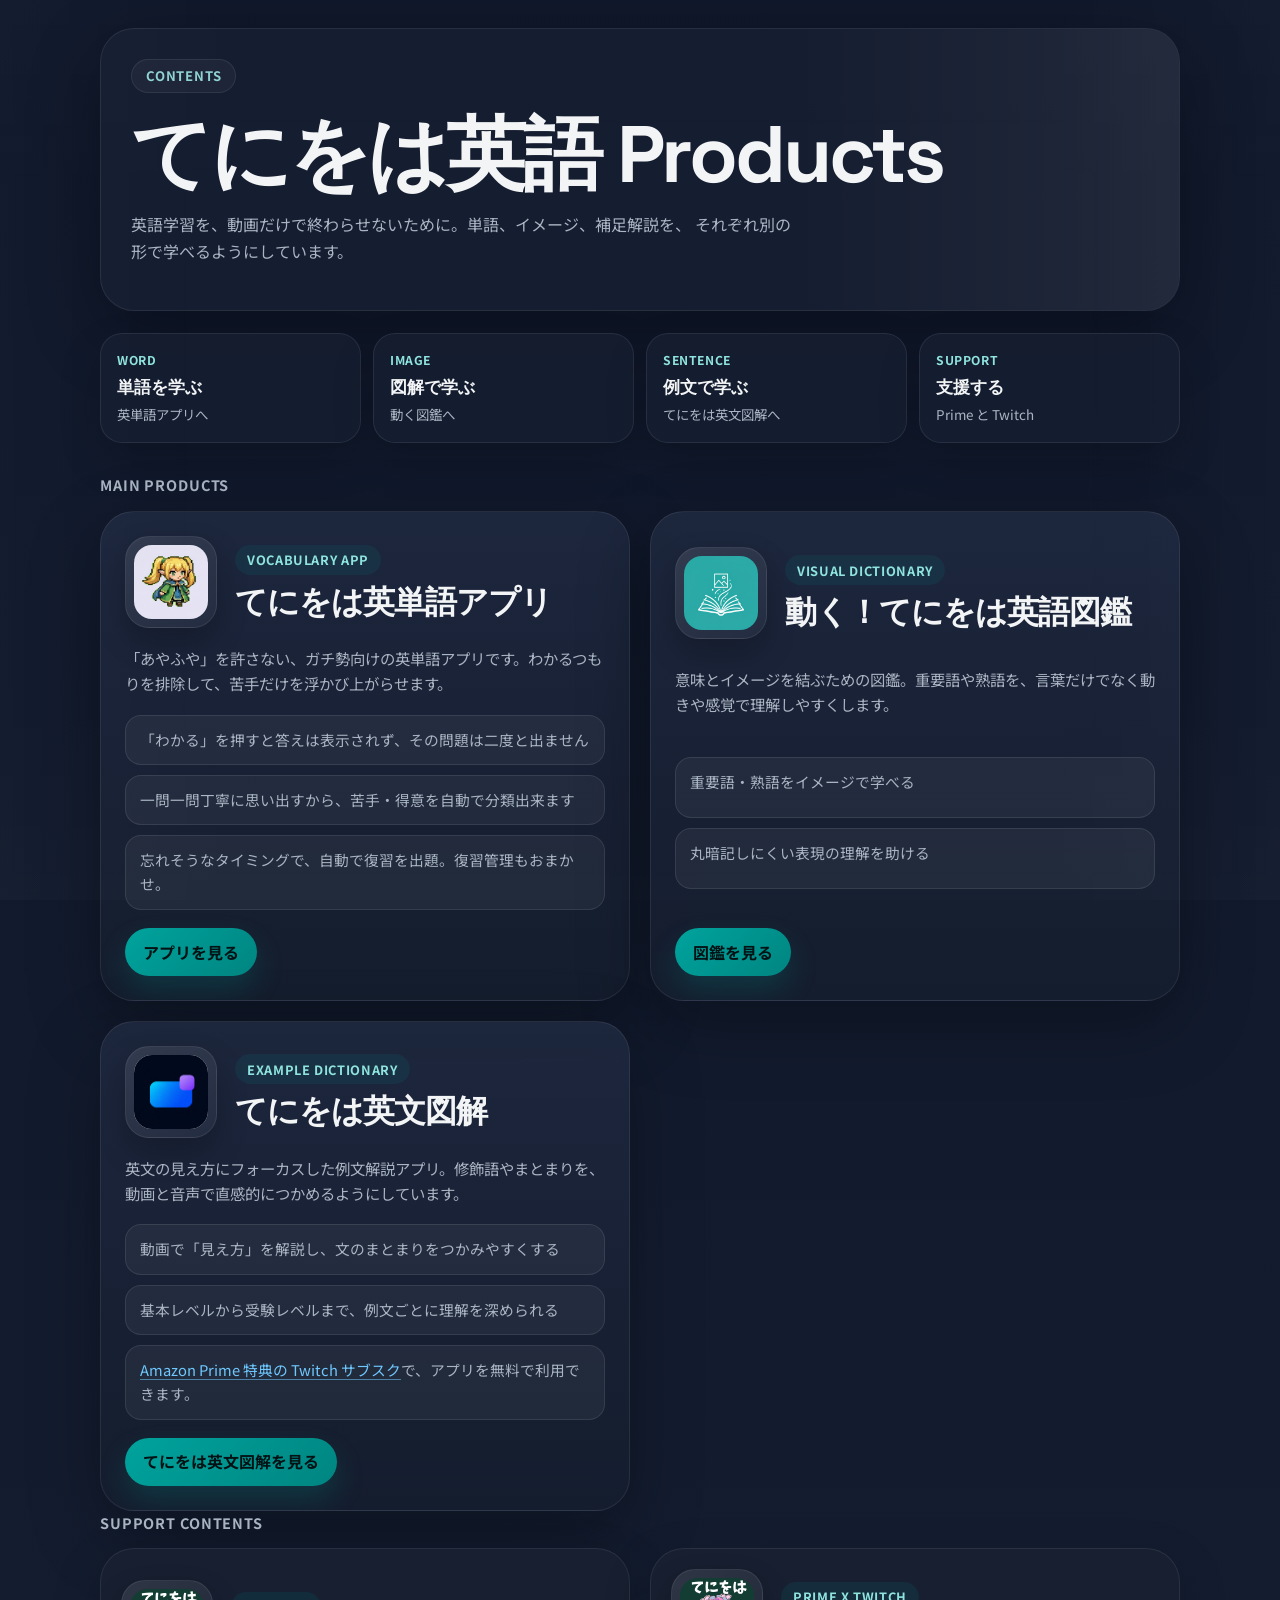
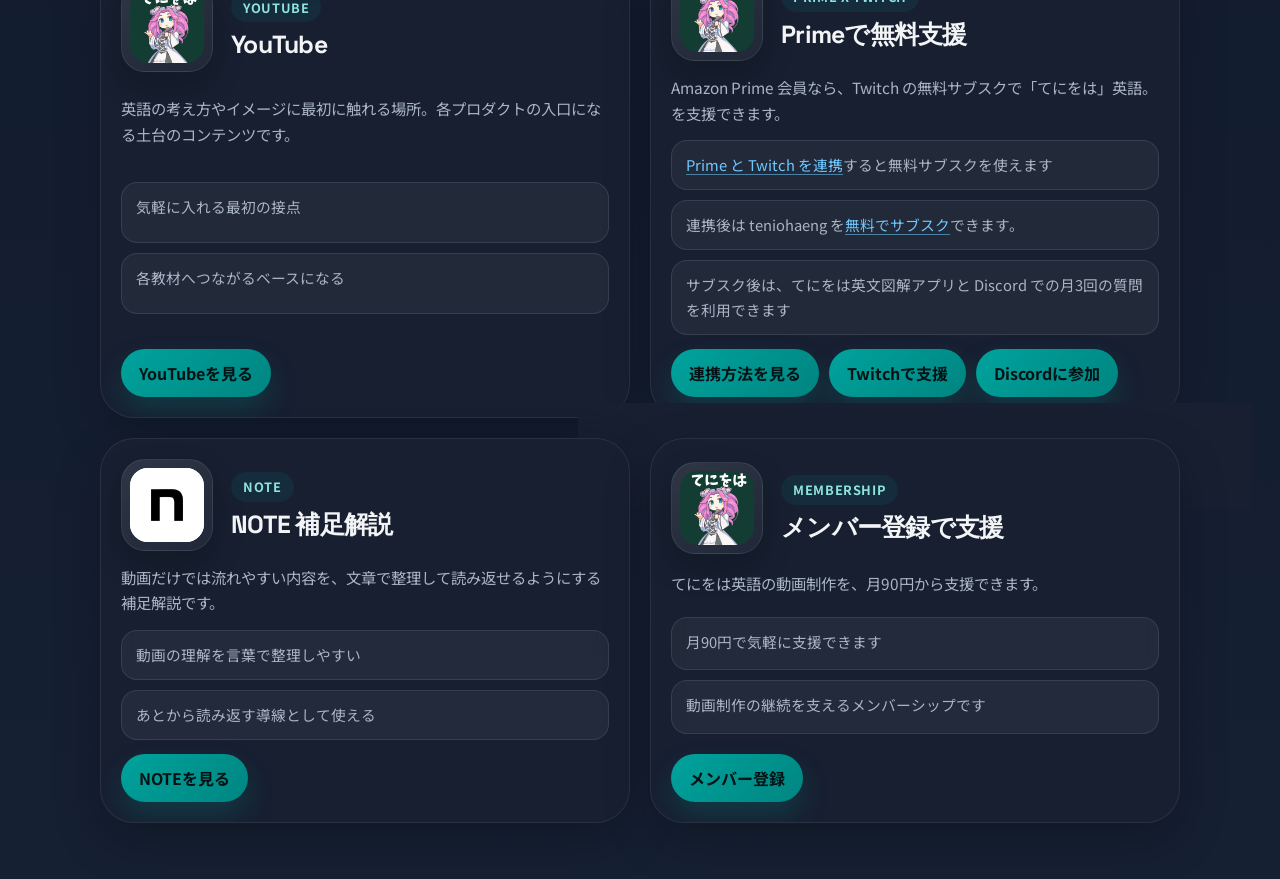
==== index.html @ 051f5630 "Improve mobile layout and shortcuts" ====
<!DOCTYPE html>
<html lang="ja">
<head>
  <meta charset="UTF-8">
  <meta name="viewport" content="width=device-width, initial-scale=1.0">
  <title>てにをは英語 | Contents</title>
  <link rel="icon" type="image/jpeg" href="./assets/site-icon.jpg">
  <meta
    name="description"
    content="てにをは英語で作っているプロダクトをまとめた、シンプルな目次ページ。"
  >
  <!-- Active GA4 measurement ID for this site: G-M9L0ESSBPQ -->
  <script async src="https://www.googletagmanager.com/gtag/js?id=G-M9L0ESSBPQ"></script>
  <script>
    window.dataLayer = window.dataLayer || [];
    function gtag(){dataLayer.push(arguments);}
    gtag("js", new Date());
    gtag("config", "G-M9L0ESSBPQ");
  </script>
  <link rel="preconnect" href="https://fonts.googleapis.com">
  <link rel="preconnect" href="https://fonts.gstatic.com" crossorigin>
  <link href="https://fonts.googleapis.com/css2?family=Noto+Sans+JP:wght@400;500;700&family=Space+Grotesk:wght@500;700&display=swap" rel="stylesheet">
  <style>
    :root {
      --brand: #008581;
      --brand-deep: #00b0aa;
      --brand-soft: rgba(0, 133, 129, 0.14);
      --ink: #f2f4f5;
      --muted: #aab5c3;
      --paper: rgba(23, 31, 49, 0.9);
      --line: rgba(255, 255, 255, 0.09);
      --bg-top: #0f172a;
      --bg-bottom: #162033;
      --shadow: 0 24px 72px rgba(0, 0, 0, 0.32);
      --radius-xl: 34px;
      --radius-lg: 24px;
      --radius-md: 18px;
      --max: 1080px;
    }

    html {
      scroll-behavior: smooth;
    }

    * {
      box-sizing: border-box;
    }

    body {
      margin: 0;
      font-family: "Noto Sans JP", sans-serif;
      color: var(--ink);
      background: linear-gradient(180deg, var(--bg-top) 0%, var(--bg-bottom) 100%);
      line-height: 1.65;
    }

    body::before {
      content: "";
      position: fixed;
      inset: 0;
      pointer-events: none;
      opacity: 0.1;
      background-image:
        linear-gradient(rgba(255, 255, 255, 0.05) 1px, transparent 1px),
        linear-gradient(90deg, rgba(255, 255, 255, 0.05) 1px, transparent 1px);
      background-size: 48px 48px;
      mask-image: linear-gradient(180deg, rgba(0, 0, 0, 0.7), transparent 78%);
    }

    body::after {
      content: "";
      position: fixed;
      inset: 0;
      pointer-events: none;
      background:
        linear-gradient(90deg, rgba(255, 255, 255, 0.03), transparent 18%, transparent 82%, rgba(255, 255, 255, 0.03)),
        linear-gradient(180deg, rgba(255, 255, 255, 0.015), transparent 22%, transparent 78%, rgba(255, 255, 255, 0.015));
      opacity: 0.55;
    }

    img {
      display: block;
      max-width: 100%;
    }

    a {
      color: inherit;
      text-decoration: none;
    }

    .shell {
      width: min(calc(100% - 32px), var(--max));
      margin: 0 auto;
    }

    .hero {
      padding: 28px 0 22px;
    }

    .hero-card,
    .product-card {
      position: relative;
      overflow: hidden;
      background: var(--paper);
      border: 1px solid rgba(255, 255, 255, 0.08);
      border-radius: var(--radius-xl);
      box-shadow: var(--shadow);
      backdrop-filter: blur(16px);
    }

    .hero-card {
      padding: 30px;
    }

    .hero-card::after {
      content: "";
      position: absolute;
      right: 0;
      top: 0;
      width: 36%;
      height: 100%;
      background: linear-gradient(90deg, transparent, rgba(255, 255, 255, 0.05));
      pointer-events: none;
    }

    .eyebrow {
      display: inline-flex;
      align-items: center;
      min-height: 34px;
      padding: 0 14px;
      border-radius: 999px;
      background: rgba(255, 255, 255, 0.04);
      border: 1px solid rgba(255, 255, 255, 0.08);
      color: #8fd4d1;
      font-size: 0.82rem;
      font-weight: 700;
      letter-spacing: 0.06em;
      text-transform: uppercase;
    }

    h1,
    h2,
    h3 {
      margin: 0;
      font-family: "Space Grotesk", sans-serif;
      font-weight: 700;
      line-height: 1.08;
    }

    h1 {
      margin-top: 18px;
      font-size: clamp(2.8rem, 7vw, 5rem);
      letter-spacing: -0.04em;
    }

    .hero-copy {
      max-width: 42rem;
      margin-top: 14px;
      color: var(--muted);
      font-size: 1rem;
    }

    .hero-note {
      margin-top: 20px;
      display: inline-flex;
      align-items: center;
      min-height: 42px;
      padding: 0 16px;
      border-radius: 999px;
      background: rgba(0, 133, 129, 0.12);
      color: #9ceae6;
      font-size: 0.94rem;
      font-weight: 700;
    }

    .products {
      padding: 4px 0 56px;
    }

    .quick-links {
      padding: 0 0 26px;
    }

    .quick-links-grid {
      display: grid;
      grid-template-columns: repeat(4, minmax(0, 1fr));
      gap: 12px;
    }

    .quick-link {
      display: grid;
      gap: 6px;
      min-height: 110px;
      padding: 16px;
      border-radius: 22px;
      background: rgba(23, 31, 49, 0.82);
      border: 1px solid rgba(255, 255, 255, 0.08);
      box-shadow: 0 18px 42px rgba(0, 0, 0, 0.2);
      transition: transform 180ms ease, border-color 180ms ease;
    }

    .quick-link:hover {
      transform: translateY(-3px);
      border-color: rgba(0, 176, 170, 0.26);
    }

    .quick-link-label {
      color: #8fe4df;
      font-size: 0.76rem;
      font-weight: 700;
      letter-spacing: 0.05em;
      text-transform: uppercase;
    }

    .quick-link-title {
      font-family: "Space Grotesk", sans-serif;
      font-size: 1.08rem;
      font-weight: 700;
      line-height: 1.15;
    }

    .quick-link-copy {
      color: var(--muted);
      font-size: 0.84rem;
      line-height: 1.45;
    }

    .section-label {
      margin: 0 0 14px;
      color: var(--muted);
      font-size: 0.9rem;
      font-weight: 700;
      letter-spacing: 0.06em;
      text-transform: uppercase;
    }

    .grid,
    .secondary-grid {
      display: grid;
      grid-template-columns: repeat(2, minmax(0, 1fr));
      gap: 20px;
    }

    .product-card {
      display: grid;
      gap: 18px;
      padding: 24px;
      min-width: 0;
      transition: transform 180ms ease, box-shadow 180ms ease, border-color 180ms ease;
    }

    .product-card.primary {
      min-height: 100%;
      background: linear-gradient(180deg, rgba(29, 39, 61, 0.98), rgba(21, 29, 46, 0.96));
    }

    .product-card.secondary {
      padding: 20px;
      gap: 14px;
      background: rgba(24, 32, 49, 0.88);
      box-shadow: 0 18px 48px rgba(0, 0, 0, 0.24);
    }

    .product-card:hover {
      transform: translateY(-4px);
      border-color: rgba(0, 176, 170, 0.26);
      box-shadow: 0 28px 84px rgba(0, 0, 0, 0.34);
    }

    .product-top {
      display: grid;
      grid-template-columns: 92px minmax(0, 1fr);
      gap: 18px;
      align-items: center;
      min-width: 0;
    }

    .icon-wrap {
      width: 92px;
      height: 92px;
      padding: 8px;
      border-radius: 24px;
      background: linear-gradient(145deg, rgba(255, 255, 255, 0.1), rgba(255, 255, 255, 0.04));
      border: 1px solid rgba(255, 255, 255, 0.08);
      box-shadow: 0 14px 30px rgba(0, 0, 0, 0.22);
    }

    .icon-wrap img {
      width: 100%;
      height: 100%;
      border-radius: 18px;
      object-fit: cover;
      background: #fff;
    }

    .product-type {
      display: inline-flex;
      align-items: center;
      min-height: 30px;
      padding: 0 12px;
      border-radius: 999px;
      background: rgba(0, 133, 129, 0.12);
      color: #8fe4df;
      font-size: 0.8rem;
      font-weight: 700;
      letter-spacing: 0.05em;
      text-transform: uppercase;
      max-width: 100%;
    }

    .product-title {
      margin-top: 10px;
      font-size: 2rem;
      letter-spacing: -0.03em;
    }

    .product-card.secondary .product-title {
      font-size: 1.55rem;
    }

    .product-copy {
      margin: 0;
      color: var(--muted);
      font-size: 0.96rem;
    }

    .product-points {
      display: grid;
      gap: 10px;
    }

    .product-points span {
      display: block;
      padding: 12px 14px;
      border-radius: 16px;
      background: rgba(255, 255, 255, 0.05);
      border: 1px solid var(--line);
      color: var(--muted);
      font-size: 0.92rem;
    }

    .product-points span a {
      color: #6fc8ff;
      text-decoration: underline;
      text-decoration-color: rgba(111, 200, 255, 0.55);
      text-underline-offset: 0.18em;
      transition: color 180ms ease, text-decoration-color 180ms ease;
    }

    .product-points span a:hover,
    .product-points span a:focus-visible {
      color: #9fdcff;
      text-decoration-color: rgba(159, 220, 255, 0.92);
      outline: none;
    }

    .product-actions {
      display: flex;
      flex-wrap: wrap;
      gap: 10px;
      margin-top: auto;
      min-width: 0;
    }

    .btn {
      display: inline-flex;
      align-items: center;
      justify-content: center;
      min-height: 48px;
      padding: 0 18px;
      border-radius: 999px;
      font-weight: 700;
      min-width: 0;
      white-space: normal;
      text-align: center;
      transition: transform 180ms ease;
    }

    .btn:hover {
      transform: translateY(-2px);
    }

    .btn-primary {
      background: linear-gradient(135deg, #00a39d, #008581);
      color: #031214;
      box-shadow: 0 14px 28px rgba(0, 133, 129, 0.24);
    }

    .btn-secondary {
      background: rgba(255, 255, 255, 0.06);
      border: 1px solid var(--line);
      color: var(--ink);
    }

    .fade-up {
      opacity: 0;
      transform: translateY(20px);
      animation: fade-up 800ms ease forwards;
    }

    .delay-1 { animation-delay: 120ms; }
    .delay-2 { animation-delay: 240ms; }

    @keyframes fade-up {
      to {
        opacity: 1;
        transform: translateY(0);
      }
    }

    @media (max-width: 820px) {
      .shell {
        width: min(calc(100% - 24px), var(--max));
      }

      .grid,
      .secondary-grid {
        grid-template-columns: 1fr;
      }

      .secondary-grid,
      .hero-card,
      .product-card {
        padding: 22px;
      }

      .product-actions {
        flex-direction: column;
      }

      .btn {
        width: 100%;
      }
    }

    @media (max-width: 520px) {
      .hero {
        padding: 20px 0 18px;
      }

      .hero-card {
        padding: 22px 18px;
      }

      .hero-card::after {
        width: 48%;
      }

      h1 {
        margin-top: 14px;
        font-size: clamp(2.2rem, 13vw, 3.2rem);
      }

      .hero-copy {
        font-size: 0.94rem;
      }

      .section-label {
        margin-bottom: 12px;
      }

      .quick-links {
        padding-bottom: 18px;
      }

      .quick-links-grid {
        grid-template-columns: repeat(2, minmax(0, 1fr));
        gap: 10px;
      }

      .quick-link {
        min-height: unset;
        padding: 14px;
        border-radius: 18px;
      }

      .quick-link-title {
        font-size: 1rem;
      }

      .quick-link-copy {
        font-size: 0.82rem;
      }

      .product-card,
      .product-card.secondary {
        padding: 18px;
      }

      .product-top {
        grid-template-columns: 72px minmax(0, 1fr);
        gap: 12px;
        align-items: center;
      }

      .icon-wrap {
        width: 72px;
        height: 72px;
        padding: 6px;
        border-radius: 20px;
      }

      .icon-wrap img {
        border-radius: 14px;
      }

      .product-title,
      .product-card.secondary .product-title {
        margin-top: 8px;
        font-size: 1.45rem;
      }

      .product-copy,
      .product-points span {
        font-size: 0.92rem;
      }

      .product-actions {
        gap: 8px;
      }

      .btn {
        min-height: 46px;
        padding: 0 16px;
        font-size: 0.95rem;
      }
    }

    @media (max-width: 380px) {
      .shell {
        width: min(calc(100% - 18px), var(--max));
      }

      .hero-card,
      .product-card,
      .product-card.secondary {
        padding: 16px;
        border-radius: 24px;
      }

      h1 {
        font-size: clamp(2rem, 12vw, 2.7rem);
      }

      .product-title,
      .product-card.secondary .product-title {
        font-size: 1.28rem;
      }

      .product-type {
        font-size: 0.72rem;
        letter-spacing: 0.04em;
      }

      .quick-link-title {
        font-size: 0.96rem;
      }

      .quick-link-copy {
        font-size: 0.78rem;
      }

      .product-copy,
      .product-points span {
        font-size: 0.88rem;
      }

      .btn {
        min-height: 44px;
        padding: 10px 14px;
        font-size: 0.9rem;
      }
    }

    @media (max-width: 340px) {
      .shell {
        width: min(calc(100% - 14px), var(--max));
      }

      .icon-wrap {
        width: 68px;
        height: 68px;
      }

      .product-title,
      .product-card.secondary .product-title {
        font-size: 1.18rem;
      }

      .btn {
        font-size: 0.86rem;
      }
    }
  </style>
</head>
<body>
  <main>
    <section class="hero">
      <div class="shell">
        <div class="hero-card fade-up">
          <span class="eyebrow">Contents</span>
          <h1>てにをは英語 Products</h1>
          <p class="hero-copy">
            英語学習を、動画だけで終わらせないために。単語、イメージ、補足解説を、
            それぞれ別の形で学べるようにしています。
          </p>
        </div>
      </div>
    </section>

    <section class="quick-links">
      <div class="shell">
        <div class="quick-links-grid fade-up delay-1">
          <a class="quick-link" href="#vocab-app" data-track="jump_to_vocab_app">
            <span class="quick-link-label">Word</span>
            <span class="quick-link-title">単語を学ぶ</span>
            <span class="quick-link-copy">英単語アプリへ</span>
          </a>
          <a class="quick-link" href="#visual-dictionary" data-track="jump_to_visual_dictionary">
            <span class="quick-link-label">Image</span>
            <span class="quick-link-title">図解で学ぶ</span>
            <span class="quick-link-copy">動く図鑑へ</span>
          </a>
          <a class="quick-link" href="#example-dictionary" data-track="jump_to_example_dictionary">
            <span class="quick-link-label">Sentence</span>
            <span class="quick-link-title">例文で学ぶ</span>
            <span class="quick-link-copy">てにをは英文図解へ</span>
          </a>
          <a class="quick-link" href="#prime-support" data-track="jump_to_prime_support_shortcut">
            <span class="quick-link-label">Support</span>
            <span class="quick-link-title">支援する</span>
            <span class="quick-link-copy">Prime と Twitch</span>
          </a>
        </div>
      </div>
    </section>

    <section class="products">
      <div class="shell">
        <p class="section-label fade-up">Main Products</p>
        <div class="grid">
          <article class="product-card primary fade-up delay-1" id="vocab-app">
            <div class="product-top">
              <div class="icon-wrap">
                <img src="./assets/tenioha-game-icon.jpg" alt="てにをは英単語アプリ icon">
              </div>
              <div>
                <span class="product-type">Vocabulary App</span>
                <h2 class="product-title">てにをは英単語アプリ</h2>
              </div>
            </div>
            <p class="product-copy">
              「あやふや」を許さない、ガチ勢向けの英単語アプリです。わかるつもりを排除して、苦手だけを浮かび上がらせます。
            </p>
            <div class="product-points">
              <span>「わかる」を押すと答えは表示されず、その問題は二度と出ません</span>
              <span>一問一問丁寧に思い出すから、苦手・得意を自動で分類出来ます</span>
              <span>忘れそうなタイミングで、自動で復習を出題。復習管理もおまかせ。</span>
            </div>
            <div class="product-actions">
              <a class="btn btn-primary" href="https://tomtommark2.github.io/tenioha-game/" target="_blank" rel="noreferrer" data-track="open_vocab_app">アプリを見る</a>
            </div>
          </article>

          <article class="product-card primary fade-up delay-2" id="visual-dictionary">
            <div class="product-top">
              <div class="icon-wrap">
                <img src="./assets/moving-zukan-icon.png" alt="動く！てにをは英語図鑑 icon">
              </div>
              <div>
                <span class="product-type">Visual Dictionary</span>
                <h2 class="product-title">動く！てにをは英語図鑑</h2>
              </div>
            </div>
            <p class="product-copy">
              意味とイメージを結ぶための図鑑。重要語や熟語を、言葉だけでなく動きや感覚で理解しやすくします。
            </p>
            <div class="product-points">
              <span>重要語・熟語をイメージで学べる</span>
              <span>丸暗記しにくい表現の理解を助ける</span>
            </div>
            <div class="product-actions">
              <a class="btn btn-primary" href="https://phrasalverbapp-d5fa7.web.app/" target="_blank" rel="noreferrer" data-track="open_visual_dictionary">図鑑を見る</a>
            </div>
          </article>

          <article class="product-card primary fade-up delay-1" id="example-dictionary">
            <div class="product-top">
              <div class="icon-wrap">
                <img src="./assets/grammar-zukan-icon.png" alt="てにをは英文図解 icon">
              </div>
              <div>
                <span class="product-type">Example Dictionary</span>
                <h2 class="product-title">てにをは英文図解</h2>
              </div>
            </div>
            <p class="product-copy">
              英文の見え方にフォーカスした例文解説アプリ。修飾語やまとまりを、動画と音声で直感的につかめるようにしています。
            </p>
            <div class="product-points">
              <span>動画で「見え方」を解説し、文のまとまりをつかみやすくする</span>
              <span>基本レベルから受験レベルまで、例文ごとに理解を深められる</span>
              <span><a href="#prime-support" data-track="jump_to_prime_support">Amazon Prime 特典の Twitch サブスク</a>で、アプリを無料で利用できます。</span>
            </div>
            <div class="product-actions">
              <a class="btn btn-primary" href="https://grammar-zukan.web.app" target="_blank" rel="noreferrer" data-track="open_grammar_zukan">てにをは英文図解を見る</a>
            </div>
          </article>
        </div>

        <p class="section-label fade-up">Support Contents</p>
        <div class="secondary-grid">

          <article class="product-card secondary fade-up delay-1">
            <div class="product-top">
              <div class="icon-wrap">
                <img src="./assets/youtube-icon.jpg" alt="YouTube icon">
              </div>
              <div>
                <span class="product-type">YouTube</span>
                <h2 class="product-title">YouTube</h2>
              </div>
            </div>
            <p class="product-copy">
              英語の考え方やイメージに最初に触れる場所。各プロダクトの入口になる土台のコンテンツです。
            </p>
            <div class="product-points">
              <span>気軽に入れる最初の接点</span>
              <span>各教材へつながるベースになる</span>
            </div>
            <div class="product-actions">
              <a class="btn btn-primary" href="https://www.youtube.com/@tenioha-eng" target="_blank" rel="noreferrer" data-track="open_youtube">YouTubeを見る</a>
            </div>
          </article>

          <article class="product-card secondary fade-up delay-2" id="prime-support">
            <div class="product-top">
              <div class="icon-wrap">
                <img src="./assets/site-icon.jpg" alt="Prime x Twitch support icon">
              </div>
              <div>
                <span class="product-type">Prime x Twitch</span>
                <h2 class="product-title">Primeで無料支援</h2>
              </div>
            </div>
            <p class="product-copy">
              Amazon Prime 会員なら、Twitch の無料サブスクで「てにをは」英語。 を支援できます。
            </p>
            <div class="product-points">
              <span><a href="https://help.twitch.tv/s/article/link-amazon-twitch-accounts?language=ja" target="_blank" rel="noreferrer" data-track="open_twitch_prime_help_text">Prime と Twitch を連携</a>すると無料サブスクを使えます</span>
              <span>連携後は teniohaeng を<a href="https://www.twitch.tv/subs/teniohaeng" target="_blank" rel="noreferrer" data-track="open_twitch_subscribe_text">無料でサブスク</a>できます。</span>
              <span>サブスク後は、てにをは英文図解アプリと Discord での月3回の質問を利用できます</span>
            </div>
            <div class="product-actions">
              <a class="btn btn-primary" href="https://help.twitch.tv/s/article/link-amazon-twitch-accounts?language=ja" target="_blank" rel="noreferrer" data-track="open_twitch_prime_help">連携方法を見る</a>
              <a class="btn btn-primary" href="https://www.twitch.tv/subs/teniohaeng" target="_blank" rel="noreferrer" data-track="open_twitch_subscribe">Twitchで支援</a>
              <a class="btn btn-primary" href="https://discord.gg/J4rfFtJuJ4" target="_blank" rel="noreferrer" data-track="open_discord_support">Discordに参加</a>
            </div>
          </article>

          <article class="product-card secondary fade-up delay-1">
            <div class="product-top">
              <div class="icon-wrap">
                <img src="./assets/note-favicon.ico" alt="NOTE icon">
              </div>
              <div>
                <span class="product-type">NOTE</span>
                <h2 class="product-title">NOTE 補足解説</h2>
              </div>
            </div>
            <p class="product-copy">
              動画だけでは流れやすい内容を、文章で整理して読み返せるようにする補足解説です。
            </p>
            <div class="product-points">
              <span>動画の理解を言葉で整理しやすい</span>
              <span>あとから読み返す導線として使える</span>
            </div>
            <div class="product-actions">
              <a class="btn btn-primary" href="https://note.com/tenioha_eng" target="_blank" rel="noreferrer" data-track="open_note">NOTEを見る</a>
            </div>
          </article>

          <article class="product-card secondary fade-up delay-2">
            <div class="product-top">
              <div class="icon-wrap">
                <img src="./assets/youtube-icon.jpg" alt="YouTube membership icon">
              </div>
              <div>
                <span class="product-type">Membership</span>
                <h2 class="product-title">メンバー登録で支援</h2>
              </div>
            </div>
            <p class="product-copy">
              てにをは英語の動画制作を、月90円から支援できます。
            </p>
            <div class="product-points">
              <span>月90円で気軽に支援できます</span>
              <span>動画制作の継続を支えるメンバーシップです</span>
            </div>
            <div class="product-actions">
              <a class="btn btn-primary" href="https://www.youtube.com/channel/UCVRTX0EvJFeHc74fW7EftPA/join" target="_blank" rel="noreferrer" data-track="open_membership">メンバー登録</a>
            </div>
          </article>
        </div>
      </div>
    </section>
  </main>
  <script>
    document.querySelectorAll("[data-track]").forEach((element) => {
      element.addEventListener("click", function () {
        if (typeof window.gtag !== "function") {
          return;
        }

        window.gtag("event", "select_content", {
          content_type: "product_link",
          item_id: element.getAttribute("data-track"),
          link_url: element.getAttribute("href") || ""
        });
      });
    });
  </script>
</body>
</html>
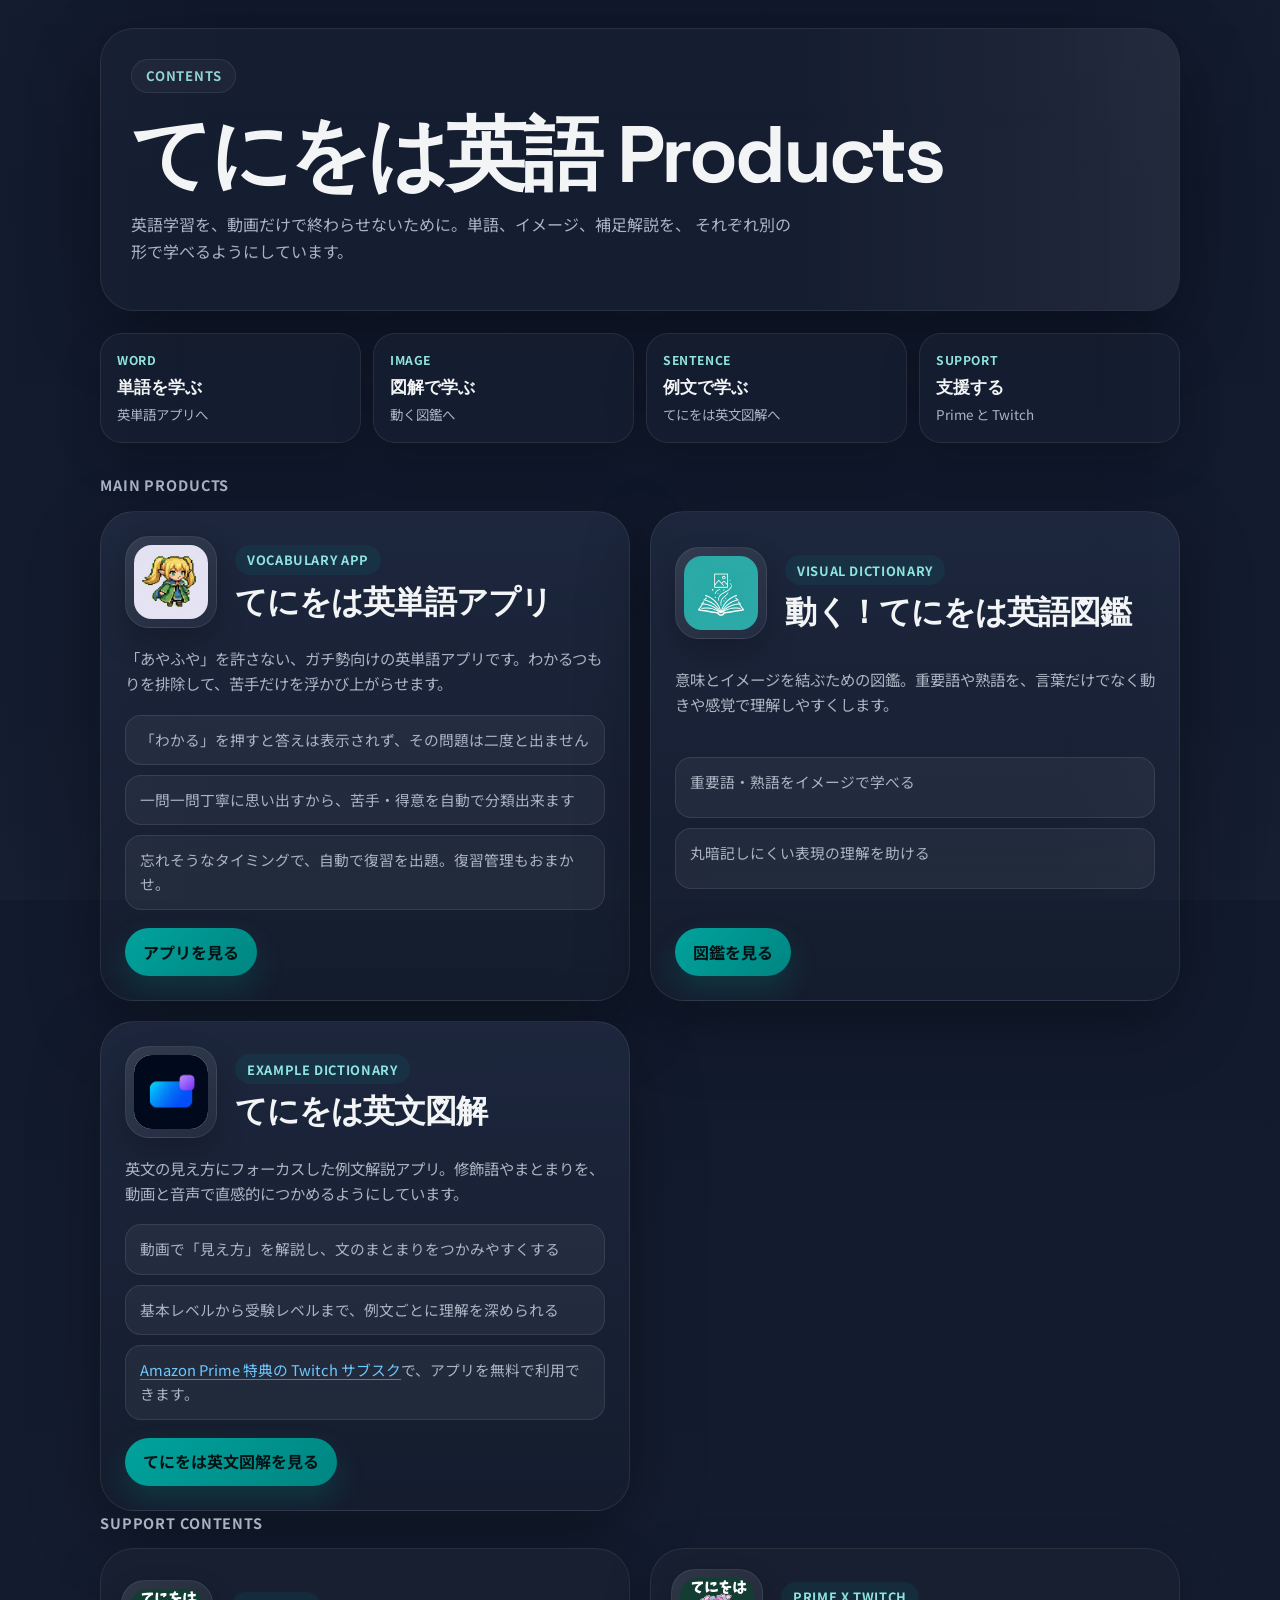
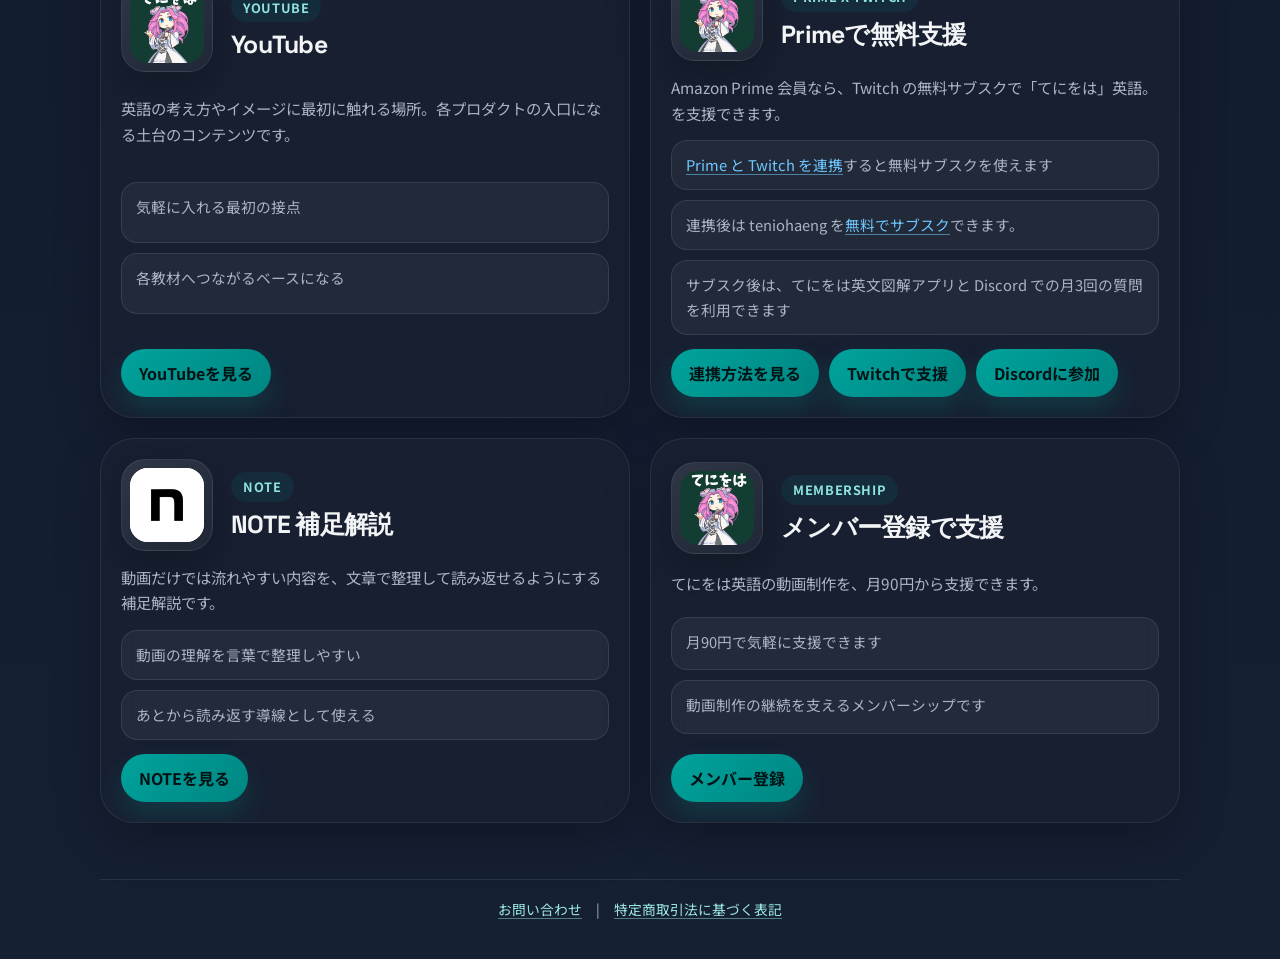
==== commit d5e8b5f1: "Add legal disclosure page" ====
--- a/index.html
+++ b/index.html
@@ -392,6 +392,35 @@
       color: var(--ink);
     }
 
+    .site-footer {
+      padding: 0 0 38px;
+      color: var(--muted);
+      font-size: 0.86rem;
+    }
+
+    .site-footer-inner {
+      display: flex;
+      flex-wrap: wrap;
+      justify-content: center;
+      gap: 10px 14px;
+      padding-top: 18px;
+      border-top: 1px solid var(--line);
+    }
+
+    .site-footer a {
+      color: #9ceae6;
+      text-decoration: underline;
+      text-decoration-color: rgba(156, 234, 230, 0.45);
+      text-underline-offset: 0.2em;
+    }
+
+    .site-footer a:hover,
+    .site-footer a:focus-visible {
+      color: var(--ink);
+      text-decoration-color: rgba(242, 244, 245, 0.82);
+      outline: none;
+    }
+
     .fade-up {
       opacity: 0;
       transform: translateY(20px);
@@ -805,6 +834,15 @@
       </div>
     </section>
   </main>
+  <footer class="site-footer" aria-label="法務・お問い合わせ">
+    <div class="shell">
+      <div class="site-footer-inner">
+        <a href="mailto:tenioha.eng@gmail.com">お問い合わせ</a>
+        <span>|</span>
+        <a href="./legal.html">特定商取引法に基づく表記</a>
+      </div>
+    </div>
+  </footer>
   <script>
     document.querySelectorAll("[data-track]").forEach((element) => {
       element.addEventListener("click", function () {
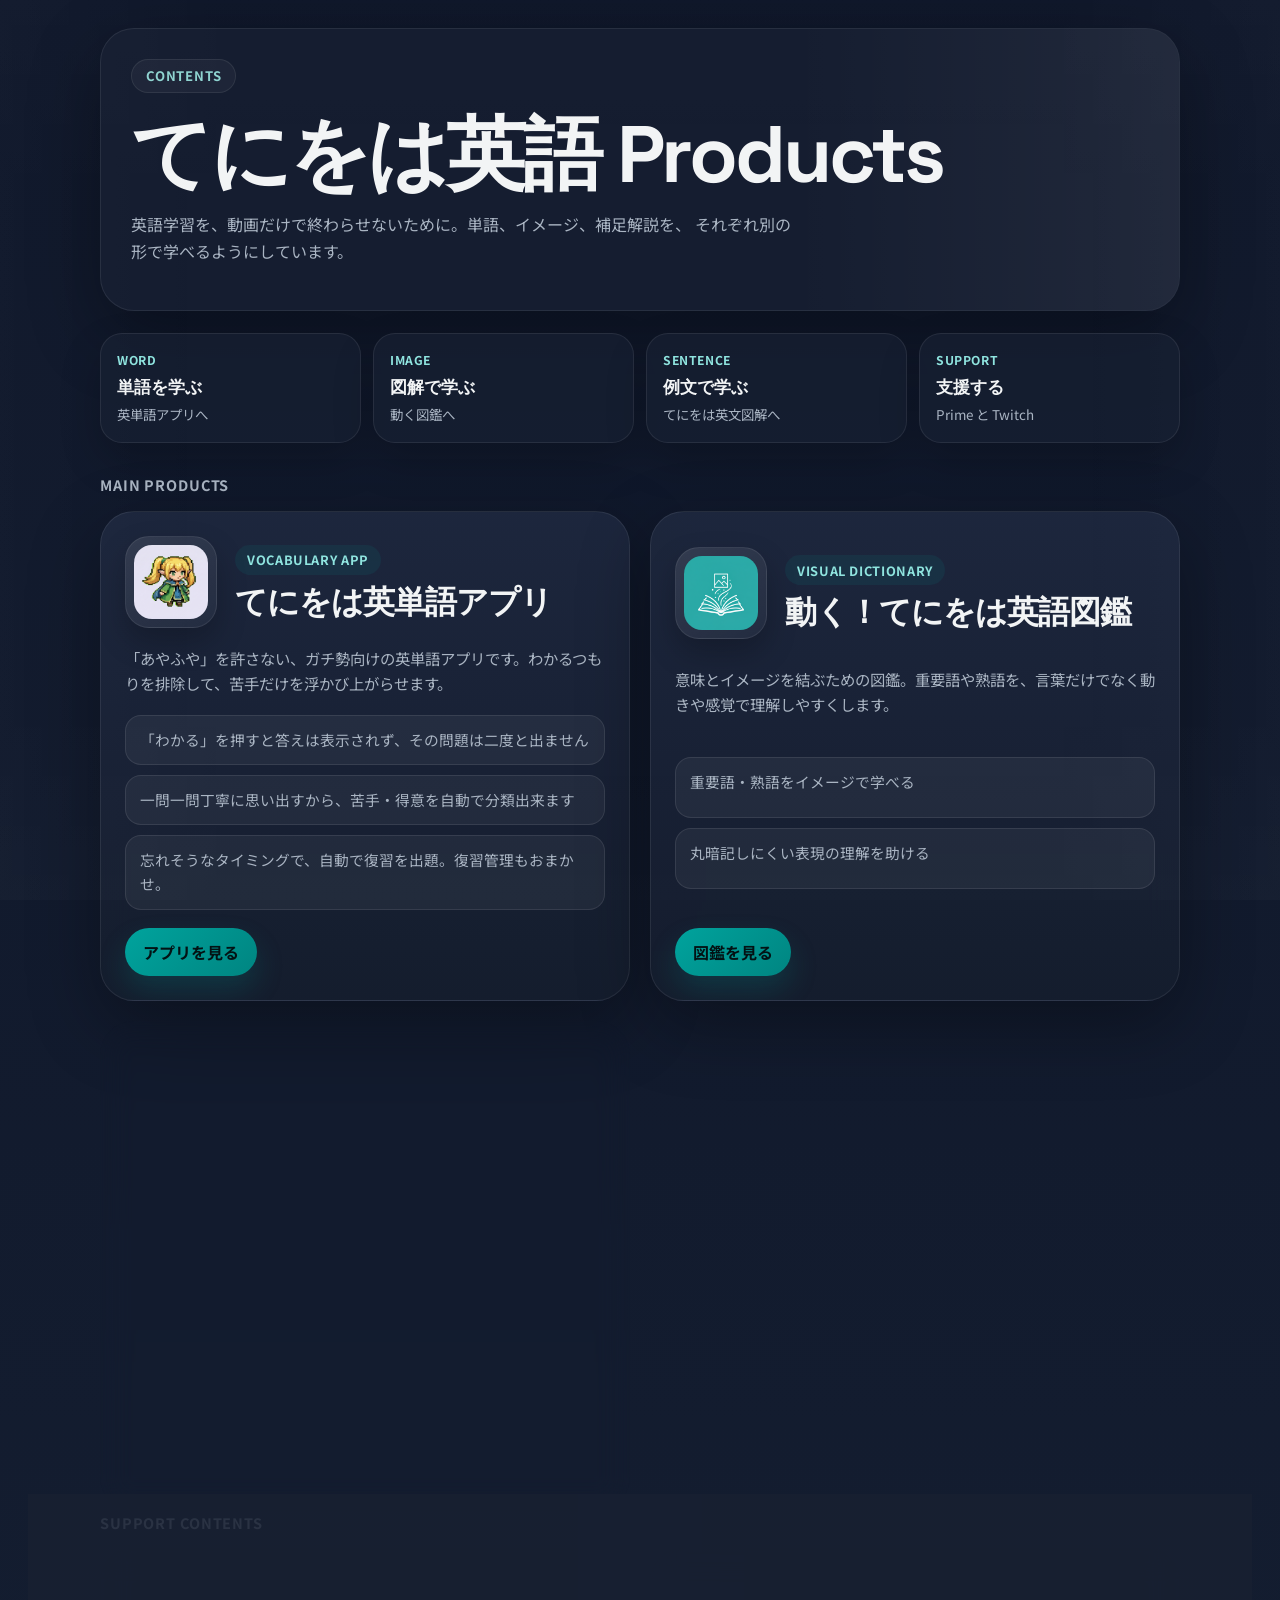
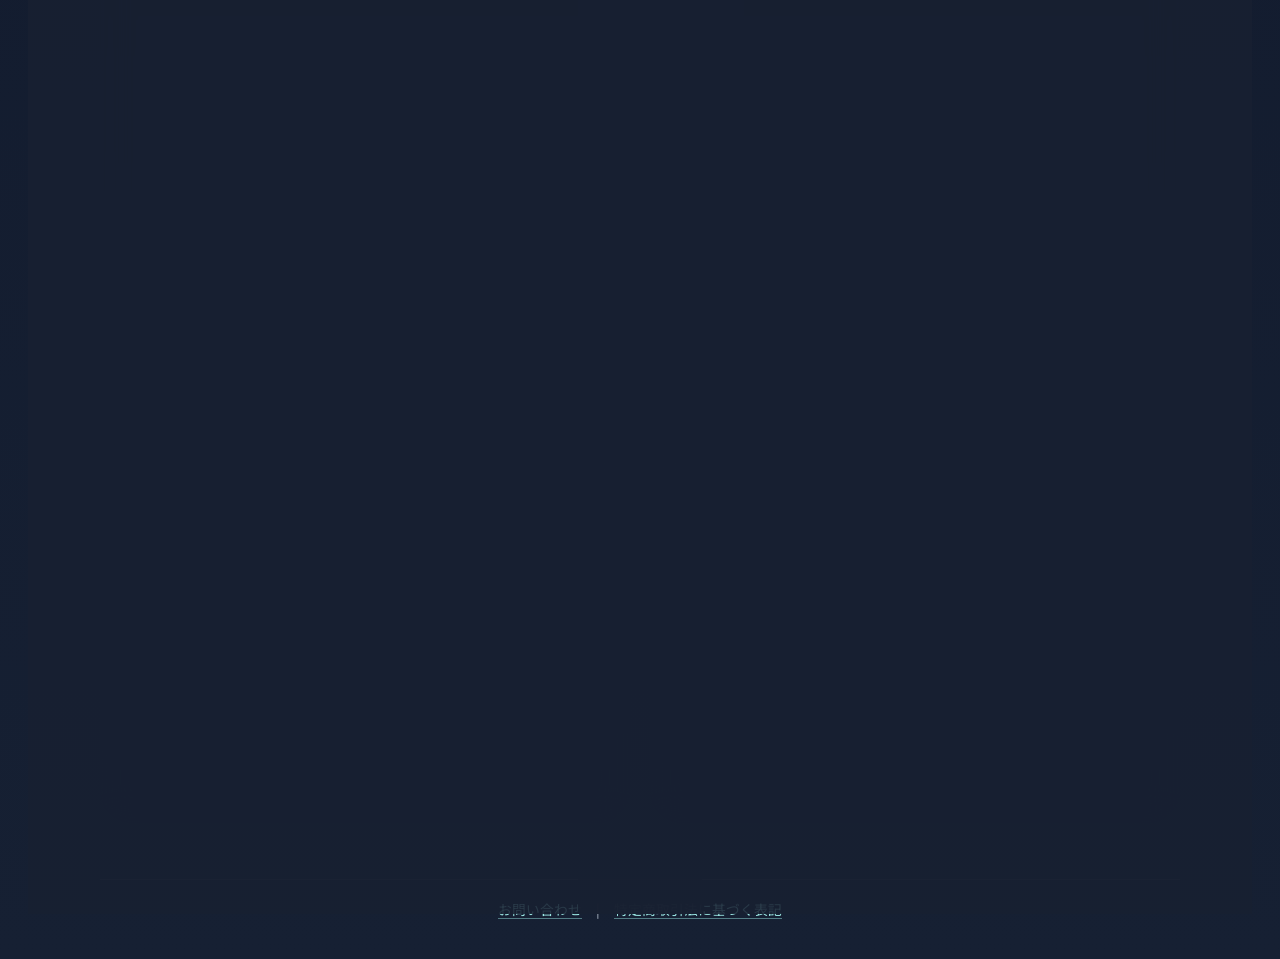
==== commit e7d678af: "Update legal support contact information" ====
--- a/index.html
+++ b/index.html
@@ -837,7 +837,7 @@
   <footer class="site-footer" aria-label="法務・お問い合わせ">
     <div class="shell">
       <div class="site-footer-inner">
-        <a href="mailto:tenioha.eng@gmail.com">お問い合わせ</a>
+        <a href="mailto:tomtom.mark2@gmail.com">お問い合わせ</a>
         <span>|</span>
         <a href="./legal.html">特定商取引法に基づく表記</a>
       </div>
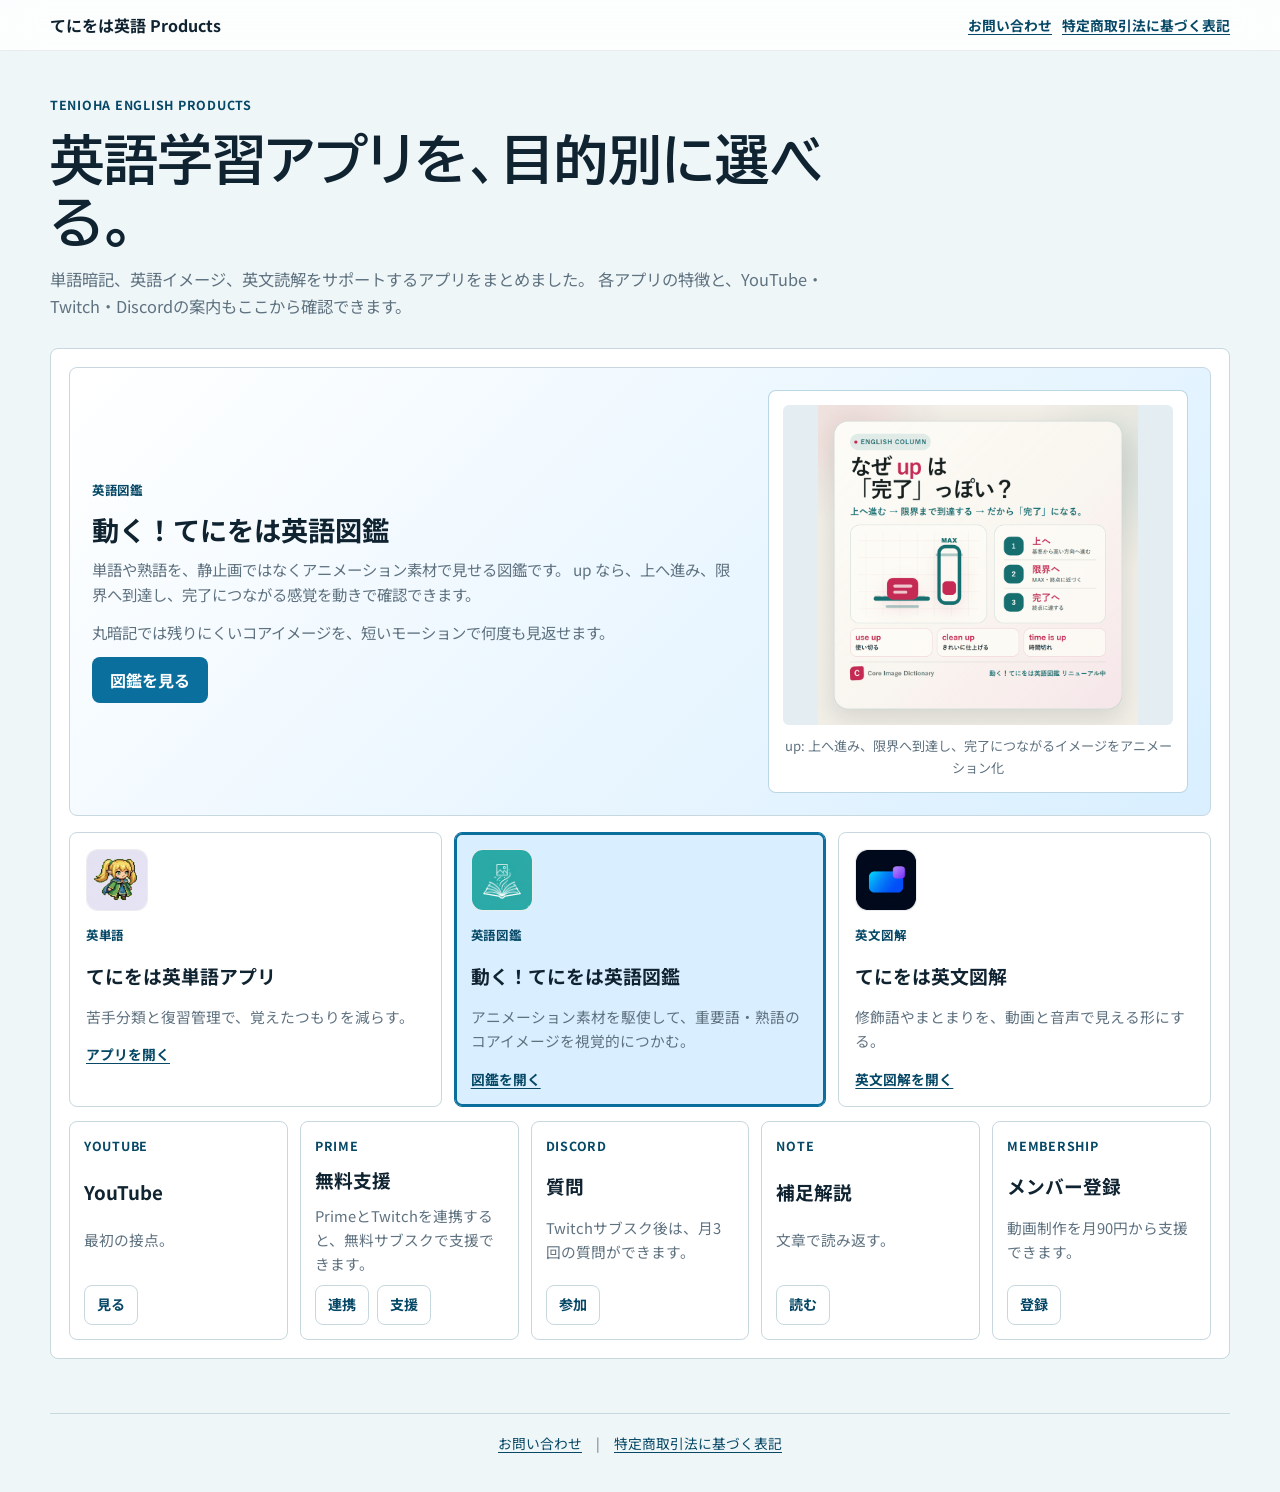
==== commit 96d9e0e9: "Redesign products page" ====
--- a/index.html
+++ b/index.html
@@ -3,11 +3,11 @@
 <head>
   <meta charset="UTF-8">
   <meta name="viewport" content="width=device-width, initial-scale=1.0">
-  <title>てにをは英語 | Contents</title>
+  <title>てにをは英語 | Products</title>
   <link rel="icon" type="image/jpeg" href="./assets/site-icon.jpg">
   <meta
     name="description"
-    content="てにをは英語で作っているプロダクトをまとめた、シンプルな目次ページ。"
+    content="てにをは英語で作っている英語学習アプリ、YouTube、Twitch支援、Discord、NOTEをまとめた基幹ページ。"
   >
   <!-- Active GA4 measurement ID for this site: G-M9L0ESSBPQ -->
   <script async src="https://www.googletagmanager.com/gtag/js?id=G-M9L0ESSBPQ"></script>
@@ -19,63 +19,35 @@
   </script>
   <link rel="preconnect" href="https://fonts.googleapis.com">
   <link rel="preconnect" href="https://fonts.gstatic.com" crossorigin>
-  <link href="https://fonts.googleapis.com/css2?family=Noto+Sans+JP:wght@400;500;700&family=Space+Grotesk:wght@500;700&display=swap" rel="stylesheet">
+  <link href="https://fonts.googleapis.com/css2?family=BIZ+UDPGothic:wght@400;700&family=Noto+Sans+JP:wght@400;500;700&display=swap" rel="stylesheet">
   <style>
     :root {
-      --brand: #008581;
-      --brand-deep: #00b0aa;
-      --brand-soft: rgba(0, 133, 129, 0.14);
-      --ink: #f2f4f5;
-      --muted: #aab5c3;
-      --paper: rgba(23, 31, 49, 0.9);
-      --line: rgba(255, 255, 255, 0.09);
-      --bg-top: #0f172a;
-      --bg-bottom: #162033;
-      --shadow: 0 24px 72px rgba(0, 0, 0, 0.32);
-      --radius-xl: 34px;
-      --radius-lg: 24px;
-      --radius-md: 18px;
-      --max: 1080px;
+      --bg: #eff6f8;
+      --panel: #ffffff;
+      --panel-soft: #e4eef2;
+      --line: #c8d8df;
+      --accent: #0b6f9d;
+      --accent-deep: #064866;
+      --accent-soft: #d9efff;
+      --ink: #102331;
+      --muted: #5f7280;
+      --max: 1180px;
+    }
+
+    * {
+      box-sizing: border-box;
     }
 
     html {
       scroll-behavior: smooth;
     }
 
-    * {
-      box-sizing: border-box;
-    }
-
     body {
       margin: 0;
+      color: var(--ink);
       font-family: "Noto Sans JP", sans-serif;
-      color: var(--ink);
-      background: linear-gradient(180deg, var(--bg-top) 0%, var(--bg-bottom) 100%);
       line-height: 1.65;
-    }
-
-    body::before {
-      content: "";
-      position: fixed;
-      inset: 0;
-      pointer-events: none;
-      opacity: 0.1;
-      background-image:
-        linear-gradient(rgba(255, 255, 255, 0.05) 1px, transparent 1px),
-        linear-gradient(90deg, rgba(255, 255, 255, 0.05) 1px, transparent 1px);
-      background-size: 48px 48px;
-      mask-image: linear-gradient(180deg, rgba(0, 0, 0, 0.7), transparent 78%);
-    }
-
-    body::after {
-      content: "";
-      position: fixed;
-      inset: 0;
-      pointer-events: none;
-      background:
-        linear-gradient(90deg, rgba(255, 255, 255, 0.03), transparent 18%, transparent 82%, rgba(255, 255, 255, 0.03)),
-        linear-gradient(180deg, rgba(255, 255, 255, 0.015), transparent 22%, transparent 78%, rgba(255, 255, 255, 0.015));
-      opacity: 0.55;
+      background: var(--bg);
     }
 
     img {
@@ -89,50 +61,59 @@
     }
 
     .shell {
-      width: min(calc(100% - 32px), var(--max));
+      width: min(calc(100% - 28px), var(--max));
       margin: 0 auto;
     }
 
+    .site-header {
+      border-bottom: 1px solid rgba(16, 35, 49, 0.08);
+      background: rgba(255, 255, 255, 0.82);
+      backdrop-filter: blur(18px);
+    }
+
+    .site-header-inner {
+      display: flex;
+      align-items: center;
+      justify-content: space-between;
+      gap: 14px;
+      padding: 12px 0;
+    }
+
+    .site-brand {
+      font-weight: 700;
+    }
+
+    .site-header-links {
+      display: flex;
+      flex-wrap: wrap;
+      gap: 10px;
+      color: var(--muted);
+      font-size: 0.86rem;
+      font-weight: 700;
+    }
+
+    .site-header-links a,
+    .site-footer a {
+      color: var(--accent-deep);
+      text-decoration: underline;
+      text-underline-offset: 0.2em;
+    }
+
+    .main {
+      padding: 44px 0 54px;
+    }
+
     .hero {
-      padding: 28px 0 22px;
-    }
-
-    .hero-card,
-    .product-card {
-      position: relative;
-      overflow: hidden;
-      background: var(--paper);
-      border: 1px solid rgba(255, 255, 255, 0.08);
-      border-radius: var(--radius-xl);
-      box-shadow: var(--shadow);
-      backdrop-filter: blur(16px);
-    }
-
-    .hero-card {
-      padding: 30px;
-    }
-
-    .hero-card::after {
-      content: "";
-      position: absolute;
-      right: 0;
-      top: 0;
-      width: 36%;
-      height: 100%;
-      background: linear-gradient(90deg, transparent, rgba(255, 255, 255, 0.05));
-      pointer-events: none;
-    }
-
-    .eyebrow {
-      display: inline-flex;
-      align-items: center;
-      min-height: 34px;
-      padding: 0 14px;
-      border-radius: 999px;
-      background: rgba(255, 255, 255, 0.04);
-      border: 1px solid rgba(255, 255, 255, 0.08);
-      color: #8fd4d1;
-      font-size: 0.82rem;
+      display: grid;
+      gap: 12px;
+      max-width: 780px;
+      margin-bottom: 28px;
+    }
+
+    .kicker,
+    .status {
+      color: var(--accent-deep);
+      font-size: 0.78rem;
       font-weight: 700;
       letter-spacing: 0.06em;
       text-transform: uppercase;
@@ -140,256 +121,215 @@
 
     h1,
     h2,
-    h3 {
+    h3,
+    p {
       margin: 0;
-      font-family: "Space Grotesk", sans-serif;
-      font-weight: 700;
-      line-height: 1.08;
     }
 
     h1 {
-      margin-top: 18px;
-      font-size: clamp(2.8rem, 7vw, 5rem);
-      letter-spacing: -0.04em;
-    }
-
-    .hero-copy {
-      max-width: 42rem;
-      margin-top: 14px;
+      font-family: "BIZ UDPGothic", "Noto Sans JP", sans-serif;
+      font-size: clamp(2.25rem, 5vw, 3.4rem);
+      line-height: 1.16;
+    }
+
+    .lead {
       color: var(--muted);
-      font-size: 1rem;
-    }
-
-    .hero-note {
-      margin-top: 20px;
-      display: inline-flex;
-      align-items: center;
-      min-height: 42px;
-      padding: 0 16px;
-      border-radius: 999px;
-      background: rgba(0, 133, 129, 0.12);
-      color: #9ceae6;
-      font-size: 0.94rem;
-      font-weight: 700;
-    }
-
-    .products {
-      padding: 4px 0 56px;
-    }
-
-    .quick-links {
-      padding: 0 0 26px;
-    }
-
-    .quick-links-grid {
-      display: grid;
-      grid-template-columns: repeat(4, minmax(0, 1fr));
+      font-size: 1.02rem;
+    }
+
+    .main-panel,
+    .card,
+    .support-card {
+      border: 1px solid var(--line);
+      border-radius: 8px;
+      background: var(--panel);
+    }
+
+    .main-panel {
+      padding: 18px;
+    }
+
+    .feature {
+      display: grid;
+      grid-template-columns: minmax(0, 1fr) 420px;
+      gap: 24px;
+      margin-bottom: 16px;
+      padding: 22px;
+      border: 1px solid var(--line);
+      border-radius: 8px;
+      background: linear-gradient(135deg, var(--panel), var(--accent-soft));
+    }
+
+    .feature-copy {
+      display: grid;
+      align-content: center;
       gap: 12px;
     }
 
-    .quick-link {
-      display: grid;
-      gap: 6px;
-      min-height: 110px;
-      padding: 16px;
-      border-radius: 22px;
-      background: rgba(23, 31, 49, 0.82);
-      border: 1px solid rgba(255, 255, 255, 0.08);
-      box-shadow: 0 18px 42px rgba(0, 0, 0, 0.2);
-      transition: transform 180ms ease, border-color 180ms ease;
-    }
-
-    .quick-link:hover {
-      transform: translateY(-3px);
-      border-color: rgba(0, 176, 170, 0.26);
-    }
-
-    .quick-link-label {
-      color: #8fe4df;
-      font-size: 0.76rem;
-      font-weight: 700;
-      letter-spacing: 0.05em;
-      text-transform: uppercase;
-    }
-
-    .quick-link-title {
-      font-family: "Space Grotesk", sans-serif;
-      font-size: 1.08rem;
-      font-weight: 700;
-      line-height: 1.15;
-    }
-
-    .quick-link-copy {
-      color: var(--muted);
-      font-size: 0.84rem;
-      line-height: 1.45;
-    }
-
-    .section-label {
-      margin: 0 0 14px;
-      color: var(--muted);
-      font-size: 0.9rem;
-      font-weight: 700;
-      letter-spacing: 0.06em;
-      text-transform: uppercase;
-    }
-
-    .grid,
-    .secondary-grid {
-      display: grid;
-      grid-template-columns: repeat(2, minmax(0, 1fr));
-      gap: 20px;
-    }
-
-    .product-card {
-      display: grid;
-      gap: 18px;
-      padding: 24px;
-      min-width: 0;
-      transition: transform 180ms ease, box-shadow 180ms ease, border-color 180ms ease;
-    }
-
-    .product-card.primary {
-      min-height: 100%;
-      background: linear-gradient(180deg, rgba(29, 39, 61, 0.98), rgba(21, 29, 46, 0.96));
-    }
-
-    .product-card.secondary {
-      padding: 20px;
-      gap: 14px;
-      background: rgba(24, 32, 49, 0.88);
-      box-shadow: 0 18px 48px rgba(0, 0, 0, 0.24);
-    }
-
-    .product-card:hover {
-      transform: translateY(-4px);
-      border-color: rgba(0, 176, 170, 0.26);
-      box-shadow: 0 28px 84px rgba(0, 0, 0, 0.34);
-    }
-
-    .product-top {
-      display: grid;
-      grid-template-columns: 92px minmax(0, 1fr);
-      gap: 18px;
-      align-items: center;
-      min-width: 0;
-    }
-
-    .icon-wrap {
-      width: 92px;
-      height: 92px;
-      padding: 8px;
-      border-radius: 24px;
-      background: linear-gradient(145deg, rgba(255, 255, 255, 0.1), rgba(255, 255, 255, 0.04));
-      border: 1px solid rgba(255, 255, 255, 0.08);
-      box-shadow: 0 14px 30px rgba(0, 0, 0, 0.22);
-    }
-
-    .icon-wrap img {
-      width: 100%;
-      height: 100%;
-      border-radius: 18px;
-      object-fit: cover;
-      background: #fff;
-    }
-
-    .product-type {
-      display: inline-flex;
-      align-items: center;
-      min-height: 30px;
-      padding: 0 12px;
-      border-radius: 999px;
-      background: rgba(0, 133, 129, 0.12);
-      color: #8fe4df;
-      font-size: 0.8rem;
-      font-weight: 700;
-      letter-spacing: 0.05em;
-      text-transform: uppercase;
-      max-width: 100%;
-    }
-
-    .product-title {
-      margin-top: 10px;
-      font-size: 2rem;
-      letter-spacing: -0.03em;
-    }
-
-    .product-card.secondary .product-title {
-      font-size: 1.55rem;
-    }
-
-    .product-copy {
-      margin: 0;
+    .feature-copy h2 {
+      font-size: 1.7rem;
+      line-height: 1.18;
+    }
+
+    .feature-copy p,
+    .feature-copy .feature-copy-text {
       color: var(--muted);
       font-size: 0.96rem;
     }
 
-    .product-points {
+    .feature-list {
+      display: grid;
+      gap: 7px;
+      margin: 0;
+      padding-left: 1.15em;
+      color: var(--muted);
+      font-size: 0.95rem;
+    }
+
+    .feature-list li::marker {
+      color: var(--accent);
+      font-weight: 900;
+    }
+
+    .motion-stage {
       display: grid;
       gap: 10px;
-    }
-
-    .product-points span {
-      display: block;
-      padding: 12px 14px;
-      border-radius: 16px;
-      background: rgba(255, 255, 255, 0.05);
-      border: 1px solid var(--line);
+      padding: 14px;
+      min-height: 270px;
+      align-content: center;
+      border: 1px solid color-mix(in srgb, var(--accent) 28%, transparent);
+      border-radius: 8px;
+      background: var(--panel);
+    }
+
+    .motion-stage img {
+      width: 100%;
+      max-height: 320px;
+      object-fit: contain;
+      border-radius: 6px;
+      background: var(--panel-soft);
+    }
+
+    .motion-caption {
       color: var(--muted);
-      font-size: 0.92rem;
-    }
-
-    .product-points span a {
-      color: #6fc8ff;
-      text-decoration: underline;
-      text-decoration-color: rgba(111, 200, 255, 0.55);
-      text-underline-offset: 0.18em;
-      transition: color 180ms ease, text-decoration-color 180ms ease;
-    }
-
-    .product-points span a:hover,
-    .product-points span a:focus-visible {
-      color: #9fdcff;
-      text-decoration-color: rgba(159, 220, 255, 0.92);
-      outline: none;
-    }
-
-    .product-actions {
-      display: flex;
-      flex-wrap: wrap;
-      gap: 10px;
-      margin-top: auto;
-      min-width: 0;
-    }
-
-    .btn {
+      font-size: 0.82rem;
+      text-align: center;
+    }
+
+    .button {
       display: inline-flex;
       align-items: center;
       justify-content: center;
-      min-height: 48px;
+      min-height: 46px;
+      width: fit-content;
       padding: 0 18px;
-      border-radius: 999px;
+      border-radius: 8px;
+      background: var(--accent);
+      color: #ffffff;
       font-weight: 700;
-      min-width: 0;
-      white-space: normal;
       text-align: center;
-      transition: transform 180ms ease;
-    }
-
-    .btn:hover {
+      transition: transform 180ms ease, background-color 180ms ease;
+    }
+
+    .button:hover,
+    .button:focus-visible {
       transform: translateY(-2px);
-    }
-
-    .btn-primary {
-      background: linear-gradient(135deg, #00a39d, #008581);
-      color: #031214;
-      box-shadow: 0 14px 28px rgba(0, 133, 129, 0.24);
-    }
-
-    .btn-secondary {
-      background: rgba(255, 255, 255, 0.06);
+      outline: none;
+    }
+
+    .button.light {
+      min-height: 40px;
+      padding: 0 12px;
+      background: var(--panel);
+      color: var(--accent-deep);
       border: 1px solid var(--line);
+      font-size: 0.88rem;
+    }
+
+    .product-grid {
+      display: grid;
+      grid-template-columns: repeat(3, minmax(0, 1fr));
+      gap: 12px;
+    }
+
+    .card {
+      display: grid;
+      gap: 14px;
+      min-height: 210px;
+      padding: 16px;
+      align-content: start;
       color: var(--ink);
+      cursor: pointer;
+      transition: border-color 180ms ease, box-shadow 180ms ease, transform 180ms ease, background-color 180ms ease;
+    }
+
+    .card:hover,
+    .card:focus-visible {
+      transform: translateY(-2px);
+      border-color: var(--accent);
+      box-shadow: 0 14px 36px rgba(16, 35, 49, 0.1);
+      outline: none;
+    }
+
+    .card.is-selected {
+      border-color: var(--accent);
+      background: var(--accent-soft);
+      box-shadow: inset 0 0 0 2px var(--accent);
+    }
+
+    .product-icon {
+      width: 62px;
+      height: 62px;
+      border-radius: 12px;
+      object-fit: cover;
+      background: #ffffff;
+      border: 1px solid rgba(16, 35, 49, 0.08);
+    }
+
+    .card h3 {
+      font-size: 1.18rem;
+    }
+
+    .card p,
+    .support-card p {
+      color: var(--muted);
+      font-size: 0.92rem;
+    }
+
+    .card-link {
+      width: fit-content;
+      margin-top: auto;
+      color: var(--accent-deep);
+      font-size: 0.86rem;
+      font-weight: 700;
+      text-decoration: underline;
+      text-underline-offset: 0.2em;
+    }
+
+    .card-link:hover,
+    .card-link:focus-visible {
+      color: var(--accent);
+      outline: none;
+    }
+
+    .support-grid {
+      display: grid;
+      grid-template-columns: repeat(auto-fit, minmax(180px, 1fr));
+      gap: 12px;
+      margin-top: 14px;
+    }
+
+    .support-card {
+      display: grid;
+      gap: 8px;
+      padding: 14px;
+    }
+
+    .support-actions {
+      display: flex;
+      flex-wrap: wrap;
+      gap: 8px;
+      margin-top: auto;
     }
 
     .site-footer {
@@ -407,433 +347,320 @@
       border-top: 1px solid var(--line);
     }
 
-    .site-footer a {
-      color: #9ceae6;
-      text-decoration: underline;
-      text-decoration-color: rgba(156, 234, 230, 0.45);
-      text-underline-offset: 0.2em;
-    }
-
-    .site-footer a:hover,
-    .site-footer a:focus-visible {
-      color: var(--ink);
-      text-decoration-color: rgba(242, 244, 245, 0.82);
-      outline: none;
-    }
-
-    .fade-up {
-      opacity: 0;
-      transform: translateY(20px);
-      animation: fade-up 800ms ease forwards;
-    }
-
-    .delay-1 { animation-delay: 120ms; }
-    .delay-2 { animation-delay: 240ms; }
-
-    @keyframes fade-up {
-      to {
-        opacity: 1;
-        transform: translateY(0);
-      }
-    }
-
-    @media (max-width: 820px) {
+    @media (max-width: 900px) {
+      .feature,
+      .product-grid {
+        grid-template-columns: 1fr;
+      }
+    }
+
+    @media (max-width: 560px) {
       .shell {
-        width: min(calc(100% - 24px), var(--max));
-      }
-
-      .grid,
-      .secondary-grid {
+        width: min(calc(100% - 22px), var(--max));
+      }
+
+      .site-header-inner {
+        align-items: flex-start;
+        flex-direction: column;
+      }
+
+      .main {
+        padding: 24px 0 36px;
+      }
+
+      .hero {
+        gap: 10px;
+        margin-bottom: 14px;
+      }
+
+      h1 {
+        font-size: clamp(2rem, 11vw, 2.7rem);
+      }
+
+      .lead {
+        font-size: 0.95rem;
+      }
+
+      .main-panel,
+      .feature,
+      .card,
+      .support-card {
+        padding: 14px;
+      }
+
+      .feature {
+        gap: 12px;
+        margin-bottom: 12px;
+      }
+
+      .feature-copy {
+        gap: 9px;
+      }
+
+      .feature-copy h2 {
+        font-size: 1.42rem;
+      }
+
+      .feature-copy p,
+      .feature-copy .feature-copy-text,
+      .feature-list {
+        font-size: 0.9rem;
+      }
+
+      .motion-stage {
+        gap: 8px;
+        min-height: unset;
+        padding: 10px;
+      }
+
+      .motion-stage img {
+        max-height: 230px;
+      }
+
+      .motion-caption {
+        font-size: 0.76rem;
+      }
+
+      .product-grid {
+        grid-template-columns: repeat(3, minmax(0, 1fr));
+        gap: 8px;
+      }
+
+      .card {
+        justify-items: center;
+        min-height: 112px;
+        gap: 6px;
+        padding: 10px;
+        text-align: center;
+      }
+
+      .card h3 {
+        font-size: 0;
+        line-height: 1.2;
+      }
+
+      .card h3::after {
+        content: attr(data-mobile-label);
+        font-size: 0.86rem;
+        font-weight: 700;
+      }
+
+      .card p {
+        display: none;
+      }
+
+      .card-link {
+        font-size: 0;
+      }
+
+      .card-link::after {
+        content: "開く";
+        font-size: 0.76rem;
+      }
+
+      .product-icon {
+        width: 42px;
+        height: 42px;
+        border-radius: 10px;
+      }
+
+      .status {
+        font-size: 0.68rem;
+      }
+
+      .product-grid .status {
+        display: none;
+      }
+
+      .button {
+        width: 100%;
+      }
+
+      .support-grid {
+        grid-template-columns: repeat(2, minmax(0, 1fr));
+        gap: 8px;
+      }
+
+      .support-card {
+        gap: 7px;
+        min-height: 150px;
+      }
+
+      .support-card h3 {
+        font-size: 1rem;
+      }
+
+      .support-card p {
+        font-size: 0.82rem;
+      }
+
+      .support-actions .button {
+        width: auto;
+        min-height: 36px;
+        padding: 0 10px;
+      }
+    }
+
+    @media (max-width: 360px) {
+      .shell {
+        width: min(calc(100% - 16px), var(--max));
+      }
+
+      .product-grid {
         grid-template-columns: 1fr;
       }
 
-      .secondary-grid,
-      .hero-card,
-      .product-card {
-        padding: 22px;
-      }
-
-      .product-actions {
-        flex-direction: column;
-      }
-
-      .btn {
-        width: 100%;
-      }
-    }
-
-    @media (max-width: 520px) {
-      .hero {
-        padding: 20px 0 18px;
-      }
-
-      .hero-card {
-        padding: 22px 18px;
-      }
-
-      .hero-card::after {
-        width: 48%;
-      }
-
-      h1 {
-        margin-top: 14px;
-        font-size: clamp(2.2rem, 13vw, 3.2rem);
-      }
-
-      .hero-copy {
-        font-size: 0.94rem;
-      }
-
-      .section-label {
-        margin-bottom: 12px;
-      }
-
-      .quick-links {
-        padding-bottom: 18px;
-      }
-
-      .quick-links-grid {
-        grid-template-columns: repeat(2, minmax(0, 1fr));
-        gap: 10px;
-      }
-
-      .quick-link {
+      .card {
         min-height: unset;
-        padding: 14px;
-        border-radius: 18px;
-      }
-
-      .quick-link-title {
+        justify-items: start;
+        text-align: left;
+      }
+
+      .card p {
+        display: block;
+        font-size: 0.84rem;
+      }
+
+      .product-grid .status {
+        display: inline;
+      }
+
+      .card h3 {
         font-size: 1rem;
       }
 
-      .quick-link-copy {
+      .card h3::after,
+      .card-link::after {
+        content: none;
+      }
+
+      .card-link {
         font-size: 0.82rem;
-      }
-
-      .product-card,
-      .product-card.secondary {
-        padding: 18px;
-      }
-
-      .product-top {
-        grid-template-columns: 72px minmax(0, 1fr);
-        gap: 12px;
-        align-items: center;
-      }
-
-      .icon-wrap {
-        width: 72px;
-        height: 72px;
-        padding: 6px;
-        border-radius: 20px;
-      }
-
-      .icon-wrap img {
-        border-radius: 14px;
-      }
-
-      .product-title,
-      .product-card.secondary .product-title {
-        margin-top: 8px;
-        font-size: 1.45rem;
-      }
-
-      .product-copy,
-      .product-points span {
-        font-size: 0.92rem;
-      }
-
-      .product-actions {
-        gap: 8px;
-      }
-
-      .btn {
-        min-height: 46px;
-        padding: 0 16px;
-        font-size: 0.95rem;
-      }
-    }
-
-    @media (max-width: 380px) {
-      .shell {
-        width: min(calc(100% - 18px), var(--max));
-      }
-
-      .hero-card,
-      .product-card,
-      .product-card.secondary {
-        padding: 16px;
-        border-radius: 24px;
-      }
-
-      h1 {
-        font-size: clamp(2rem, 12vw, 2.7rem);
-      }
-
-      .product-title,
-      .product-card.secondary .product-title {
-        font-size: 1.28rem;
-      }
-
-      .product-type {
-        font-size: 0.72rem;
-        letter-spacing: 0.04em;
-      }
-
-      .quick-link-title {
-        font-size: 0.96rem;
-      }
-
-      .quick-link-copy {
-        font-size: 0.78rem;
-      }
-
-      .product-copy,
-      .product-points span {
-        font-size: 0.88rem;
-      }
-
-      .btn {
-        min-height: 44px;
-        padding: 10px 14px;
-        font-size: 0.9rem;
-      }
-    }
-
-    @media (max-width: 340px) {
-      .shell {
-        width: min(calc(100% - 14px), var(--max));
-      }
-
-      .icon-wrap {
-        width: 68px;
-        height: 68px;
-      }
-
-      .product-title,
-      .product-card.secondary .product-title {
-        font-size: 1.18rem;
-      }
-
-      .btn {
-        font-size: 0.86rem;
       }
     }
   </style>
 </head>
 <body>
-  <main>
-    <section class="hero">
-      <div class="shell">
-        <div class="hero-card fade-up">
-          <span class="eyebrow">Contents</span>
-          <h1>てにをは英語 Products</h1>
-          <p class="hero-copy">
-            英語学習を、動画だけで終わらせないために。単語、イメージ、補足解説を、
-            それぞれ別の形で学べるようにしています。
-          </p>
+  <header class="site-header">
+    <div class="shell">
+      <div class="site-header-inner">
+        <div class="site-brand">てにをは英語 Products</div>
+        <nav class="site-header-links" aria-label="補助リンク">
+          <a href="mailto:tomtom.mark2@gmail.com">お問い合わせ</a>
+          <a href="./legal.html">特定商取引法に基づく表記</a>
+        </nav>
+      </div>
+    </div>
+  </header>
+
+  <main class="main">
+    <div class="shell">
+      <section class="hero" aria-labelledby="page-title">
+        <div class="kicker">TENIOHA ENGLISH PRODUCTS</div>
+        <h1 id="page-title">英語学習アプリを、目的別に選べる。</h1>
+        <p class="lead">
+          単語暗記、英語イメージ、英文読解をサポートするアプリをまとめました。
+          各アプリの特徴と、YouTube・Twitch・Discordの案内もここから確認できます。
+        </p>
+      </section>
+
+      <section class="main-panel" id="products" aria-label="プロダクト一覧">
+        <section class="feature" id="featured-product" aria-label="注目プロダクト">
+          <div class="feature-copy">
+            <span class="status" id="featured-status">英語図鑑</span>
+            <h2 id="featured-title">動く！てにをは英語図鑑</h2>
+            <div class="feature-copy-text" id="featured-copy">
+              単語や熟語を、静止画ではなくアニメーション素材で見せる図鑑です。
+              up なら、上へ進み、限界へ到達し、完了につながる感覚を動きで確認できます。
+            </div>
+            <p id="featured-note">丸暗記では残りにくいコアイメージを、短いモーションで何度も見返せます。</p>
+            <div>
+              <a class="button" id="featured-cta" href="https://phrasalverbapp-d5fa7.web.app/" target="_blank" rel="noreferrer" data-track="open_visual_dictionary_featured">図鑑を見る</a>
+            </div>
+          </div>
+          <div class="motion-stage" id="featured-stage">
+            <img src="./assets/pr/up-completion/up-completion-youtube-post.gif" alt="up が完了の意味につながるコアイメージを表すアニメーション素材">
+            <div class="motion-caption">up: 上へ進み、限界へ到達し、完了につながるイメージをアニメーション化</div>
+          </div>
+        </section>
+
+        <div class="product-grid">
+          <article class="card" data-product="vocab" role="button" tabindex="0" aria-pressed="false">
+            <img class="product-icon" src="./assets/tenioha-game-icon.jpg" alt="">
+            <span class="status">英単語</span>
+            <h3 data-mobile-label="英単語">てにをは英単語アプリ</h3>
+            <p>苦手分類と復習管理で、覚えたつもりを減らす。</p>
+            <a class="card-link" href="https://tomtommark2.github.io/tenioha-game/" target="_blank" rel="noreferrer" data-track="open_vocab_app_direct">アプリを開く</a>
+          </article>
+
+          <article class="card is-selected" data-product="visual" role="button" tabindex="0" aria-pressed="true">
+            <img class="product-icon" src="./assets/moving-zukan-icon.png" alt="">
+            <span class="status">英語図鑑</span>
+            <h3 data-mobile-label="英語図鑑">動く！てにをは英語図鑑</h3>
+            <p>アニメーション素材を駆使して、重要語・熟語のコアイメージを視覚的につかむ。</p>
+            <a class="card-link" href="https://phrasalverbapp-d5fa7.web.app/" target="_blank" rel="noreferrer" data-track="open_visual_dictionary_direct">図鑑を開く</a>
+          </article>
+
+          <article class="card" data-product="sentence" role="button" tabindex="0" aria-pressed="false">
+            <img class="product-icon" src="./assets/grammar-zukan-icon.png" alt="">
+            <span class="status">英文図解</span>
+            <h3 data-mobile-label="英文図解">てにをは英文図解</h3>
+            <p>修飾語やまとまりを、動画と音声で見える形にする。</p>
+            <a class="card-link" href="https://grammar-zukan.web.app" target="_blank" rel="noreferrer" data-track="open_grammar_zukan_direct">英文図解を開く</a>
+          </article>
         </div>
-      </div>
-    </section>
-
-    <section class="quick-links">
-      <div class="shell">
-        <div class="quick-links-grid fade-up delay-1">
-          <a class="quick-link" href="#vocab-app" data-track="jump_to_vocab_app">
-            <span class="quick-link-label">Word</span>
-            <span class="quick-link-title">単語を学ぶ</span>
-            <span class="quick-link-copy">英単語アプリへ</span>
-          </a>
-          <a class="quick-link" href="#visual-dictionary" data-track="jump_to_visual_dictionary">
-            <span class="quick-link-label">Image</span>
-            <span class="quick-link-title">図解で学ぶ</span>
-            <span class="quick-link-copy">動く図鑑へ</span>
-          </a>
-          <a class="quick-link" href="#example-dictionary" data-track="jump_to_example_dictionary">
-            <span class="quick-link-label">Sentence</span>
-            <span class="quick-link-title">例文で学ぶ</span>
-            <span class="quick-link-copy">てにをは英文図解へ</span>
-          </a>
-          <a class="quick-link" href="#prime-support" data-track="jump_to_prime_support_shortcut">
-            <span class="quick-link-label">Support</span>
-            <span class="quick-link-title">支援する</span>
-            <span class="quick-link-copy">Prime と Twitch</span>
-          </a>
-        </div>
-      </div>
-    </section>
-
-    <section class="products">
-      <div class="shell">
-        <p class="section-label fade-up">Main Products</p>
-        <div class="grid">
-          <article class="product-card primary fade-up delay-1" id="vocab-app">
-            <div class="product-top">
-              <div class="icon-wrap">
-                <img src="./assets/tenioha-game-icon.jpg" alt="てにをは英単語アプリ icon">
-              </div>
-              <div>
-                <span class="product-type">Vocabulary App</span>
-                <h2 class="product-title">てにをは英単語アプリ</h2>
-              </div>
-            </div>
-            <p class="product-copy">
-              「あやふや」を許さない、ガチ勢向けの英単語アプリです。わかるつもりを排除して、苦手だけを浮かび上がらせます。
-            </p>
-            <div class="product-points">
-              <span>「わかる」を押すと答えは表示されず、その問題は二度と出ません</span>
-              <span>一問一問丁寧に思い出すから、苦手・得意を自動で分類出来ます</span>
-              <span>忘れそうなタイミングで、自動で復習を出題。復習管理もおまかせ。</span>
-            </div>
-            <div class="product-actions">
-              <a class="btn btn-primary" href="https://tomtommark2.github.io/tenioha-game/" target="_blank" rel="noreferrer" data-track="open_vocab_app">アプリを見る</a>
+
+        <div class="support-grid" id="support" aria-label="支援と補足コンテンツ">
+          <article class="support-card">
+            <span class="status">YouTube</span>
+            <h3>YouTube</h3>
+            <p>最初の接点。</p>
+            <div class="support-actions">
+              <a class="button light" href="https://www.youtube.com/@tenioha-eng" target="_blank" rel="noreferrer" data-track="open_youtube">見る</a>
             </div>
           </article>
 
-          <article class="product-card primary fade-up delay-2" id="visual-dictionary">
-            <div class="product-top">
-              <div class="icon-wrap">
-                <img src="./assets/moving-zukan-icon.png" alt="動く！てにをは英語図鑑 icon">
-              </div>
-              <div>
-                <span class="product-type">Visual Dictionary</span>
-                <h2 class="product-title">動く！てにをは英語図鑑</h2>
-              </div>
-            </div>
-            <p class="product-copy">
-              意味とイメージを結ぶための図鑑。重要語や熟語を、言葉だけでなく動きや感覚で理解しやすくします。
-            </p>
-            <div class="product-points">
-              <span>重要語・熟語をイメージで学べる</span>
-              <span>丸暗記しにくい表現の理解を助ける</span>
-            </div>
-            <div class="product-actions">
-              <a class="btn btn-primary" href="https://phrasalverbapp-d5fa7.web.app/" target="_blank" rel="noreferrer" data-track="open_visual_dictionary">図鑑を見る</a>
+          <article class="support-card">
+            <span class="status">Prime</span>
+            <h3>無料支援</h3>
+            <p>PrimeとTwitchを連携すると、無料サブスクで支援できます。</p>
+            <div class="support-actions">
+              <a class="button light" href="https://help.twitch.tv/s/article/link-amazon-twitch-accounts?language=ja" target="_blank" rel="noreferrer" data-track="open_twitch_prime_help">連携</a>
+              <a class="button light" href="https://www.twitch.tv/subs/teniohaeng" target="_blank" rel="noreferrer" data-track="open_twitch_subscribe">支援</a>
             </div>
           </article>
 
-          <article class="product-card primary fade-up delay-1" id="example-dictionary">
-            <div class="product-top">
-              <div class="icon-wrap">
-                <img src="./assets/grammar-zukan-icon.png" alt="てにをは英文図解 icon">
-              </div>
-              <div>
-                <span class="product-type">Example Dictionary</span>
-                <h2 class="product-title">てにをは英文図解</h2>
-              </div>
+          <article class="support-card">
+            <span class="status">Discord</span>
+            <h3>質問</h3>
+            <p>Twitchサブスク後は、月3回の質問ができます。</p>
+            <div class="support-actions">
+              <a class="button light" href="https://discord.gg/J4rfFtJuJ4" target="_blank" rel="noreferrer" data-track="open_discord_support">参加</a>
             </div>
-            <p class="product-copy">
-              英文の見え方にフォーカスした例文解説アプリ。修飾語やまとまりを、動画と音声で直感的につかめるようにしています。
-            </p>
-            <div class="product-points">
-              <span>動画で「見え方」を解説し、文のまとまりをつかみやすくする</span>
-              <span>基本レベルから受験レベルまで、例文ごとに理解を深められる</span>
-              <span><a href="#prime-support" data-track="jump_to_prime_support">Amazon Prime 特典の Twitch サブスク</a>で、アプリを無料で利用できます。</span>
+          </article>
+
+          <article class="support-card">
+            <span class="status">Note</span>
+            <h3>補足解説</h3>
+            <p>文章で読み返す。</p>
+            <div class="support-actions">
+              <a class="button light" href="https://note.com/tenioha_eng" target="_blank" rel="noreferrer" data-track="open_note">読む</a>
             </div>
-            <div class="product-actions">
-              <a class="btn btn-primary" href="https://grammar-zukan.web.app" target="_blank" rel="noreferrer" data-track="open_grammar_zukan">てにをは英文図解を見る</a>
+          </article>
+
+          <article class="support-card">
+            <span class="status">Membership</span>
+            <h3>メンバー登録</h3>
+            <p>動画制作を月90円から支援できます。</p>
+            <div class="support-actions">
+              <a class="button light" href="https://www.youtube.com/channel/UCVRTX0EvJFeHc74fW7EftPA/join" target="_blank" rel="noreferrer" data-track="open_membership">登録</a>
             </div>
           </article>
         </div>
-
-        <p class="section-label fade-up">Support Contents</p>
-        <div class="secondary-grid">
-
-          <article class="product-card secondary fade-up delay-1">
-            <div class="product-top">
-              <div class="icon-wrap">
-                <img src="./assets/youtube-icon.jpg" alt="YouTube icon">
-              </div>
-              <div>
-                <span class="product-type">YouTube</span>
-                <h2 class="product-title">YouTube</h2>
-              </div>
-            </div>
-            <p class="product-copy">
-              英語の考え方やイメージに最初に触れる場所。各プロダクトの入口になる土台のコンテンツです。
-            </p>
-            <div class="product-points">
-              <span>気軽に入れる最初の接点</span>
-              <span>各教材へつながるベースになる</span>
-            </div>
-            <div class="product-actions">
-              <a class="btn btn-primary" href="https://www.youtube.com/@tenioha-eng" target="_blank" rel="noreferrer" data-track="open_youtube">YouTubeを見る</a>
-            </div>
-          </article>
-
-          <article class="product-card secondary fade-up delay-2" id="prime-support">
-            <div class="product-top">
-              <div class="icon-wrap">
-                <img src="./assets/site-icon.jpg" alt="Prime x Twitch support icon">
-              </div>
-              <div>
-                <span class="product-type">Prime x Twitch</span>
-                <h2 class="product-title">Primeで無料支援</h2>
-              </div>
-            </div>
-            <p class="product-copy">
-              Amazon Prime 会員なら、Twitch の無料サブスクで「てにをは」英語。 を支援できます。
-            </p>
-            <div class="product-points">
-              <span><a href="https://help.twitch.tv/s/article/link-amazon-twitch-accounts?language=ja" target="_blank" rel="noreferrer" data-track="open_twitch_prime_help_text">Prime と Twitch を連携</a>すると無料サブスクを使えます</span>
-              <span>連携後は teniohaeng を<a href="https://www.twitch.tv/subs/teniohaeng" target="_blank" rel="noreferrer" data-track="open_twitch_subscribe_text">無料でサブスク</a>できます。</span>
-              <span>サブスク後は、てにをは英文図解アプリと Discord での月3回の質問を利用できます</span>
-            </div>
-            <div class="product-actions">
-              <a class="btn btn-primary" href="https://help.twitch.tv/s/article/link-amazon-twitch-accounts?language=ja" target="_blank" rel="noreferrer" data-track="open_twitch_prime_help">連携方法を見る</a>
-              <a class="btn btn-primary" href="https://www.twitch.tv/subs/teniohaeng" target="_blank" rel="noreferrer" data-track="open_twitch_subscribe">Twitchで支援</a>
-              <a class="btn btn-primary" href="https://discord.gg/J4rfFtJuJ4" target="_blank" rel="noreferrer" data-track="open_discord_support">Discordに参加</a>
-            </div>
-          </article>
-
-          <article class="product-card secondary fade-up delay-1">
-            <div class="product-top">
-              <div class="icon-wrap">
-                <img src="./assets/note-favicon.ico" alt="NOTE icon">
-              </div>
-              <div>
-                <span class="product-type">NOTE</span>
-                <h2 class="product-title">NOTE 補足解説</h2>
-              </div>
-            </div>
-            <p class="product-copy">
-              動画だけでは流れやすい内容を、文章で整理して読み返せるようにする補足解説です。
-            </p>
-            <div class="product-points">
-              <span>動画の理解を言葉で整理しやすい</span>
-              <span>あとから読み返す導線として使える</span>
-            </div>
-            <div class="product-actions">
-              <a class="btn btn-primary" href="https://note.com/tenioha_eng" target="_blank" rel="noreferrer" data-track="open_note">NOTEを見る</a>
-            </div>
-          </article>
-
-          <article class="product-card secondary fade-up delay-2">
-            <div class="product-top">
-              <div class="icon-wrap">
-                <img src="./assets/youtube-icon.jpg" alt="YouTube membership icon">
-              </div>
-              <div>
-                <span class="product-type">Membership</span>
-                <h2 class="product-title">メンバー登録で支援</h2>
-              </div>
-            </div>
-            <p class="product-copy">
-              てにをは英語の動画制作を、月90円から支援できます。
-            </p>
-            <div class="product-points">
-              <span>月90円で気軽に支援できます</span>
-              <span>動画制作の継続を支えるメンバーシップです</span>
-            </div>
-            <div class="product-actions">
-              <a class="btn btn-primary" href="https://www.youtube.com/channel/UCVRTX0EvJFeHc74fW7EftPA/join" target="_blank" rel="noreferrer" data-track="open_membership">メンバー登録</a>
-            </div>
-          </article>
-        </div>
-      </div>
-    </section>
+      </section>
+    </div>
   </main>
+
   <footer class="site-footer" aria-label="法務・お問い合わせ">
     <div class="shell">
       <div class="site-footer-inner">
@@ -843,7 +670,116 @@
       </div>
     </div>
   </footer>
+
   <script>
+    const featuredProducts = {
+      vocab: {
+        status: "英単語",
+        title: "てにをは英単語アプリ",
+        copyItems: [
+          "8000語以上収録。中学生～英検準1級まで対応可能な豊富な語彙（CEFR-J準拠）",
+          "自動で苦手な単語を分類",
+          "苦手単語を忘れたころに自動で出題",
+          "ランキングモードで楽しく競える"
+        ],
+        note: "豊富な機能で英単語暗記をサポート。忘れない・覚えやすい仕組みが盛りだくさんな英単語アプリです。",
+        cta: "アプリを見る",
+        href: "https://tomtommark2.github.io/tenioha-game/",
+        track: "open_vocab_app_featured",
+        stage: `
+          <img src="./assets/pr/vocabulary-app/app-intro-review-queue.gif" alt="てにをは英単語アプリの復習キュー画面を紹介するアニメーション素材">
+          <div class="motion-caption">復習キュー、英単語カード、意味カード、例文音声をまとめて見せる操作紹介</div>
+        `
+      },
+      visual: {
+        status: "英語図鑑",
+        title: "動く！てにをは英語図鑑",
+        copy: "単語や熟語を、静止画ではなくアニメーション素材で見せる図鑑です。up なら、上へ進み、限界へ到達し、完了につながる感覚を動きで確認できます。",
+        note: "丸暗記では残りにくいコアイメージを、短いモーションで何度も見返せます。",
+        cta: "図鑑を見る",
+        href: "https://phrasalverbapp-d5fa7.web.app/",
+        track: "open_visual_dictionary_featured",
+        stage: `
+          <img src="./assets/pr/up-completion/up-completion-youtube-post.gif" alt="up が完了の意味につながるコアイメージを表すアニメーション素材">
+          <div class="motion-caption">up: 上へ進み、限界へ到達し、完了につながるイメージをアニメーション化</div>
+        `
+      },
+      sentence: {
+        status: "英文図解",
+        title: "てにをは英文図解",
+        copyItems: [
+          "重要例文の構造をイメージでわかりやすく",
+          "英文読解に必要なルールを厳選。小難しい文法はつかわない",
+          "高品質ボイスで例文の音読をサポート",
+          "実践的例文で受験レベルもサポート"
+        ],
+        note: "英文のまとまりや修飾を、ただ読むだけでなく、画面上の導線と動画で確認できる学習プロダクトです。",
+        cta: "英文図解を見る",
+        href: "https://grammar-zukan.web.app",
+        track: "open_grammar_zukan_featured",
+        stage: `
+          <img src="./assets/pr/sentence-diagram/grammar-zukan-intro-no-notice-10s.gif" alt="てにをは英文図解のホーム画面と学習導線を紹介するアニメーション素材">
+          <div class="motion-caption">実践例文、用語リンク、復習まとめ、使い方へ進めるホーム導線</div>
+        `
+      }
+    };
+
+    const statusEl = document.querySelector("#featured-status");
+    const titleEl = document.querySelector("#featured-title");
+    const copyEl = document.querySelector("#featured-copy");
+    const noteEl = document.querySelector("#featured-note");
+    const ctaEl = document.querySelector("#featured-cta");
+    const stageEl = document.querySelector("#featured-stage");
+
+    function selectProduct(key) {
+      const product = featuredProducts[key];
+      if (!product) return;
+
+      document.querySelectorAll(".card[data-product]").forEach((card) => {
+        const selected = card.dataset.product === key;
+        card.classList.toggle("is-selected", selected);
+        card.setAttribute("aria-pressed", String(selected));
+      });
+
+      statusEl.textContent = product.status;
+      titleEl.textContent = product.title;
+      copyEl.replaceChildren();
+      if (product.copyItems) {
+        const list = document.createElement("ul");
+        list.className = "feature-list";
+        product.copyItems.forEach((item) => {
+          const listItem = document.createElement("li");
+          listItem.textContent = item;
+          list.append(listItem);
+        });
+        copyEl.append(list);
+      } else {
+        copyEl.textContent = product.copy;
+      }
+      noteEl.textContent = product.note;
+      ctaEl.textContent = product.cta;
+      ctaEl.href = product.href;
+      ctaEl.dataset.track = product.track;
+      stageEl.innerHTML = product.stage;
+    }
+
+    document.querySelectorAll(".card[data-product]").forEach((card) => {
+      card.addEventListener("click", (event) => {
+        if (event.target.closest("a")) {
+          return;
+        }
+        selectProduct(card.dataset.product);
+      });
+
+      card.addEventListener("keydown", (event) => {
+        if (event.key !== "Enter" && event.key !== " ") {
+          return;
+        }
+        event.preventDefault();
+        selectProduct(card.dataset.product);
+      });
+    });
+
     document.querySelectorAll("[data-track]").forEach((element) => {
       element.addEventListener("click", function () {
         if (typeof window.gtag !== "function") {
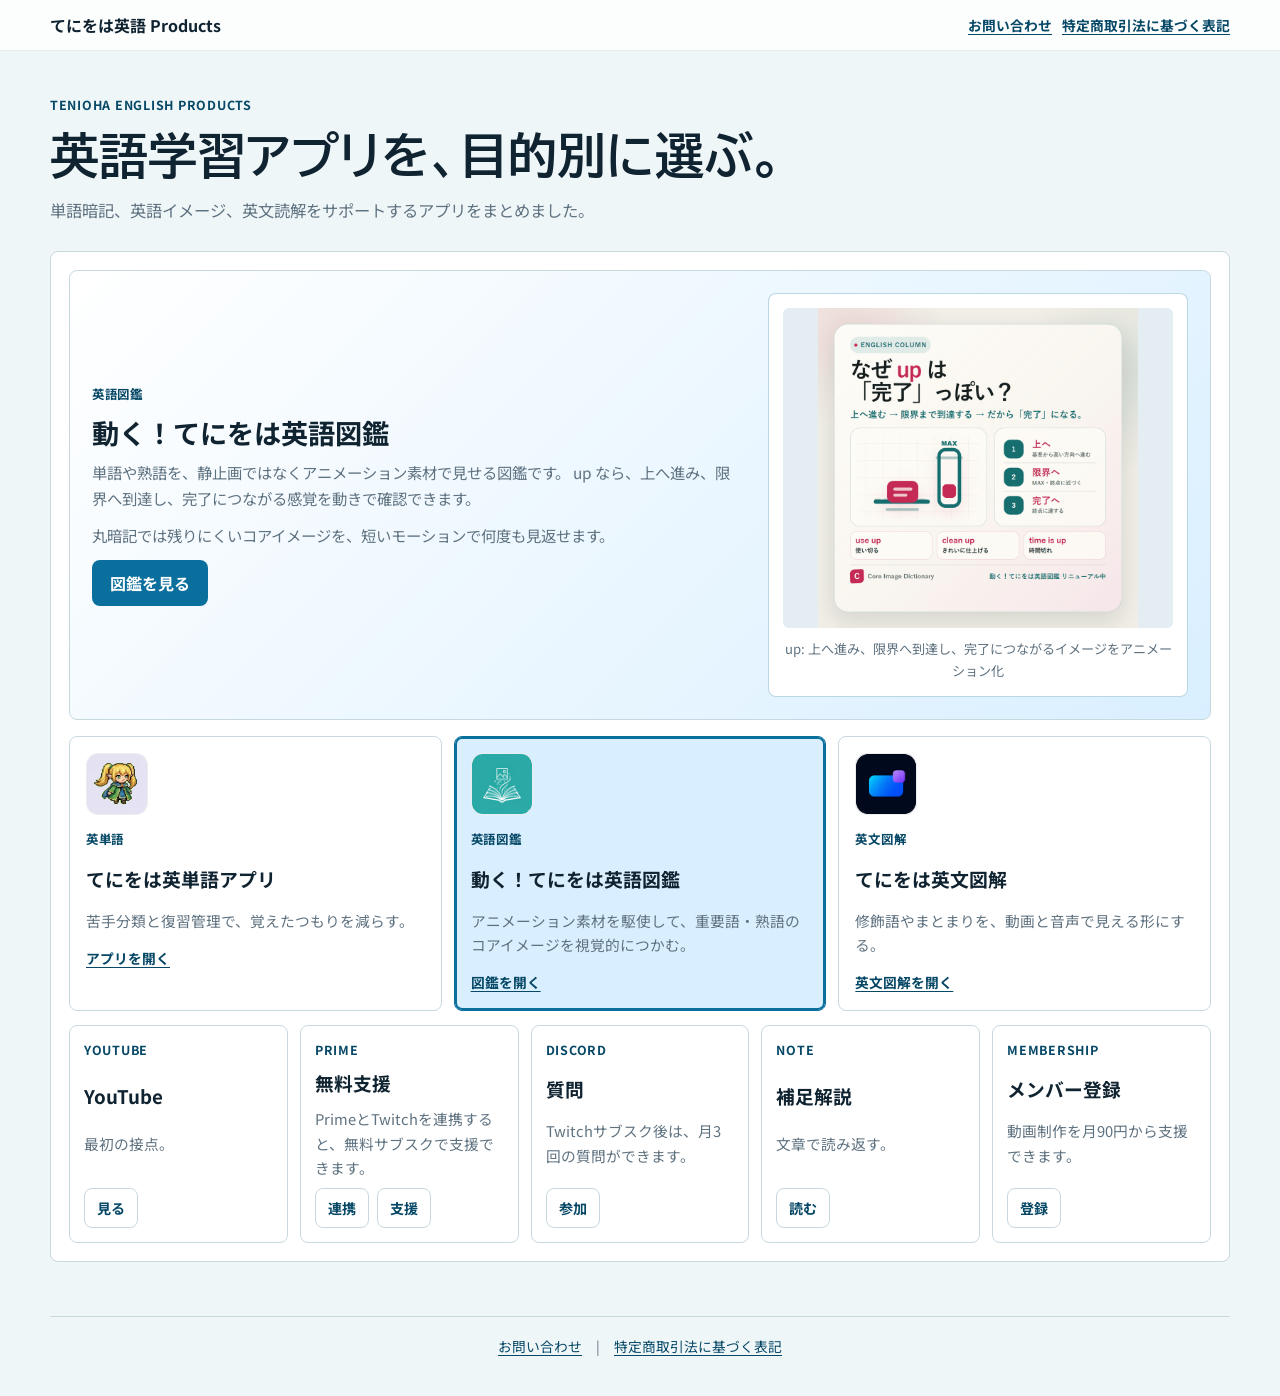
==== commit cf2f5902: "Refine hero copy" ====
--- a/index.html
+++ b/index.html
@@ -106,7 +106,7 @@
     .hero {
       display: grid;
       gap: 12px;
-      max-width: 780px;
+      max-width: 960px;
       margin-bottom: 28px;
     }
 
@@ -128,8 +128,9 @@
 
     h1 {
       font-family: "BIZ UDPGothic", "Noto Sans JP", sans-serif;
-      font-size: clamp(2.25rem, 5vw, 3.4rem);
+      font-size: clamp(2rem, 4.1vw, 3.05rem);
       line-height: 1.16;
+      white-space: nowrap;
     }
 
     .lead {
@@ -374,7 +375,8 @@
       }
 
       h1 {
-        font-size: clamp(2rem, 11vw, 2.7rem);
+        font-size: clamp(1rem, 4.35vw, 1.25rem);
+        letter-spacing: -0.02em;
       }
 
       .lead {
@@ -557,11 +559,8 @@
     <div class="shell">
       <section class="hero" aria-labelledby="page-title">
         <div class="kicker">TENIOHA ENGLISH PRODUCTS</div>
-        <h1 id="page-title">英語学習アプリを、目的別に選べる。</h1>
-        <p class="lead">
-          単語暗記、英語イメージ、英文読解をサポートするアプリをまとめました。
-          各アプリの特徴と、YouTube・Twitch・Discordの案内もここから確認できます。
-        </p>
+        <h1 id="page-title">英語学習アプリを、目的別に選ぶ。</h1>
+        <p class="lead">単語暗記、英語イメージ、英文読解をサポートするアプリをまとめました。</p>
       </section>
 
       <section class="main-panel" id="products" aria-label="プロダクト一覧">
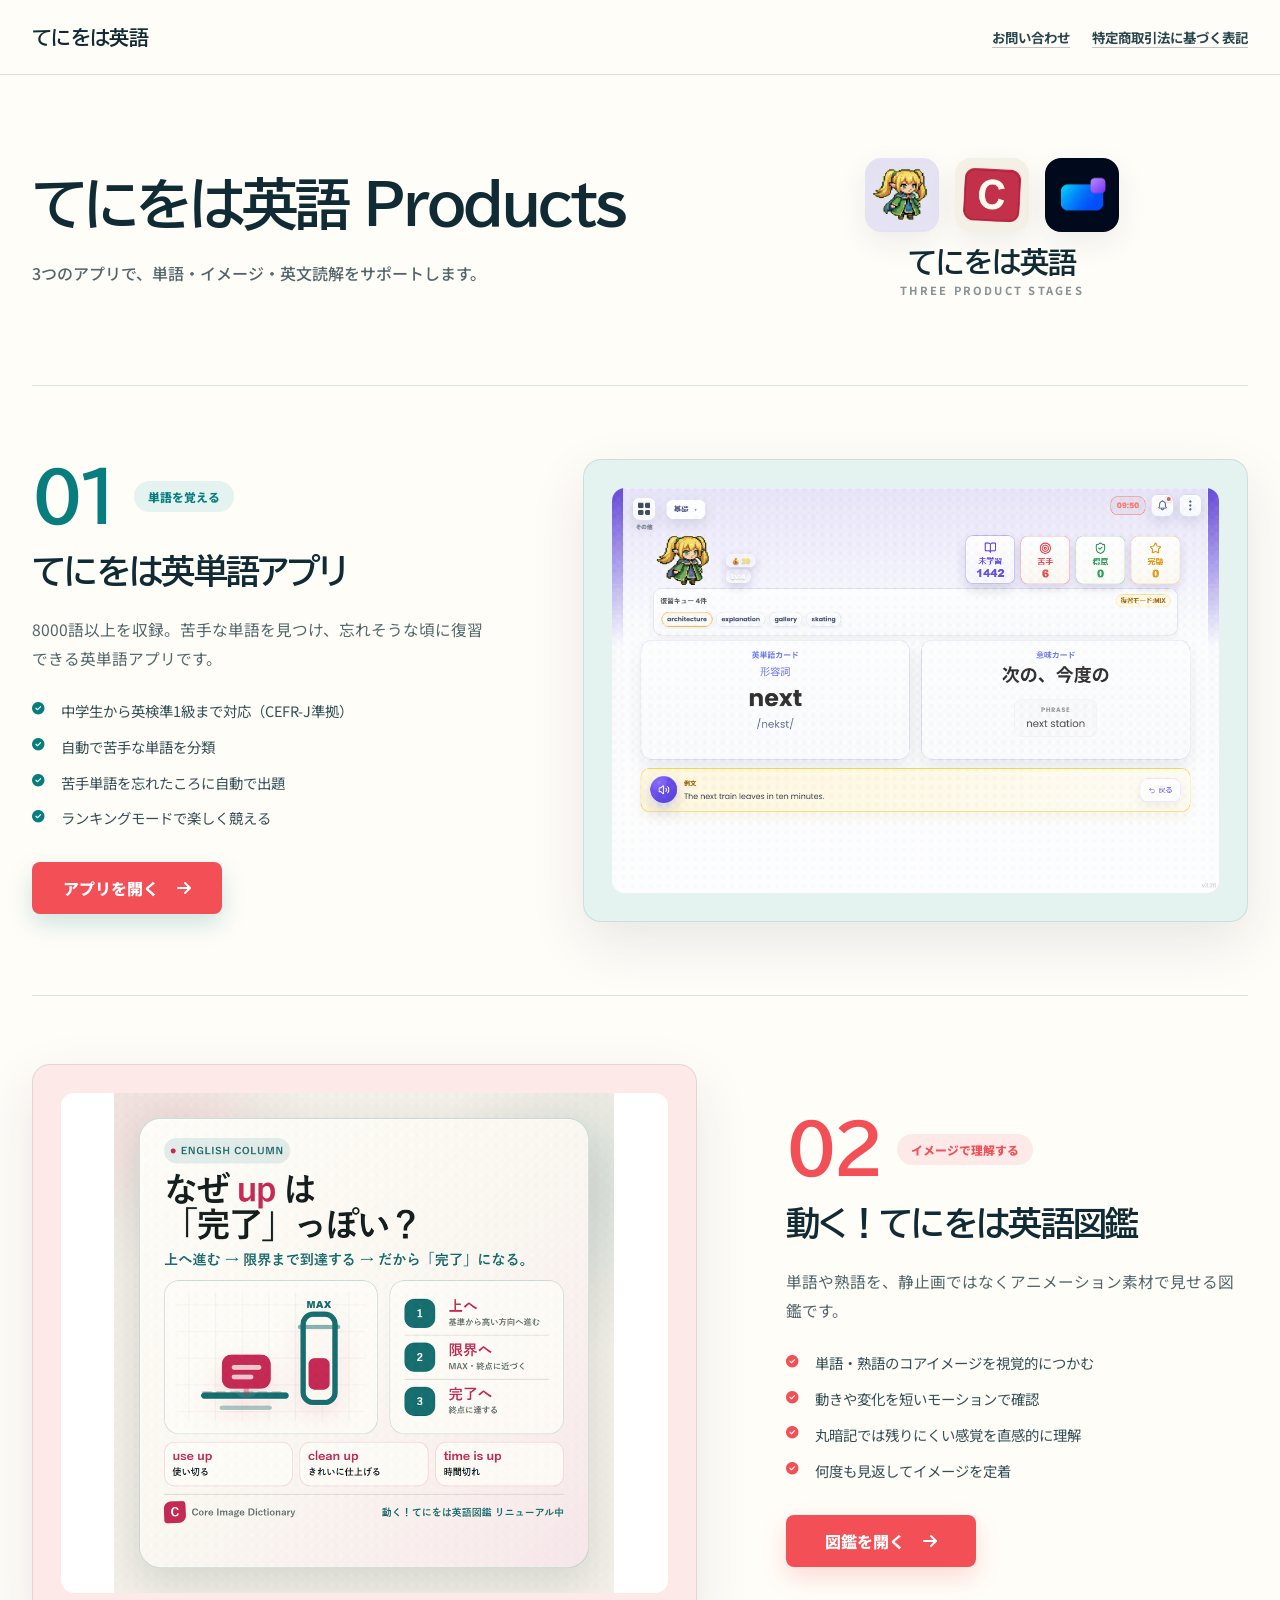
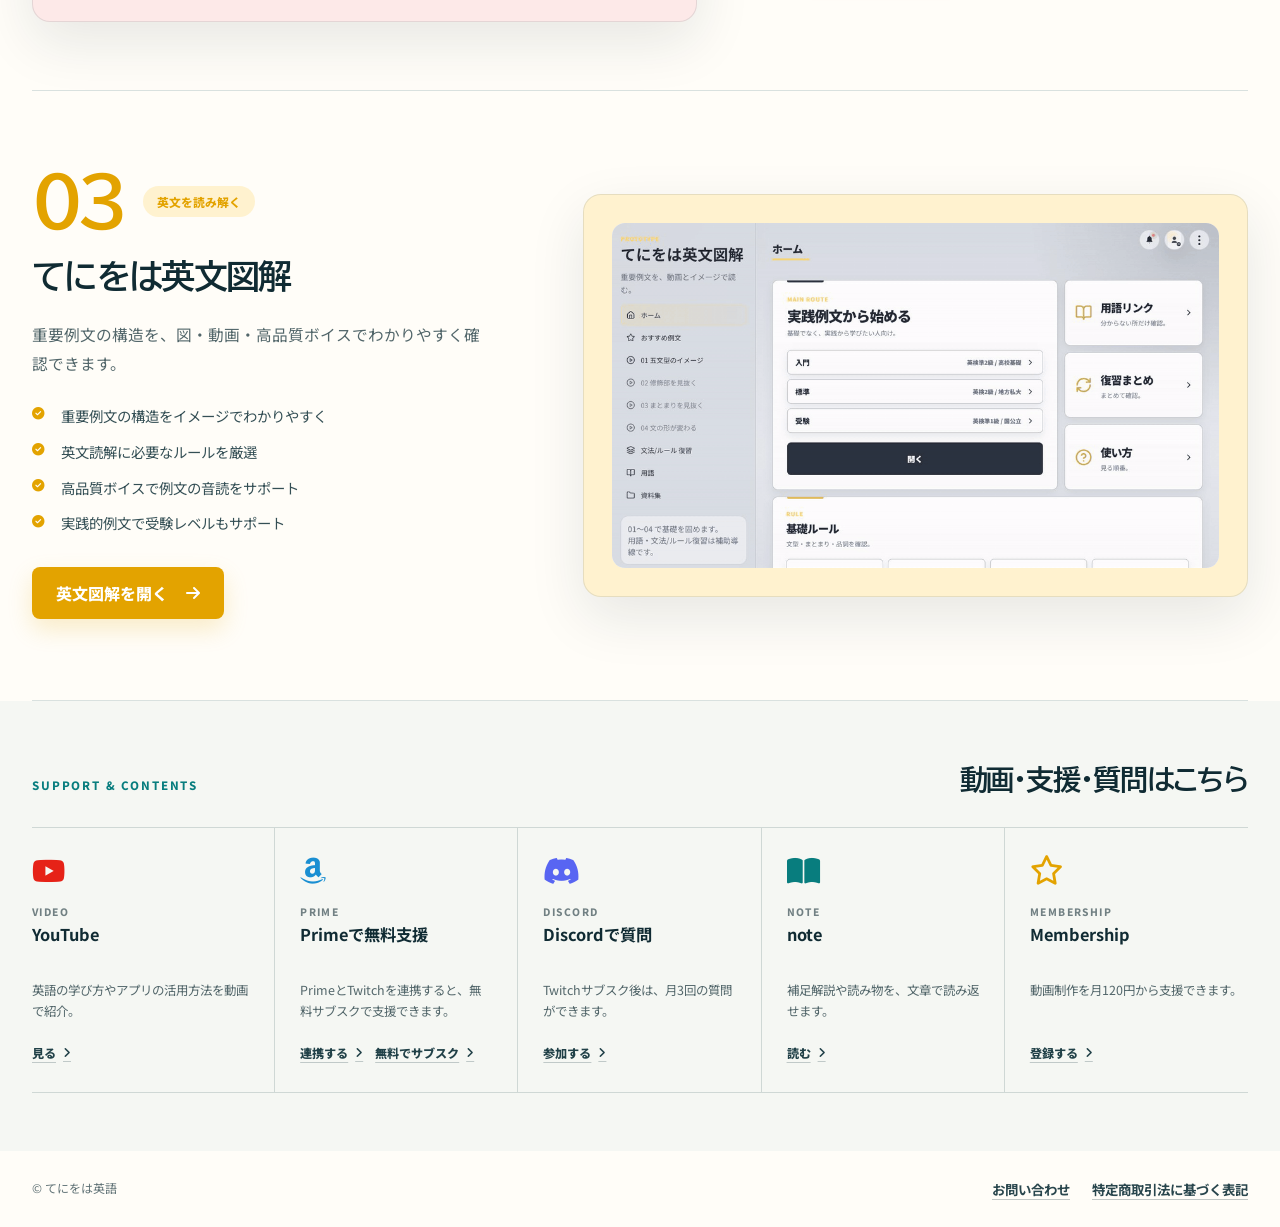
==== commit 06f27588: "Redesign products hub" ====
--- a/index.html
+++ b/index.html
@@ -1,797 +1,373 @@
-<!DOCTYPE html>
+<!doctype html>
 <html lang="ja">
-<head>
-  <meta charset="UTF-8">
-  <meta name="viewport" content="width=device-width, initial-scale=1.0">
-  <title>てにをは英語 | Products</title>
-  <link rel="icon" type="image/jpeg" href="./assets/site-icon.jpg">
-  <meta
-    name="description"
-    content="てにをは英語で作っている英語学習アプリ、YouTube、Twitch支援、Discord、NOTEをまとめた基幹ページ。"
-  >
-  <!-- Active GA4 measurement ID for this site: G-M9L0ESSBPQ -->
-  <script async src="https://www.googletagmanager.com/gtag/js?id=G-M9L0ESSBPQ"></script>
-  <script>
-    window.dataLayer = window.dataLayer || [];
-    function gtag(){dataLayer.push(arguments);}
-    gtag("js", new Date());
-    gtag("config", "G-M9L0ESSBPQ");
-  </script>
-  <link rel="preconnect" href="https://fonts.googleapis.com">
-  <link rel="preconnect" href="https://fonts.gstatic.com" crossorigin>
-  <link href="https://fonts.googleapis.com/css2?family=BIZ+UDPGothic:wght@400;700&family=Noto+Sans+JP:wght@400;500;700&display=swap" rel="stylesheet">
-  <style>
-    :root {
-      --bg: #eff6f8;
-      --panel: #ffffff;
-      --panel-soft: #e4eef2;
-      --line: #c8d8df;
-      --accent: #0b6f9d;
-      --accent-deep: #064866;
-      --accent-soft: #d9efff;
-      --ink: #102331;
-      --muted: #5f7280;
-      --max: 1180px;
-    }
-
-    * {
-      box-sizing: border-box;
-    }
-
-    html {
-      scroll-behavior: smooth;
-    }
-
-    body {
-      margin: 0;
-      color: var(--ink);
-      font-family: "Noto Sans JP", sans-serif;
-      line-height: 1.65;
-      background: var(--bg);
-    }
-
-    img {
-      display: block;
-      max-width: 100%;
-    }
-
-    a {
-      color: inherit;
-      text-decoration: none;
-    }
-
-    .shell {
-      width: min(calc(100% - 28px), var(--max));
-      margin: 0 auto;
-    }
-
-    .site-header {
-      border-bottom: 1px solid rgba(16, 35, 49, 0.08);
-      background: rgba(255, 255, 255, 0.82);
-      backdrop-filter: blur(18px);
-    }
-
-    .site-header-inner {
-      display: flex;
-      align-items: center;
-      justify-content: space-between;
-      gap: 14px;
-      padding: 12px 0;
-    }
-
-    .site-brand {
-      font-weight: 700;
-    }
-
-    .site-header-links {
-      display: flex;
-      flex-wrap: wrap;
-      gap: 10px;
-      color: var(--muted);
-      font-size: 0.86rem;
-      font-weight: 700;
-    }
-
-    .site-header-links a,
-    .site-footer a {
-      color: var(--accent-deep);
-      text-decoration: underline;
-      text-underline-offset: 0.2em;
-    }
-
-    .main {
-      padding: 44px 0 54px;
-    }
-
-    .hero {
-      display: grid;
-      gap: 12px;
-      max-width: 960px;
-      margin-bottom: 28px;
-    }
-
-    .kicker,
-    .status {
-      color: var(--accent-deep);
-      font-size: 0.78rem;
-      font-weight: 700;
-      letter-spacing: 0.06em;
-      text-transform: uppercase;
-    }
-
-    h1,
-    h2,
-    h3,
-    p {
-      margin: 0;
-    }
-
-    h1 {
-      font-family: "BIZ UDPGothic", "Noto Sans JP", sans-serif;
-      font-size: clamp(2rem, 4.1vw, 3.05rem);
-      line-height: 1.16;
-      white-space: nowrap;
-    }
-
-    .lead {
-      color: var(--muted);
-      font-size: 1.02rem;
-    }
-
-    .main-panel,
-    .card,
-    .support-card {
-      border: 1px solid var(--line);
-      border-radius: 8px;
-      background: var(--panel);
-    }
-
-    .main-panel {
-      padding: 18px;
-    }
-
-    .feature {
-      display: grid;
-      grid-template-columns: minmax(0, 1fr) 420px;
-      gap: 24px;
-      margin-bottom: 16px;
-      padding: 22px;
-      border: 1px solid var(--line);
-      border-radius: 8px;
-      background: linear-gradient(135deg, var(--panel), var(--accent-soft));
-    }
-
-    .feature-copy {
-      display: grid;
-      align-content: center;
-      gap: 12px;
-    }
-
-    .feature-copy h2 {
-      font-size: 1.7rem;
-      line-height: 1.18;
-    }
-
-    .feature-copy p,
-    .feature-copy .feature-copy-text {
-      color: var(--muted);
-      font-size: 0.96rem;
-    }
-
-    .feature-list {
-      display: grid;
-      gap: 7px;
-      margin: 0;
-      padding-left: 1.15em;
-      color: var(--muted);
-      font-size: 0.95rem;
-    }
-
-    .feature-list li::marker {
-      color: var(--accent);
-      font-weight: 900;
-    }
-
-    .motion-stage {
-      display: grid;
-      gap: 10px;
-      padding: 14px;
-      min-height: 270px;
-      align-content: center;
-      border: 1px solid color-mix(in srgb, var(--accent) 28%, transparent);
-      border-radius: 8px;
-      background: var(--panel);
-    }
-
-    .motion-stage img {
-      width: 100%;
-      max-height: 320px;
-      object-fit: contain;
-      border-radius: 6px;
-      background: var(--panel-soft);
-    }
-
-    .motion-caption {
-      color: var(--muted);
-      font-size: 0.82rem;
-      text-align: center;
-    }
-
-    .button {
-      display: inline-flex;
-      align-items: center;
-      justify-content: center;
-      min-height: 46px;
-      width: fit-content;
-      padding: 0 18px;
-      border-radius: 8px;
-      background: var(--accent);
-      color: #ffffff;
-      font-weight: 700;
-      text-align: center;
-      transition: transform 180ms ease, background-color 180ms ease;
-    }
-
-    .button:hover,
-    .button:focus-visible {
-      transform: translateY(-2px);
-      outline: none;
-    }
-
-    .button.light {
-      min-height: 40px;
-      padding: 0 12px;
-      background: var(--panel);
-      color: var(--accent-deep);
-      border: 1px solid var(--line);
-      font-size: 0.88rem;
-    }
-
-    .product-grid {
-      display: grid;
-      grid-template-columns: repeat(3, minmax(0, 1fr));
-      gap: 12px;
-    }
-
-    .card {
-      display: grid;
-      gap: 14px;
-      min-height: 210px;
-      padding: 16px;
-      align-content: start;
-      color: var(--ink);
-      cursor: pointer;
-      transition: border-color 180ms ease, box-shadow 180ms ease, transform 180ms ease, background-color 180ms ease;
-    }
-
-    .card:hover,
-    .card:focus-visible {
-      transform: translateY(-2px);
-      border-color: var(--accent);
-      box-shadow: 0 14px 36px rgba(16, 35, 49, 0.1);
-      outline: none;
-    }
-
-    .card.is-selected {
-      border-color: var(--accent);
-      background: var(--accent-soft);
-      box-shadow: inset 0 0 0 2px var(--accent);
-    }
-
-    .product-icon {
-      width: 62px;
-      height: 62px;
-      border-radius: 12px;
-      object-fit: cover;
-      background: #ffffff;
-      border: 1px solid rgba(16, 35, 49, 0.08);
-    }
-
-    .card h3 {
-      font-size: 1.18rem;
-    }
-
-    .card p,
-    .support-card p {
-      color: var(--muted);
-      font-size: 0.92rem;
-    }
-
-    .card-link {
-      width: fit-content;
-      margin-top: auto;
-      color: var(--accent-deep);
-      font-size: 0.86rem;
-      font-weight: 700;
-      text-decoration: underline;
-      text-underline-offset: 0.2em;
-    }
-
-    .card-link:hover,
-    .card-link:focus-visible {
-      color: var(--accent);
-      outline: none;
-    }
-
-    .support-grid {
-      display: grid;
-      grid-template-columns: repeat(auto-fit, minmax(180px, 1fr));
-      gap: 12px;
-      margin-top: 14px;
-    }
-
-    .support-card {
-      display: grid;
-      gap: 8px;
-      padding: 14px;
-    }
-
-    .support-actions {
-      display: flex;
-      flex-wrap: wrap;
-      gap: 8px;
-      margin-top: auto;
-    }
-
-    .site-footer {
-      padding: 0 0 38px;
-      color: var(--muted);
-      font-size: 0.86rem;
-    }
-
-    .site-footer-inner {
-      display: flex;
-      flex-wrap: wrap;
-      justify-content: center;
-      gap: 10px 14px;
-      padding-top: 18px;
-      border-top: 1px solid var(--line);
-    }
-
-    @media (max-width: 900px) {
-      .feature,
-      .product-grid {
-        grid-template-columns: 1fr;
+  <head>
+    <meta charset="UTF-8">
+    <meta name="viewport" content="width=device-width, initial-scale=1.0">
+    <meta name="theme-color" content="#fffdf8">
+    <meta
+      name="description"
+      content="てにをは英語の3つの英語学習アプリと、動画・支援・質問の案内をまとめた総合ページ。"
+    >
+    <title>てにをは英語 | Products</title>
+    <link rel="icon" type="image/jpeg" href="./assets/site-icon.jpg">
+    <link rel="preconnect" href="https://fonts.googleapis.com">
+    <link rel="preconnect" href="https://fonts.gstatic.com" crossorigin>
+    <link
+      href="https://fonts.googleapis.com/css2?family=BIZ+UDPGothic:wght@400;700&family=Noto+Sans+JP:wght@400;500;700;800&display=swap"
+      rel="stylesheet"
+    >
+    <link
+      rel="stylesheet"
+      href="https://cdnjs.cloudflare.com/ajax/libs/font-awesome/6.7.2/css/all.min.css"
+    >
+    <link rel="stylesheet" href="./styles.css">
+    <script>
+      if (window.location.hostname === "tomtommark2.github.io") {
+        const analyticsScript = document.createElement("script");
+        analyticsScript.async = true;
+        analyticsScript.src = "https://www.googletagmanager.com/gtag/js?id=G-M9L0ESSBPQ";
+        document.head.append(analyticsScript);
+
+        window.dataLayer = window.dataLayer || [];
+        window.gtag = function gtag() {
+          window.dataLayer.push(arguments);
+        };
+        window.gtag("js", new Date());
+        window.gtag("config", "G-M9L0ESSBPQ");
       }
-    }
-
-    @media (max-width: 560px) {
-      .shell {
-        width: min(calc(100% - 22px), var(--max));
-      }
-
-      .site-header-inner {
-        align-items: flex-start;
-        flex-direction: column;
-      }
-
-      .main {
-        padding: 24px 0 36px;
-      }
-
-      .hero {
-        gap: 10px;
-        margin-bottom: 14px;
-      }
-
-      h1 {
-        font-size: clamp(1rem, 4.35vw, 1.25rem);
-        letter-spacing: -0.02em;
-      }
-
-      .lead {
-        font-size: 0.95rem;
-      }
-
-      .main-panel,
-      .feature,
-      .card,
-      .support-card {
-        padding: 14px;
-      }
-
-      .feature {
-        gap: 12px;
-        margin-bottom: 12px;
-      }
-
-      .feature-copy {
-        gap: 9px;
-      }
-
-      .feature-copy h2 {
-        font-size: 1.42rem;
-      }
-
-      .feature-copy p,
-      .feature-copy .feature-copy-text,
-      .feature-list {
-        font-size: 0.9rem;
-      }
-
-      .motion-stage {
-        gap: 8px;
-        min-height: unset;
-        padding: 10px;
-      }
-
-      .motion-stage img {
-        max-height: 230px;
-      }
-
-      .motion-caption {
-        font-size: 0.76rem;
-      }
-
-      .product-grid {
-        grid-template-columns: repeat(3, minmax(0, 1fr));
-        gap: 8px;
-      }
-
-      .card {
-        justify-items: center;
-        min-height: 112px;
-        gap: 6px;
-        padding: 10px;
-        text-align: center;
-      }
-
-      .card h3 {
-        font-size: 0;
-        line-height: 1.2;
-      }
-
-      .card h3::after {
-        content: attr(data-mobile-label);
-        font-size: 0.86rem;
-        font-weight: 700;
-      }
-
-      .card p {
-        display: none;
-      }
-
-      .card-link {
-        font-size: 0;
-      }
-
-      .card-link::after {
-        content: "開く";
-        font-size: 0.76rem;
-      }
-
-      .product-icon {
-        width: 42px;
-        height: 42px;
-        border-radius: 10px;
-      }
-
-      .status {
-        font-size: 0.68rem;
-      }
-
-      .product-grid .status {
-        display: none;
-      }
-
-      .button {
-        width: 100%;
-      }
-
-      .support-grid {
-        grid-template-columns: repeat(2, minmax(0, 1fr));
-        gap: 8px;
-      }
-
-      .support-card {
-        gap: 7px;
-        min-height: 150px;
-      }
-
-      .support-card h3 {
-        font-size: 1rem;
-      }
-
-      .support-card p {
-        font-size: 0.82rem;
-      }
-
-      .support-actions .button {
-        width: auto;
-        min-height: 36px;
-        padding: 0 10px;
-      }
-    }
-
-    @media (max-width: 360px) {
-      .shell {
-        width: min(calc(100% - 16px), var(--max));
-      }
-
-      .product-grid {
-        grid-template-columns: 1fr;
-      }
-
-      .card {
-        min-height: unset;
-        justify-items: start;
-        text-align: left;
-      }
-
-      .card p {
-        display: block;
-        font-size: 0.84rem;
-      }
-
-      .product-grid .status {
-        display: inline;
-      }
-
-      .card h3 {
-        font-size: 1rem;
-      }
-
-      .card h3::after,
-      .card-link::after {
-        content: none;
-      }
-
-      .card-link {
-        font-size: 0.82rem;
-      }
-    }
-  </style>
-</head>
-<body>
-  <header class="site-header">
-    <div class="shell">
-      <div class="site-header-inner">
-        <div class="site-brand">てにをは英語 Products</div>
-        <nav class="site-header-links" aria-label="補助リンク">
-          <a href="mailto:tomtom.mark2@gmail.com">お問い合わせ</a>
-          <a href="./legal.html">特定商取引法に基づく表記</a>
-        </nav>
-      </div>
-    </div>
-  </header>
-
-  <main class="main">
-    <div class="shell">
-      <section class="hero" aria-labelledby="page-title">
-        <div class="kicker">TENIOHA ENGLISH PRODUCTS</div>
-        <h1 id="page-title">英語学習アプリを、目的別に選ぶ。</h1>
-        <p class="lead">単語暗記、英語イメージ、英文読解をサポートするアプリをまとめました。</p>
-      </section>
-
-      <section class="main-panel" id="products" aria-label="プロダクト一覧">
-        <section class="feature" id="featured-product" aria-label="注目プロダクト">
-          <div class="feature-copy">
-            <span class="status" id="featured-status">英語図鑑</span>
-            <h2 id="featured-title">動く！てにをは英語図鑑</h2>
-            <div class="feature-copy-text" id="featured-copy">
-              単語や熟語を、静止画ではなくアニメーション素材で見せる図鑑です。
-              up なら、上へ進み、限界へ到達し、完了につながる感覚を動きで確認できます。
-            </div>
-            <p id="featured-note">丸暗記では残りにくいコアイメージを、短いモーションで何度も見返せます。</p>
-            <div>
-              <a class="button" id="featured-cta" href="https://phrasalverbapp-d5fa7.web.app/" target="_blank" rel="noreferrer" data-track="open_visual_dictionary_featured">図鑑を見る</a>
-            </div>
+    </script>
+  </head>
+  <body>
+    <div class="site-page">
+      <header class="site-header">
+        <div class="page-width header-inner">
+          <a class="brand" href="#top" aria-label="てにをは英語 トップへ">てにをは英語</a>
+          <nav aria-label="補助リンク">
+            <a href="mailto:tomtom.mark2@gmail.com">お問い合わせ</a>
+            <a href="./legal.html">特定商取引法に基づく表記</a>
+          </nav>
+        </div>
+      </header>
+
+      <main id="top">
+        <section class="hero page-width" aria-labelledby="page-title">
+          <div class="hero-copy">
+            <h1 id="page-title">てにをは英語 Products</h1>
+            <p>3つのアプリで、単語・イメージ・英文読解をサポートします。</p>
           </div>
-          <div class="motion-stage" id="featured-stage">
-            <img src="./assets/pr/up-completion/up-completion-youtube-post.gif" alt="up が完了の意味につながるコアイメージを表すアニメーション素材">
-            <div class="motion-caption">up: 上へ進み、限界へ到達し、完了につながるイメージをアニメーション化</div>
+
+          <div class="hero-mark" aria-label="3つのてにをは英語アプリ">
+            <div class="hero-icons">
+              <img src="./assets/tenioha-game-icon.jpg" alt="" aria-hidden="true">
+              <img src="./assets/moving-zukan-icon.png" alt="" aria-hidden="true">
+              <img src="./assets/grammar-zukan-icon.png" alt="" aria-hidden="true">
+            </div>
+            <strong>てにをは英語</strong>
+            <span>THREE PRODUCT STAGES</span>
           </div>
         </section>
 
-        <div class="product-grid">
-          <article class="card" data-product="vocab" role="button" tabindex="0" aria-pressed="false">
-            <img class="product-icon" src="./assets/tenioha-game-icon.jpg" alt="">
-            <span class="status">英単語</span>
-            <h3 data-mobile-label="英単語">てにをは英単語アプリ</h3>
-            <p>苦手分類と復習管理で、覚えたつもりを減らす。</p>
-            <a class="card-link" href="https://tomtommark2.github.io/tenioha-game/" target="_blank" rel="noreferrer" data-track="open_vocab_app_direct">アプリを開く</a>
+        <section class="products page-width" aria-label="3つの英語学習アプリ">
+          <article class="product-stage product-stage--vocab" id="product-vocab">
+            <div class="product-copy">
+              <div class="product-index">
+                <span class="product-number">01</span>
+                <span class="product-kind">単語を覚える</span>
+              </div>
+
+              <div class="product-heading">
+                <img src="./assets/tenioha-game-icon.jpg" alt="" aria-hidden="true">
+                <h2>てにをは英単語アプリ</h2>
+              </div>
+
+              <p class="product-summary">
+                8000語以上を収録。苦手な単語を見つけ、忘れそうな頃に復習できる英単語アプリです。
+              </p>
+
+              <ul class="feature-list">
+                <li>
+                  <i class="fa-solid fa-circle-check" aria-hidden="true"></i>
+                  <span>中学生から英検準1級まで対応（CEFR-J準拠）</span>
+                </li>
+                <li>
+                  <i class="fa-solid fa-circle-check" aria-hidden="true"></i>
+                  <span>自動で苦手な単語を分類</span>
+                </li>
+                <li>
+                  <i class="fa-solid fa-circle-check" aria-hidden="true"></i>
+                  <span>苦手単語を忘れたころに自動で出題</span>
+                </li>
+                <li>
+                  <i class="fa-solid fa-circle-check" aria-hidden="true"></i>
+                  <span>ランキングモードで楽しく競える</span>
+                </li>
+              </ul>
+
+              <a
+                class="product-cta"
+                href="https://tomtommark2.github.io/tenioha-game/"
+                target="_blank"
+                rel="noreferrer"
+                data-track="open_vocab_app_featured"
+              >
+                アプリを開く
+                <i class="fa-solid fa-arrow-right" aria-hidden="true"></i>
+              </a>
+            </div>
+
+            <div class="product-media">
+              <img
+                src="./assets/pr/vocabulary-app/app-intro-review-queue.gif"
+                alt="てにをは英単語アプリの復習キューと英単語カード"
+              >
+            </div>
           </article>
 
-          <article class="card is-selected" data-product="visual" role="button" tabindex="0" aria-pressed="true">
-            <img class="product-icon" src="./assets/moving-zukan-icon.png" alt="">
-            <span class="status">英語図鑑</span>
-            <h3 data-mobile-label="英語図鑑">動く！てにをは英語図鑑</h3>
-            <p>アニメーション素材を駆使して、重要語・熟語のコアイメージを視覚的につかむ。</p>
-            <a class="card-link" href="https://phrasalverbapp-d5fa7.web.app/" target="_blank" rel="noreferrer" data-track="open_visual_dictionary_direct">図鑑を開く</a>
+          <article class="product-stage product-stage--visual is-reverse" id="product-visual">
+            <div class="product-copy">
+              <div class="product-index">
+                <span class="product-number">02</span>
+                <span class="product-kind">イメージで理解する</span>
+              </div>
+
+              <div class="product-heading">
+                <img src="./assets/moving-zukan-icon.png" alt="" aria-hidden="true">
+                <h2>動く！てにをは英語図鑑</h2>
+              </div>
+
+              <p class="product-summary">
+                単語や熟語を、静止画ではなくアニメーション素材で見せる図鑑です。
+              </p>
+
+              <ul class="feature-list">
+                <li>
+                  <i class="fa-solid fa-circle-check" aria-hidden="true"></i>
+                  <span>単語・熟語のコアイメージを視覚的につかむ</span>
+                </li>
+                <li>
+                  <i class="fa-solid fa-circle-check" aria-hidden="true"></i>
+                  <span>動きや変化を短いモーションで確認</span>
+                </li>
+                <li>
+                  <i class="fa-solid fa-circle-check" aria-hidden="true"></i>
+                  <span>丸暗記では残りにくい感覚を直感的に理解</span>
+                </li>
+                <li>
+                  <i class="fa-solid fa-circle-check" aria-hidden="true"></i>
+                  <span>何度も見返してイメージを定着</span>
+                </li>
+              </ul>
+
+              <a
+                class="product-cta"
+                href="https://phrasalverbapp-d5fa7.web.app/"
+                target="_blank"
+                rel="noreferrer"
+                data-track="open_visual_dictionary_featured"
+              >
+                図鑑を開く
+                <i class="fa-solid fa-arrow-right" aria-hidden="true"></i>
+              </a>
+            </div>
+
+            <div class="product-media">
+              <img
+                src="./assets/pr/up-completion/up-completion-youtube-post.gif"
+                alt="upが完了の意味につながるコアイメージのアニメーション"
+              >
+            </div>
           </article>
 
-          <article class="card" data-product="sentence" role="button" tabindex="0" aria-pressed="false">
-            <img class="product-icon" src="./assets/grammar-zukan-icon.png" alt="">
-            <span class="status">英文図解</span>
-            <h3 data-mobile-label="英文図解">てにをは英文図解</h3>
-            <p>修飾語やまとまりを、動画と音声で見える形にする。</p>
-            <a class="card-link" href="https://grammar-zukan.web.app" target="_blank" rel="noreferrer" data-track="open_grammar_zukan_direct">英文図解を開く</a>
+          <article class="product-stage product-stage--sentence" id="product-sentence">
+            <div class="product-copy">
+              <div class="product-index">
+                <span class="product-number">03</span>
+                <span class="product-kind">英文を読み解く</span>
+              </div>
+
+              <div class="product-heading">
+                <img src="./assets/grammar-zukan-icon.png" alt="" aria-hidden="true">
+                <h2>てにをは英文図解</h2>
+              </div>
+
+              <p class="product-summary">
+                重要例文の構造を、図・動画・高品質ボイスでわかりやすく確認できます。
+              </p>
+
+              <ul class="feature-list">
+                <li>
+                  <i class="fa-solid fa-circle-check" aria-hidden="true"></i>
+                  <span>重要例文の構造をイメージでわかりやすく</span>
+                </li>
+                <li>
+                  <i class="fa-solid fa-circle-check" aria-hidden="true"></i>
+                  <span>英文読解に必要なルールを厳選</span>
+                </li>
+                <li>
+                  <i class="fa-solid fa-circle-check" aria-hidden="true"></i>
+                  <span>高品質ボイスで例文の音読をサポート</span>
+                </li>
+                <li>
+                  <i class="fa-solid fa-circle-check" aria-hidden="true"></i>
+                  <span>実践的例文で受験レベルもサポート</span>
+                </li>
+              </ul>
+
+              <a
+                class="product-cta"
+                href="https://grammar-zukan.web.app"
+                target="_blank"
+                rel="noreferrer"
+                data-track="open_grammar_zukan_featured"
+              >
+                英文図解を開く
+                <i class="fa-solid fa-arrow-right" aria-hidden="true"></i>
+              </a>
+            </div>
+
+            <div class="product-media">
+              <img
+                src="./assets/pr/sentence-diagram/grammar-zukan-intro-no-notice-10s.gif"
+                alt="てにをは英文図解のホーム画面と学習導線"
+              >
+            </div>
           </article>
+        </section>
+
+        <section class="support" id="support" aria-labelledby="support-title">
+          <div class="page-width">
+            <div class="support-heading">
+              <p class="eyebrow">SUPPORT &amp; CONTENTS</p>
+              <h2 id="support-title">動画・支援・質問はこちら</h2>
+            </div>
+
+            <div class="support-grid">
+              <article class="support-item">
+                <i class="fa-brands fa-youtube" aria-hidden="true"></i>
+                <span class="support-eyebrow">VIDEO</span>
+                <h3>YouTube</h3>
+                <p>英語の学び方やアプリの活用方法を動画で紹介。</p>
+                <div class="support-links">
+                  <a
+                    href="https://www.youtube.com/@tenioha-eng"
+                    target="_blank"
+                    rel="noreferrer"
+                    data-track="open_youtube"
+                  >
+                    見る
+                    <i class="fa-solid fa-angle-right" aria-hidden="true"></i>
+                  </a>
+                </div>
+              </article>
+
+              <article class="support-item">
+                <i class="fa-brands fa-amazon" aria-hidden="true"></i>
+                <span class="support-eyebrow">PRIME</span>
+                <h3>Primeで無料支援</h3>
+                <p>PrimeとTwitchを連携すると、無料サブスクで支援できます。</p>
+                <div class="support-links">
+                  <a
+                    href="https://help.twitch.tv/s/article/link-amazon-twitch-accounts?language=ja"
+                    target="_blank"
+                    rel="noreferrer"
+                    data-track="open_twitch_prime_help"
+                  >
+                    連携する
+                    <i class="fa-solid fa-angle-right" aria-hidden="true"></i>
+                  </a>
+                  <a
+                    href="https://www.twitch.tv/subs/teniohaeng"
+                    target="_blank"
+                    rel="noreferrer"
+                    data-track="open_twitch_subscribe"
+                  >
+                    無料でサブスク
+                    <i class="fa-solid fa-angle-right" aria-hidden="true"></i>
+                  </a>
+                </div>
+              </article>
+
+              <article class="support-item">
+                <i class="fa-brands fa-discord" aria-hidden="true"></i>
+                <span class="support-eyebrow">DISCORD</span>
+                <h3>Discordで質問</h3>
+                <p>Twitchサブスク後は、月3回の質問ができます。</p>
+                <div class="support-links">
+                  <a
+                    href="https://discord.gg/J4rfFtJuJ4"
+                    target="_blank"
+                    rel="noreferrer"
+                    data-track="open_discord_support"
+                  >
+                    参加する
+                    <i class="fa-solid fa-angle-right" aria-hidden="true"></i>
+                  </a>
+                </div>
+              </article>
+
+              <article class="support-item">
+                <i class="fa-solid fa-book-open" aria-hidden="true"></i>
+                <span class="support-eyebrow">NOTE</span>
+                <h3>note</h3>
+                <p>補足解説や読み物を、文章で読み返せます。</p>
+                <div class="support-links">
+                  <a
+                    href="https://note.com/tenioha_eng"
+                    target="_blank"
+                    rel="noreferrer"
+                    data-track="open_note"
+                  >
+                    読む
+                    <i class="fa-solid fa-angle-right" aria-hidden="true"></i>
+                  </a>
+                </div>
+              </article>
+
+              <article class="support-item">
+                <i class="fa-regular fa-star" aria-hidden="true"></i>
+                <span class="support-eyebrow">MEMBERSHIP</span>
+                <h3>Membership</h3>
+                <p>動画制作を月120円から支援できます。</p>
+                <div class="support-links">
+                  <a
+                    href="https://www.youtube.com/channel/UCVRTX0EvJFeHc74fW7EftPA/join"
+                    target="_blank"
+                    rel="noreferrer"
+                    data-track="open_membership"
+                  >
+                    登録する
+                    <i class="fa-solid fa-angle-right" aria-hidden="true"></i>
+                  </a>
+                </div>
+              </article>
+            </div>
+          </div>
+        </section>
+      </main>
+
+      <footer class="site-footer">
+        <div class="page-width footer-inner">
+          <span>© てにをは英語</span>
+          <div>
+            <a href="mailto:tomtom.mark2@gmail.com">お問い合わせ</a>
+            <a href="./legal.html">特定商取引法に基づく表記</a>
+          </div>
         </div>
-
-        <div class="support-grid" id="support" aria-label="支援と補足コンテンツ">
-          <article class="support-card">
-            <span class="status">YouTube</span>
-            <h3>YouTube</h3>
-            <p>最初の接点。</p>
-            <div class="support-actions">
-              <a class="button light" href="https://www.youtube.com/@tenioha-eng" target="_blank" rel="noreferrer" data-track="open_youtube">見る</a>
-            </div>
-          </article>
-
-          <article class="support-card">
-            <span class="status">Prime</span>
-            <h3>無料支援</h3>
-            <p>PrimeとTwitchを連携すると、無料サブスクで支援できます。</p>
-            <div class="support-actions">
-              <a class="button light" href="https://help.twitch.tv/s/article/link-amazon-twitch-accounts?language=ja" target="_blank" rel="noreferrer" data-track="open_twitch_prime_help">連携</a>
-              <a class="button light" href="https://www.twitch.tv/subs/teniohaeng" target="_blank" rel="noreferrer" data-track="open_twitch_subscribe">支援</a>
-            </div>
-          </article>
-
-          <article class="support-card">
-            <span class="status">Discord</span>
-            <h3>質問</h3>
-            <p>Twitchサブスク後は、月3回の質問ができます。</p>
-            <div class="support-actions">
-              <a class="button light" href="https://discord.gg/J4rfFtJuJ4" target="_blank" rel="noreferrer" data-track="open_discord_support">参加</a>
-            </div>
-          </article>
-
-          <article class="support-card">
-            <span class="status">Note</span>
-            <h3>補足解説</h3>
-            <p>文章で読み返す。</p>
-            <div class="support-actions">
-              <a class="button light" href="https://note.com/tenioha_eng" target="_blank" rel="noreferrer" data-track="open_note">読む</a>
-            </div>
-          </article>
-
-          <article class="support-card">
-            <span class="status">Membership</span>
-            <h3>メンバー登録</h3>
-            <p>動画制作を月90円から支援できます。</p>
-            <div class="support-actions">
-              <a class="button light" href="https://www.youtube.com/channel/UCVRTX0EvJFeHc74fW7EftPA/join" target="_blank" rel="noreferrer" data-track="open_membership">登録</a>
-            </div>
-          </article>
-        </div>
-      </section>
+      </footer>
     </div>
-  </main>
-
-  <footer class="site-footer" aria-label="法務・お問い合わせ">
-    <div class="shell">
-      <div class="site-footer-inner">
-        <a href="mailto:tomtom.mark2@gmail.com">お問い合わせ</a>
-        <span>|</span>
-        <a href="./legal.html">特定商取引法に基づく表記</a>
-      </div>
-    </div>
-  </footer>
-
-  <script>
-    const featuredProducts = {
-      vocab: {
-        status: "英単語",
-        title: "てにをは英単語アプリ",
-        copyItems: [
-          "8000語以上収録。中学生～英検準1級まで対応可能な豊富な語彙（CEFR-J準拠）",
-          "自動で苦手な単語を分類",
-          "苦手単語を忘れたころに自動で出題",
-          "ランキングモードで楽しく競える"
-        ],
-        note: "豊富な機能で英単語暗記をサポート。忘れない・覚えやすい仕組みが盛りだくさんな英単語アプリです。",
-        cta: "アプリを見る",
-        href: "https://tomtommark2.github.io/tenioha-game/",
-        track: "open_vocab_app_featured",
-        stage: `
-          <img src="./assets/pr/vocabulary-app/app-intro-review-queue.gif" alt="てにをは英単語アプリの復習キュー画面を紹介するアニメーション素材">
-          <div class="motion-caption">復習キュー、英単語カード、意味カード、例文音声をまとめて見せる操作紹介</div>
-        `
-      },
-      visual: {
-        status: "英語図鑑",
-        title: "動く！てにをは英語図鑑",
-        copy: "単語や熟語を、静止画ではなくアニメーション素材で見せる図鑑です。up なら、上へ進み、限界へ到達し、完了につながる感覚を動きで確認できます。",
-        note: "丸暗記では残りにくいコアイメージを、短いモーションで何度も見返せます。",
-        cta: "図鑑を見る",
-        href: "https://phrasalverbapp-d5fa7.web.app/",
-        track: "open_visual_dictionary_featured",
-        stage: `
-          <img src="./assets/pr/up-completion/up-completion-youtube-post.gif" alt="up が完了の意味につながるコアイメージを表すアニメーション素材">
-          <div class="motion-caption">up: 上へ進み、限界へ到達し、完了につながるイメージをアニメーション化</div>
-        `
-      },
-      sentence: {
-        status: "英文図解",
-        title: "てにをは英文図解",
-        copyItems: [
-          "重要例文の構造をイメージでわかりやすく",
-          "英文読解に必要なルールを厳選。小難しい文法はつかわない",
-          "高品質ボイスで例文の音読をサポート",
-          "実践的例文で受験レベルもサポート"
-        ],
-        note: "英文のまとまりや修飾を、ただ読むだけでなく、画面上の導線と動画で確認できる学習プロダクトです。",
-        cta: "英文図解を見る",
-        href: "https://grammar-zukan.web.app",
-        track: "open_grammar_zukan_featured",
-        stage: `
-          <img src="./assets/pr/sentence-diagram/grammar-zukan-intro-no-notice-10s.gif" alt="てにをは英文図解のホーム画面と学習導線を紹介するアニメーション素材">
-          <div class="motion-caption">実践例文、用語リンク、復習まとめ、使い方へ進めるホーム導線</div>
-        `
-      }
-    };
-
-    const statusEl = document.querySelector("#featured-status");
-    const titleEl = document.querySelector("#featured-title");
-    const copyEl = document.querySelector("#featured-copy");
-    const noteEl = document.querySelector("#featured-note");
-    const ctaEl = document.querySelector("#featured-cta");
-    const stageEl = document.querySelector("#featured-stage");
-
-    function selectProduct(key) {
-      const product = featuredProducts[key];
-      if (!product) return;
-
-      document.querySelectorAll(".card[data-product]").forEach((card) => {
-        const selected = card.dataset.product === key;
-        card.classList.toggle("is-selected", selected);
-        card.setAttribute("aria-pressed", String(selected));
-      });
-
-      statusEl.textContent = product.status;
-      titleEl.textContent = product.title;
-      copyEl.replaceChildren();
-      if (product.copyItems) {
-        const list = document.createElement("ul");
-        list.className = "feature-list";
-        product.copyItems.forEach((item) => {
-          const listItem = document.createElement("li");
-          listItem.textContent = item;
-          list.append(listItem);
-        });
-        copyEl.append(list);
-      } else {
-        copyEl.textContent = product.copy;
-      }
-      noteEl.textContent = product.note;
-      ctaEl.textContent = product.cta;
-      ctaEl.href = product.href;
-      ctaEl.dataset.track = product.track;
-      stageEl.innerHTML = product.stage;
-    }
-
-    document.querySelectorAll(".card[data-product]").forEach((card) => {
-      card.addEventListener("click", (event) => {
-        if (event.target.closest("a")) {
-          return;
-        }
-        selectProduct(card.dataset.product);
-      });
-
-      card.addEventListener("keydown", (event) => {
-        if (event.key !== "Enter" && event.key !== " ") {
-          return;
-        }
-        event.preventDefault();
-        selectProduct(card.dataset.product);
-      });
-    });
-
-    document.querySelectorAll("[data-track]").forEach((element) => {
-      element.addEventListener("click", function () {
-        if (typeof window.gtag !== "function") {
-          return;
-        }
+
+    <script>
+      document.addEventListener("click", function trackLink(event) {
+        const target = event.target instanceof Element ? event.target : event.target.parentElement;
+        const link = target ? target.closest("[data-track]") : null;
+        if (!link || typeof window.gtag !== "function") return;
 
         window.gtag("event", "select_content", {
           content_type: "product_link",
-          item_id: element.getAttribute("data-track"),
-          link_url: element.getAttribute("href") || ""
+          item_id: link.dataset.track,
+          link_url: link.getAttribute("href") || ""
         });
       });
-    });
-  </script>
-</body>
+    </script>
+  </body>
 </html>
--- a/styles.css
+++ b/styles.css
@@ -0,0 +1,745 @@
+:root {
+  color: #102b33;
+  background: #fffdf8;
+  font-family: "Noto Sans JP", sans-serif;
+  font-synthesis: none;
+  text-rendering: optimizeLegibility;
+  --ink: #102b33;
+  --muted: #52666a;
+  --line: #d9e1df;
+  --paper: #fffdf8;
+  --teal: #087d7e;
+  --coral: #f24f57;
+  --gold: #e3a300;
+  --max: 1320px;
+}
+
+* {
+  box-sizing: border-box;
+}
+
+body {
+  margin: 0;
+  min-width: 320px;
+  min-height: 100vh;
+  color: var(--ink);
+  background: var(--paper);
+  -webkit-font-smoothing: antialiased;
+}
+
+a {
+  color: inherit;
+  text-decoration: none;
+}
+
+img {
+  display: block;
+  max-width: 100%;
+}
+
+.page-width {
+  width: min(calc(100% - 64px), var(--max));
+  margin-inline: auto;
+}
+
+.site-header {
+  border-bottom: 1px solid var(--line);
+  background: rgba(255, 253, 248, 0.9);
+  backdrop-filter: blur(14px);
+}
+
+.header-inner {
+  min-height: 74px;
+  display: flex;
+  align-items: center;
+  justify-content: space-between;
+  gap: 24px;
+}
+
+.brand {
+  font-family: "BIZ UDPGothic", sans-serif;
+  font-size: 1.25rem;
+  font-weight: 700;
+  letter-spacing: -0.035em;
+}
+
+.header-inner nav,
+.footer-inner div {
+  display: flex;
+  flex-wrap: wrap;
+  align-items: center;
+  gap: 22px;
+  color: #29464d;
+  font-size: 0.84rem;
+  font-weight: 700;
+}
+
+.header-inner nav a,
+.footer-inner a {
+  text-decoration: underline;
+  text-decoration-color: rgba(16, 43, 51, 0.26);
+  text-underline-offset: 0.28em;
+}
+
+.header-inner nav a:hover,
+.header-inner nav a:focus-visible,
+.footer-inner a:hover,
+.footer-inner a:focus-visible {
+  color: var(--teal);
+  text-decoration-color: currentColor;
+}
+
+.hero {
+  min-height: 310px;
+  display: grid;
+  grid-template-columns: minmax(0, 1fr) minmax(360px, 0.8fr);
+  align-items: center;
+  gap: 64px;
+  padding-block: 52px 56px;
+}
+
+.eyebrow {
+  margin: 0 0 14px;
+  color: var(--teal);
+  font-size: 0.72rem;
+  font-weight: 800;
+  letter-spacing: 0.16em;
+}
+
+.hero h1 {
+  max-width: 680px;
+  margin: 0;
+  font-family: "BIZ UDPGothic", sans-serif;
+  font-size: clamp(2.4rem, 4.4vw, 3.8rem);
+  line-height: 1.16;
+  letter-spacing: -0.055em;
+  white-space: nowrap;
+}
+
+.hero-copy > p:last-child {
+  max-width: 570px;
+  margin: 24px 0 0;
+  color: var(--muted);
+  font-size: 1rem;
+  font-weight: 500;
+}
+
+.hero-mark {
+  justify-self: center;
+  text-align: center;
+}
+
+.hero-icons {
+  display: flex;
+  align-items: center;
+  justify-content: center;
+  gap: 16px;
+  margin-bottom: 16px;
+}
+
+.hero-icons img {
+  width: 74px;
+  height: 74px;
+  border-radius: 16px;
+  object-fit: cover;
+  box-shadow: 0 10px 30px rgba(16, 43, 51, 0.08);
+}
+
+.hero-mark strong,
+.hero-mark span {
+  display: block;
+}
+
+.hero-mark strong {
+  font-family: "BIZ UDPGothic", sans-serif;
+  font-size: 1.8rem;
+  letter-spacing: -0.04em;
+}
+
+.hero-mark span {
+  margin-top: 6px;
+  color: #879295;
+  font-size: 0.7rem;
+  font-weight: 700;
+  letter-spacing: 0.2em;
+}
+
+.products {
+  border-top: 1px solid var(--line);
+}
+
+.product-stage {
+  --tone: var(--teal);
+  --tone-soft: #e4f2f0;
+  display: grid;
+  grid-template-columns: minmax(320px, 0.82fr) minmax(0, 1.18fr);
+  grid-template-areas: "copy media";
+  align-items: center;
+  gap: clamp(48px, 7vw, 108px);
+  min-height: 610px;
+  padding-block: 68px;
+  border-bottom: 1px solid var(--line);
+}
+
+.product-stage.is-reverse {
+  grid-template-columns: minmax(0, 1.18fr) minmax(320px, 0.82fr);
+  grid-template-areas: "media copy";
+}
+
+.product-stage--visual {
+  --tone: var(--coral);
+  --tone-soft: #fde9e8;
+}
+
+.product-stage--vocab .product-cta {
+  background: var(--coral);
+}
+
+.product-stage--sentence {
+  --tone: var(--gold);
+  --tone-soft: #fff2cf;
+}
+
+.product-copy {
+  grid-area: copy;
+}
+
+.product-media {
+  grid-area: media;
+  display: grid;
+  place-items: center;
+  min-width: 0;
+  padding: clamp(14px, 2.4vw, 28px);
+  border: 1px solid rgba(16, 43, 51, 0.1);
+  border-radius: 18px;
+  background: var(--tone-soft);
+  box-shadow: 0 20px 55px rgba(16, 43, 51, 0.1);
+}
+
+.product-media img {
+  width: 100%;
+  max-height: 500px;
+  border-radius: 13px;
+  object-fit: contain;
+  background: white;
+}
+
+.product-index {
+  display: flex;
+  align-items: center;
+  gap: 18px;
+  margin-bottom: 22px;
+}
+
+.product-number {
+  color: var(--tone);
+  font-family: "BIZ UDPGothic", sans-serif;
+  font-size: clamp(3.3rem, 5.2vw, 5rem);
+  font-weight: 700;
+  line-height: 0.9;
+  letter-spacing: -0.07em;
+}
+
+.product-kind {
+  padding: 7px 14px;
+  border-radius: 999px;
+  color: var(--tone);
+  background: var(--tone-soft);
+  font-size: 0.74rem;
+  font-weight: 800;
+}
+
+.product-heading {
+  display: flex;
+  align-items: center;
+  gap: 14px;
+}
+
+.product-heading img {
+  display: none;
+  width: 52px;
+  height: 52px;
+  flex: 0 0 auto;
+  border-radius: 12px;
+  object-fit: cover;
+}
+
+.product-copy h2 {
+  margin: 0;
+  font-family: "BIZ UDPGothic", sans-serif;
+  font-size: clamp(1.85rem, 2.65vw, 2.65rem);
+  line-height: 1.3;
+  letter-spacing: -0.05em;
+}
+
+.product-summary {
+  max-width: 530px;
+  margin: 22px 0 0;
+  color: var(--muted);
+  font-size: 0.98rem;
+  line-height: 1.85;
+}
+
+.feature-list {
+  display: grid;
+  gap: 12px;
+  margin: 26px 0 0;
+  padding: 0;
+  list-style: none;
+}
+
+.feature-list li {
+  display: grid;
+  grid-template-columns: 18px minmax(0, 1fr);
+  align-items: start;
+  gap: 11px;
+  color: #344f55;
+  font-size: 0.9rem;
+  line-height: 1.65;
+}
+
+.feature-list i {
+  margin-top: 0.35em;
+  color: var(--tone);
+  font-size: 0.78rem;
+}
+
+.product-cta {
+  width: fit-content;
+  min-width: 190px;
+  min-height: 52px;
+  display: inline-flex;
+  align-items: center;
+  justify-content: center;
+  gap: 18px;
+  margin-top: 32px;
+  padding: 0 24px;
+  border-radius: 8px;
+  color: white;
+  background: var(--tone);
+  box-shadow: 0 10px 24px color-mix(in srgb, var(--tone) 20%, transparent);
+  font-weight: 800;
+  transition: transform 180ms ease, box-shadow 180ms ease;
+}
+
+.product-cta:hover,
+.product-cta:focus-visible {
+  transform: translateY(-3px);
+  box-shadow: 0 15px 30px color-mix(in srgb, var(--tone) 28%, transparent);
+  outline: none;
+}
+
+.support {
+  padding: 64px 0 58px;
+  background: #f5f7f3;
+}
+
+.support-heading {
+  display: flex;
+  align-items: end;
+  justify-content: space-between;
+  gap: 24px;
+  margin-bottom: 34px;
+}
+
+.support-heading .eyebrow {
+  margin: 0;
+}
+
+.support-heading h2 {
+  margin: 0;
+  font-family: "BIZ UDPGothic", sans-serif;
+  font-size: clamp(1.35rem, 2.2vw, 2rem);
+  letter-spacing: -0.04em;
+}
+
+.support-grid {
+  display: grid;
+  grid-template-columns: repeat(5, minmax(0, 1fr));
+  border-top: 1px solid #cfd8d5;
+  border-bottom: 1px solid #cfd8d5;
+}
+
+.support-item {
+  min-width: 0;
+  display: flex;
+  flex-direction: column;
+  align-items: flex-start;
+  padding: 28px 25px 30px;
+  border-right: 1px solid #cfd8d5;
+}
+
+.support-item:first-child {
+  padding-left: 0;
+}
+
+.support-item:last-child {
+  padding-right: 0;
+  border-right: 0;
+}
+
+.support-item > i {
+  min-height: 34px;
+  color: var(--teal);
+  font-size: 1.85rem;
+}
+
+.support-item:nth-child(1) > i {
+  color: #e62217;
+}
+
+.support-item:nth-child(2) > i {
+  color: #1a8fd2;
+}
+
+.support-item:nth-child(3) > i {
+  color: #5865f2;
+}
+
+.support-item:nth-child(5) > i {
+  color: var(--gold);
+}
+
+.support-eyebrow {
+  margin-top: 14px;
+  color: #718083;
+  font-size: 0.64rem;
+  font-weight: 800;
+  letter-spacing: 0.14em;
+}
+
+.support-item h3 {
+  min-height: 2.8em;
+  margin: 4px 0 0;
+  font-size: 1.02rem;
+  line-height: 1.4;
+}
+
+.support-item p {
+  margin: 11px 0 22px;
+  color: var(--muted);
+  font-size: 0.78rem;
+  line-height: 1.7;
+}
+
+.support-links {
+  display: flex;
+  flex-wrap: wrap;
+  gap: 8px 12px;
+  margin-top: auto;
+}
+
+.support-links a {
+  display: inline-flex;
+  align-items: center;
+  gap: 7px;
+  color: #214148;
+  font-size: 0.76rem;
+  font-weight: 800;
+  text-decoration: underline;
+  text-decoration-color: rgba(33, 65, 72, 0.25);
+  text-underline-offset: 0.3em;
+}
+
+.support-links a:hover,
+.support-links a:focus-visible {
+  color: var(--teal);
+  text-decoration-color: currentColor;
+  outline: none;
+}
+
+.site-footer {
+  padding-block: 28px;
+  background: var(--paper);
+}
+
+.footer-inner {
+  display: flex;
+  justify-content: space-between;
+  gap: 24px;
+  color: #607276;
+  font-size: 0.75rem;
+}
+
+@media (prefers-reduced-motion: no-preference) {
+  .hero-copy,
+  .hero-mark,
+  .product-copy,
+  .product-media {
+    animation: reveal 600ms both;
+  }
+
+  .hero-mark,
+  .product-media {
+    animation-delay: 100ms;
+  }
+
+  @keyframes reveal {
+    from {
+      opacity: 0;
+      transform: translateY(16px);
+    }
+    to {
+      opacity: 1;
+      transform: translateY(0);
+    }
+  }
+}
+
+@media (max-width: 1040px) {
+  .hero {
+    grid-template-columns: minmax(0, 1fr) 340px;
+    gap: 32px;
+  }
+
+  .product-stage,
+  .product-stage.is-reverse {
+    grid-template-columns: minmax(280px, 0.9fr) minmax(0, 1.1fr);
+    gap: 42px;
+  }
+
+  .support-grid {
+    grid-template-columns: repeat(3, minmax(0, 1fr));
+  }
+
+  .support-item,
+  .support-item:first-child,
+  .support-item:last-child {
+    padding: 24px;
+    border-right: 1px solid #cfd8d5;
+    border-bottom: 1px solid #cfd8d5;
+  }
+
+  .support-item:nth-child(3n) {
+    border-right: 0;
+  }
+
+  .support-item:nth-child(n + 4) {
+    border-bottom: 0;
+  }
+}
+
+@media (max-width: 760px) {
+  .page-width {
+    width: min(calc(100% - 32px), var(--max));
+  }
+
+  .header-inner {
+    min-height: 62px;
+  }
+
+  .header-inner nav {
+    gap: 12px;
+    font-size: 0.7rem;
+  }
+
+  .header-inner nav a:first-child {
+    display: none;
+  }
+
+  .hero {
+    min-height: unset;
+    grid-template-columns: 1fr;
+    gap: 40px;
+    padding-block: 38px 42px;
+  }
+
+  .hero h1 {
+    font-size: clamp(1.9rem, 8.3vw, 3rem);
+  }
+
+  .hero-copy > p:last-child {
+    margin-top: 20px;
+    font-size: 0.92rem;
+  }
+
+  .hero-mark {
+    justify-self: start;
+    display: grid;
+    grid-template-columns: auto 1fr;
+    align-items: center;
+    column-gap: 16px;
+    text-align: left;
+  }
+
+  .hero-icons {
+    grid-row: 1 / span 2;
+    margin: 0;
+    gap: 7px;
+  }
+
+  .hero-icons img {
+    width: 46px;
+    height: 46px;
+    border-radius: 10px;
+  }
+
+  .hero-mark strong {
+    font-size: 1.3rem;
+  }
+
+  .hero-mark span {
+    margin: 3px 0 0;
+    font-size: 0.56rem;
+  }
+
+  .product-stage,
+  .product-stage.is-reverse {
+    grid-template-columns: 1fr;
+    grid-template-areas:
+      "copy"
+      "media";
+    gap: 34px;
+    min-height: unset;
+    padding-block: 50px;
+  }
+
+  .product-index {
+    gap: 14px;
+    margin-bottom: 20px;
+  }
+
+  .product-number {
+    font-size: 3.35rem;
+  }
+
+  .product-heading img {
+    display: block;
+  }
+
+  .product-copy h2 {
+    font-size: clamp(1.55rem, 7.5vw, 2.15rem);
+  }
+
+  .product-summary {
+    margin-top: 17px;
+    font-size: 0.9rem;
+  }
+
+  .feature-list {
+    gap: 10px;
+    margin-top: 21px;
+  }
+
+  .feature-list li {
+    font-size: 0.84rem;
+  }
+
+  .product-cta {
+    width: 100%;
+    margin-top: 27px;
+  }
+
+  .product-media {
+    padding: 11px;
+    border-radius: 14px;
+  }
+
+  .product-media img {
+    border-radius: 9px;
+  }
+
+  .support {
+    padding: 48px 0 42px;
+  }
+
+  .support-heading {
+    display: block;
+    margin-bottom: 24px;
+  }
+
+  .support-heading .eyebrow {
+    margin-bottom: 8px;
+  }
+
+  .support-grid {
+    grid-template-columns: repeat(2, minmax(0, 1fr));
+  }
+
+  .support-item,
+  .support-item:first-child,
+  .support-item:last-child {
+    padding: 22px 16px 24px;
+  }
+
+  .support-item:nth-child(3n) {
+    border-right: 1px solid #cfd8d5;
+  }
+
+  .support-item:nth-child(even) {
+    border-right: 0;
+  }
+
+  .support-item:nth-child(n + 4) {
+    border-bottom: 1px solid #cfd8d5;
+  }
+
+  .support-item:last-child {
+    grid-column: 1 / -1;
+    border-right: 0;
+    border-bottom: 0;
+  }
+
+  .support-item h3 {
+    min-height: 0;
+  }
+
+  .footer-inner {
+    display: grid;
+  }
+
+  .footer-inner div {
+    gap: 12px;
+    font-size: 0.7rem;
+  }
+}
+
+@media (max-width: 380px) {
+  .page-width {
+    width: min(calc(100% - 24px), var(--max));
+  }
+
+  .brand {
+    font-size: 1.05rem;
+  }
+
+  .header-inner nav {
+    max-width: 142px;
+    text-align: right;
+  }
+
+  .hero h1 {
+    font-size: 1.72rem;
+  }
+
+  .hero-icons img {
+    width: 39px;
+    height: 39px;
+  }
+
+  .hero-mark strong {
+    font-size: 1.14rem;
+  }
+
+  .product-heading {
+    align-items: flex-start;
+  }
+
+  .support-grid {
+    grid-template-columns: 1fr;
+  }
+
+  .support-item,
+  .support-item:first-child,
+  .support-item:last-child,
+  .support-item:nth-child(3n),
+  .support-item:nth-child(even) {
+    grid-column: auto;
+    border-right: 0;
+    border-bottom: 1px solid #cfd8d5;
+  }
+
+  .support-item:last-child {
+    border-bottom: 0;
+  }
+}
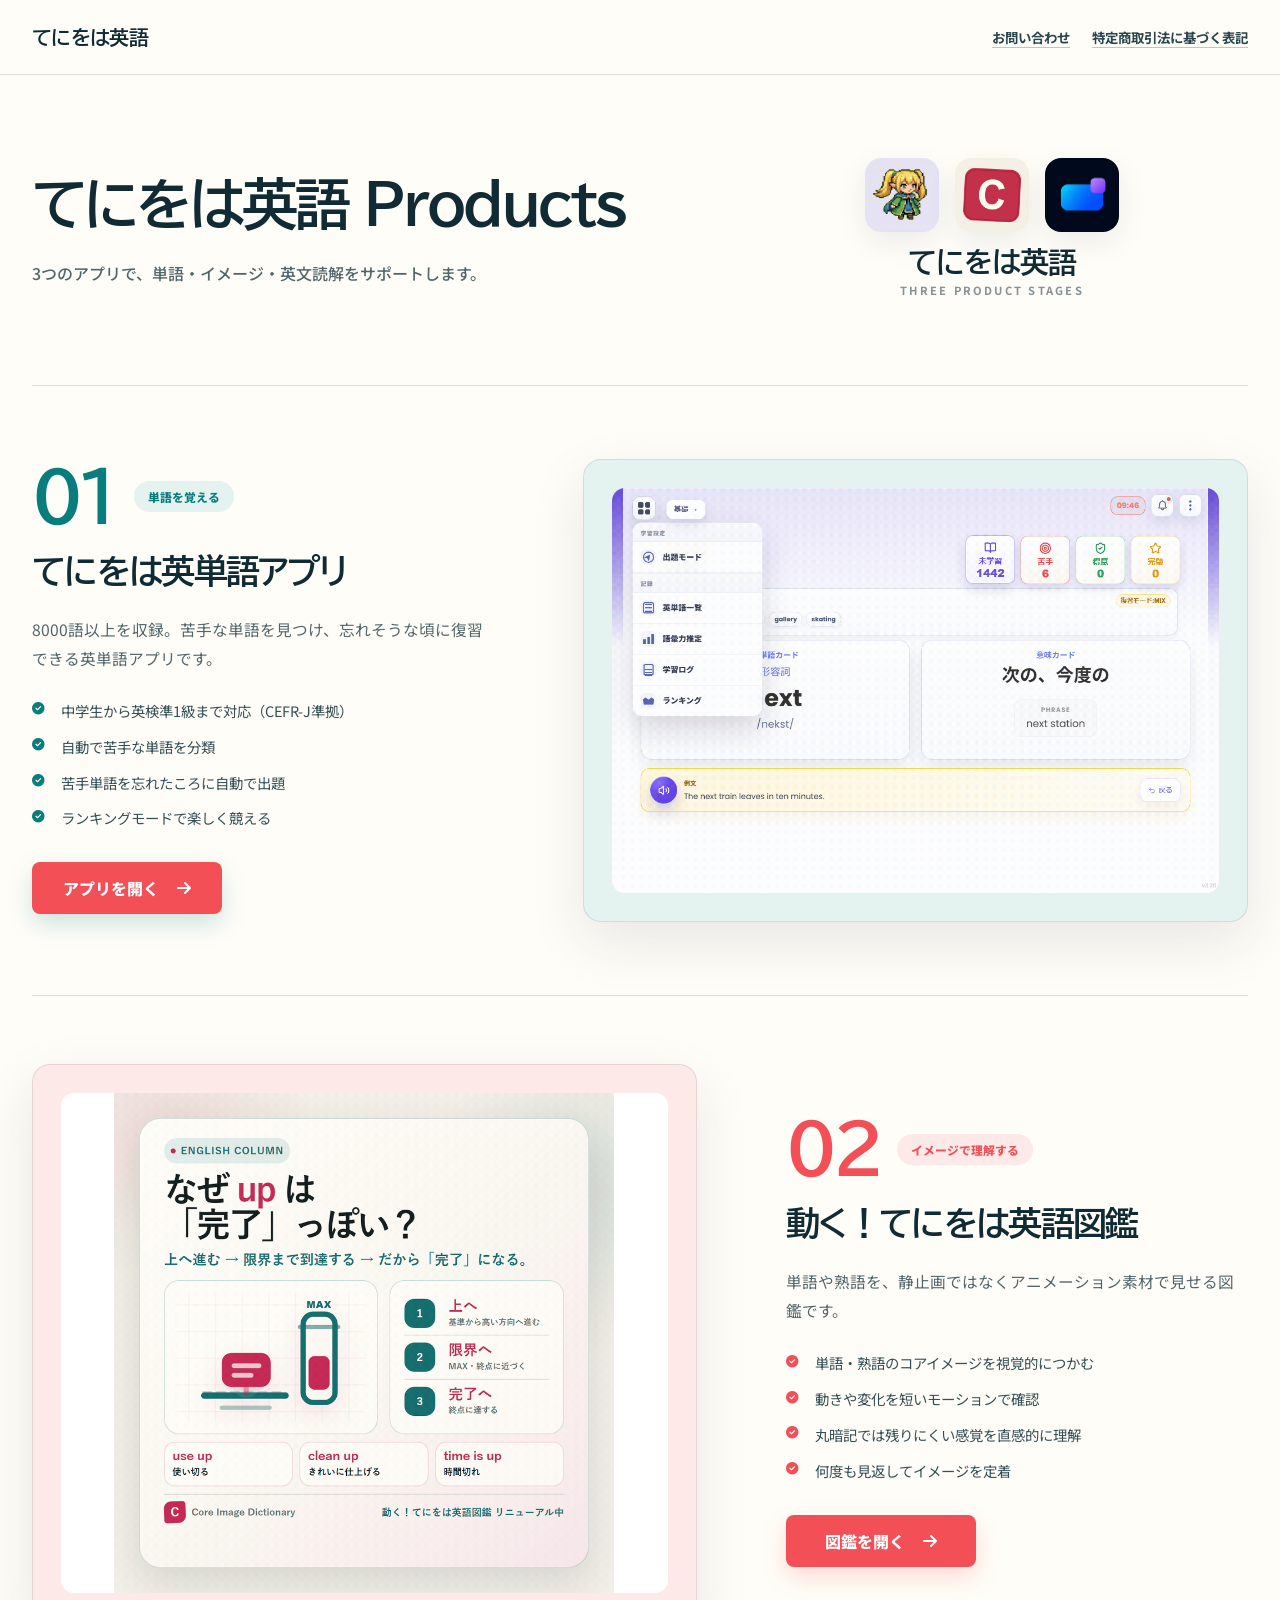
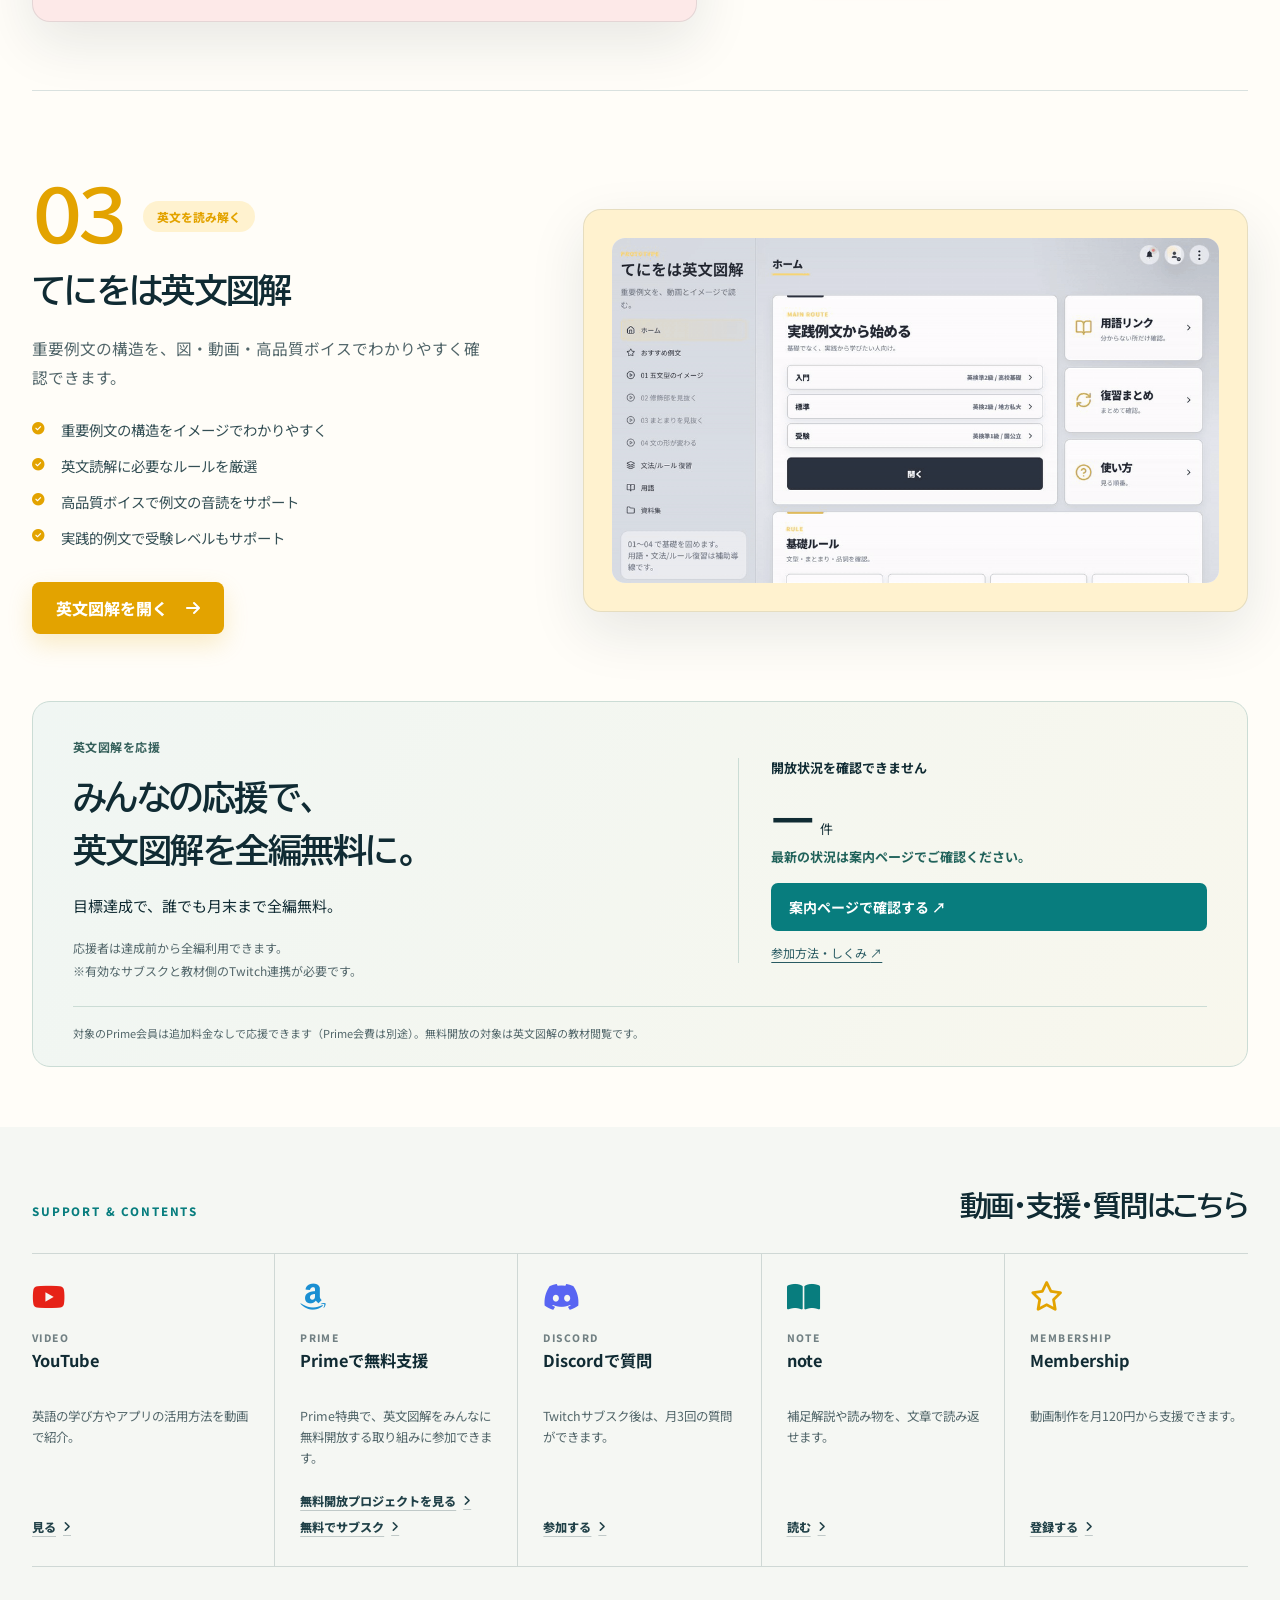
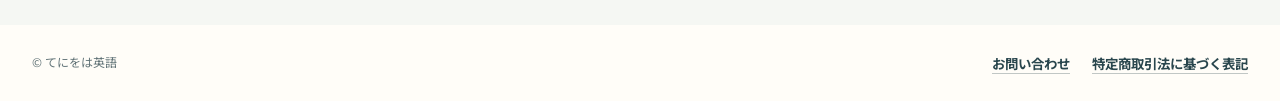
==== commit f18fc663: "Add community unlock campaign to products hub" ====
--- a/index.html
+++ b/index.html
@@ -21,6 +21,8 @@
       href="https://cdnjs.cloudflare.com/ajax/libs/font-awesome/6.7.2/css/all.min.css"
     >
     <link rel="stylesheet" href="./styles.css">
+    <link rel="stylesheet" href="./community-unlock.css">
+    <script src="./community-unlock.js" defer></script>
     <script>
       if (window.location.hostname === "tomtommark2.github.io") {
         const analyticsScript = document.createElement("script");
@@ -234,6 +236,27 @@
           </article>
         </section>
 
+        <div class="page-width">
+<section class="community" id="community-unlock" aria-labelledby="community-title">
+      <div class="community-copy">
+        <p class="community-kicker">英文図解を応援</p>
+        <h2 id="community-title">みんなの応援で、<br>英文図解を全編無料に。</h2>
+        <p class="community-description">目標達成で、誰でも月末まで全編無料。</p>
+        <p class="community-personal">応援者は達成前から全編利用できます。<br>※有効なサブスクと教材側のTwitch連携が必要です。</p>
+      </div>
+      <div class="community-progress">
+        <div class="progress-heading"><span id="community-status">開放状況を確認中</span></div>
+        <div class="community-count"><strong id="community-count">—</strong><span>件 <span class="count-goal" id="community-goal"></span></span></div>
+        <progress id="community-meter" hidden value="0" max="100" aria-label="今月の有効サブスク件数"></progress>
+        <p class="community-remaining" id="community-remaining" aria-live="polite">最新の状況は案内ページでも確認できます。</p>
+        <p class="community-updated" id="community-updated">件数は定期集計で更新されます。</p>
+        <a class="community-primary" id="community-primary" data-track="open_community_support" href="https://grammar-zukan.web.app/support" target="_blank" rel="noopener noreferrer">Primeで応援する <span aria-hidden="true">↗</span></a>
+        <a class="community-secondary" data-track="open_community_guide" href="https://grammar-zukan.web.app/support" target="_blank" rel="noopener noreferrer">参加方法・しくみ <span aria-hidden="true">↗</span></a>
+      </div>
+      <p class="community-note">対象のPrime会員は追加料金なしで応援できます（Prime会費は別途）。無料開放の対象は英文図解の教材閲覧です。</p>
+    </section>
+        </div>
+
         <section class="support" id="support" aria-labelledby="support-title">
           <div class="page-width">
             <div class="support-heading">
@@ -264,15 +287,13 @@
                 <i class="fa-brands fa-amazon" aria-hidden="true"></i>
                 <span class="support-eyebrow">PRIME</span>
                 <h3>Primeで無料支援</h3>
-                <p>PrimeとTwitchを連携すると、無料サブスクで支援できます。</p>
-                <div class="support-links">
-                  <a
-                    href="https://help.twitch.tv/s/article/link-amazon-twitch-accounts?language=ja"
-                    target="_blank"
-                    rel="noreferrer"
-                    data-track="open_twitch_prime_help"
-                  >
-                    連携する
+                <p>Prime特典で、英文図解をみんなに無料開放する取り組みに参加できます。</p>
+                <div class="support-links">
+                  <a
+                    href="#community-unlock"
+                    data-track="open_community_project"
+                  >
+                    無料開放プロジェクトを見る
                     <i class="fa-solid fa-angle-right" aria-hidden="true"></i>
                   </a>
                   <a
--- a/community-unlock.css
+++ b/community-unlock.css
@@ -0,0 +1,36 @@
+.community { margin:0 0 60px; padding:36px 40px 22px; display:grid; grid-template-columns:minmax(0,1.3fr) minmax(0,1fr); gap:24px 56px; background:linear-gradient(120deg,#f0f6f3,#f8f7ed); border:1px solid #cbdcd5; border-radius:18px; scroll-margin-top:20px; }
+.community-kicker { margin:0 0 16px; color:#35605b; font-size:12px; font-weight:700; letter-spacing:.035em; }
+.community h2 { margin:0; font-family:"BIZ UDPGothic",sans-serif; font-size:clamp(23px,2.7vw,34px); line-height:1.55; letter-spacing:-.045em; }
+.community-description { margin:16px 0; font-size:15px; line-height:1.9; }
+.community-personal { margin:0; font-size:12px; line-height:1.9; color:#52666a; }
+.community-progress { padding-left:32px; border-left:1px solid #cbdcd5; align-self:center; min-width:0; }
+.progress-heading { display:flex; align-items:center; justify-content:space-between; gap:8px; font-size:13px; font-weight:700; }
+.community-count { display:flex; align-items:baseline; gap:8px; margin:12px 0 8px; }
+.community-count strong { font-size:48px; line-height:1; font-weight:700; letter-spacing:-.06em; font-variant-numeric:tabular-nums; }
+.community-count > span { font-size:13px; }
+.count-goal { color:#52666a; margin-left:8px; }
+.community progress { display:block; appearance:none; border:0; width:100%; height:8px; border-radius:9px; overflow:hidden; background:#dce6e0; accent-color:#087d7e; }
+.community progress::-webkit-progress-bar { background:#dce6e0; }
+.community progress::-webkit-progress-value { background:#087d7e; border-radius:9px; }
+.community progress::-moz-progress-bar { background:#087d7e; }
+.community progress[hidden] { display:none; }
+.community-remaining { margin:9px 0 4px; color:#21635b; font-size:13px; font-weight:700; }
+.community-updated { margin:0 0 17px; color:#52666a; font-size:10px; line-height:1.7; }
+.community-primary { display:flex; justify-content:space-between; align-items:center; gap:12px; padding:14px 18px; background:#087d7e; color:white; border-radius:7px; font-size:14px; font-weight:700; }
+.community-primary:hover { background:#066263; }
+.community-secondary { display:block; margin-top:12px; font-size:12px; text-decoration:underline; text-underline-offset:4px; color:#285a62; line-height:1.7; }
+.community-note { grid-column:1/-1; margin:0; padding-top:16px; border-top:1px solid #cbdcd5; color:#52666a; font-size:11px; line-height:1.9; }
+.community a:focus-visible { outline:3px solid #a46200; outline-offset:4px; }
+.product-stage--sentence { border-bottom:0; padding-bottom:40px; }
+@media(max-width:700px) {
+  .community { grid-template-columns:1fr; gap:22px; padding:24px 20px 18px; margin-bottom:32px; border-radius:13px; }
+  .community-kicker { font-size:10px; line-height:1.8; margin-bottom:12px; }
+  .community h2 { font-size:clamp(21px,5.7vw,30px); }
+  .community-description { font-size:13px; margin:12px 0; }
+  .desktop-break { display:none; }
+  .community-personal { font-size:11px; }
+  .community-progress { padding:20px 0 0; border-left:0; border-top:1px solid #cbdcd5; }
+  .community-count strong { font-size:42px; }
+  .community-note { padding-top:14px; font-size:10px; }
+  .product-stage--sentence { padding-bottom:24px; }
+}
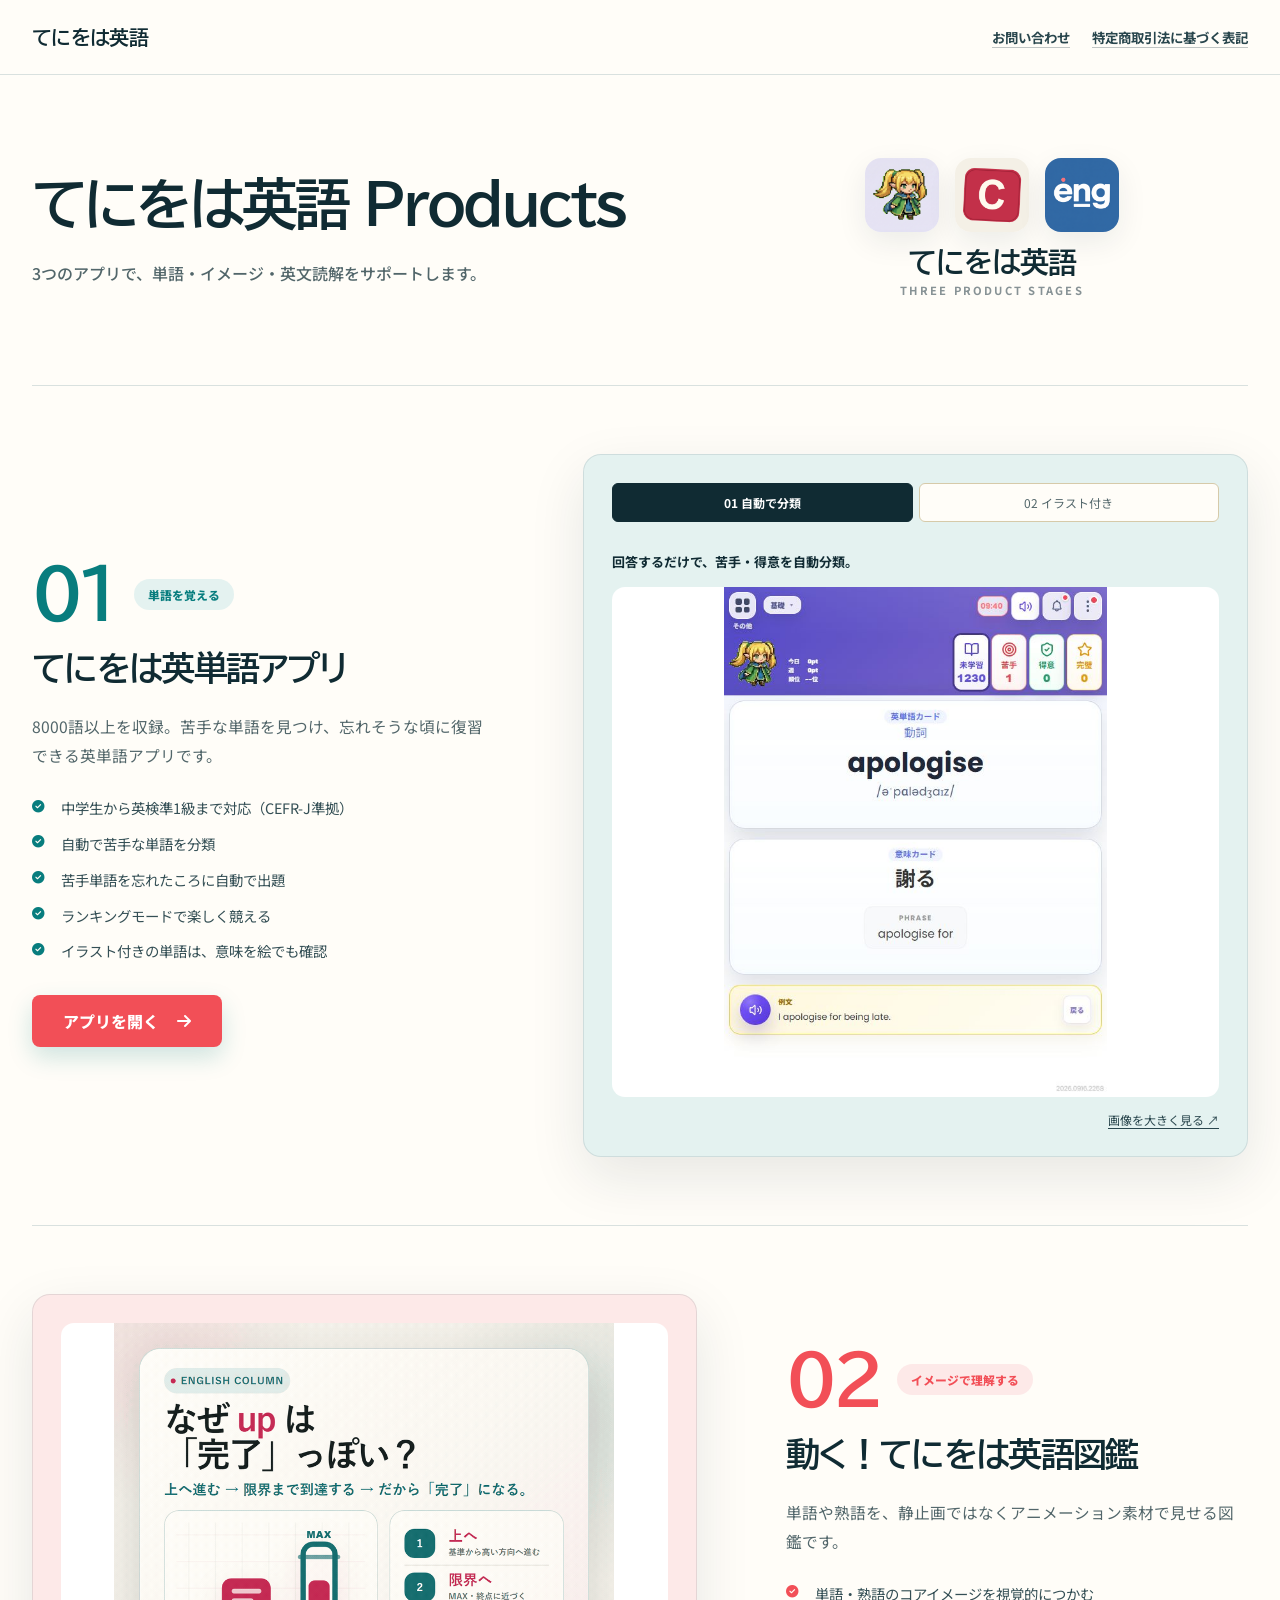
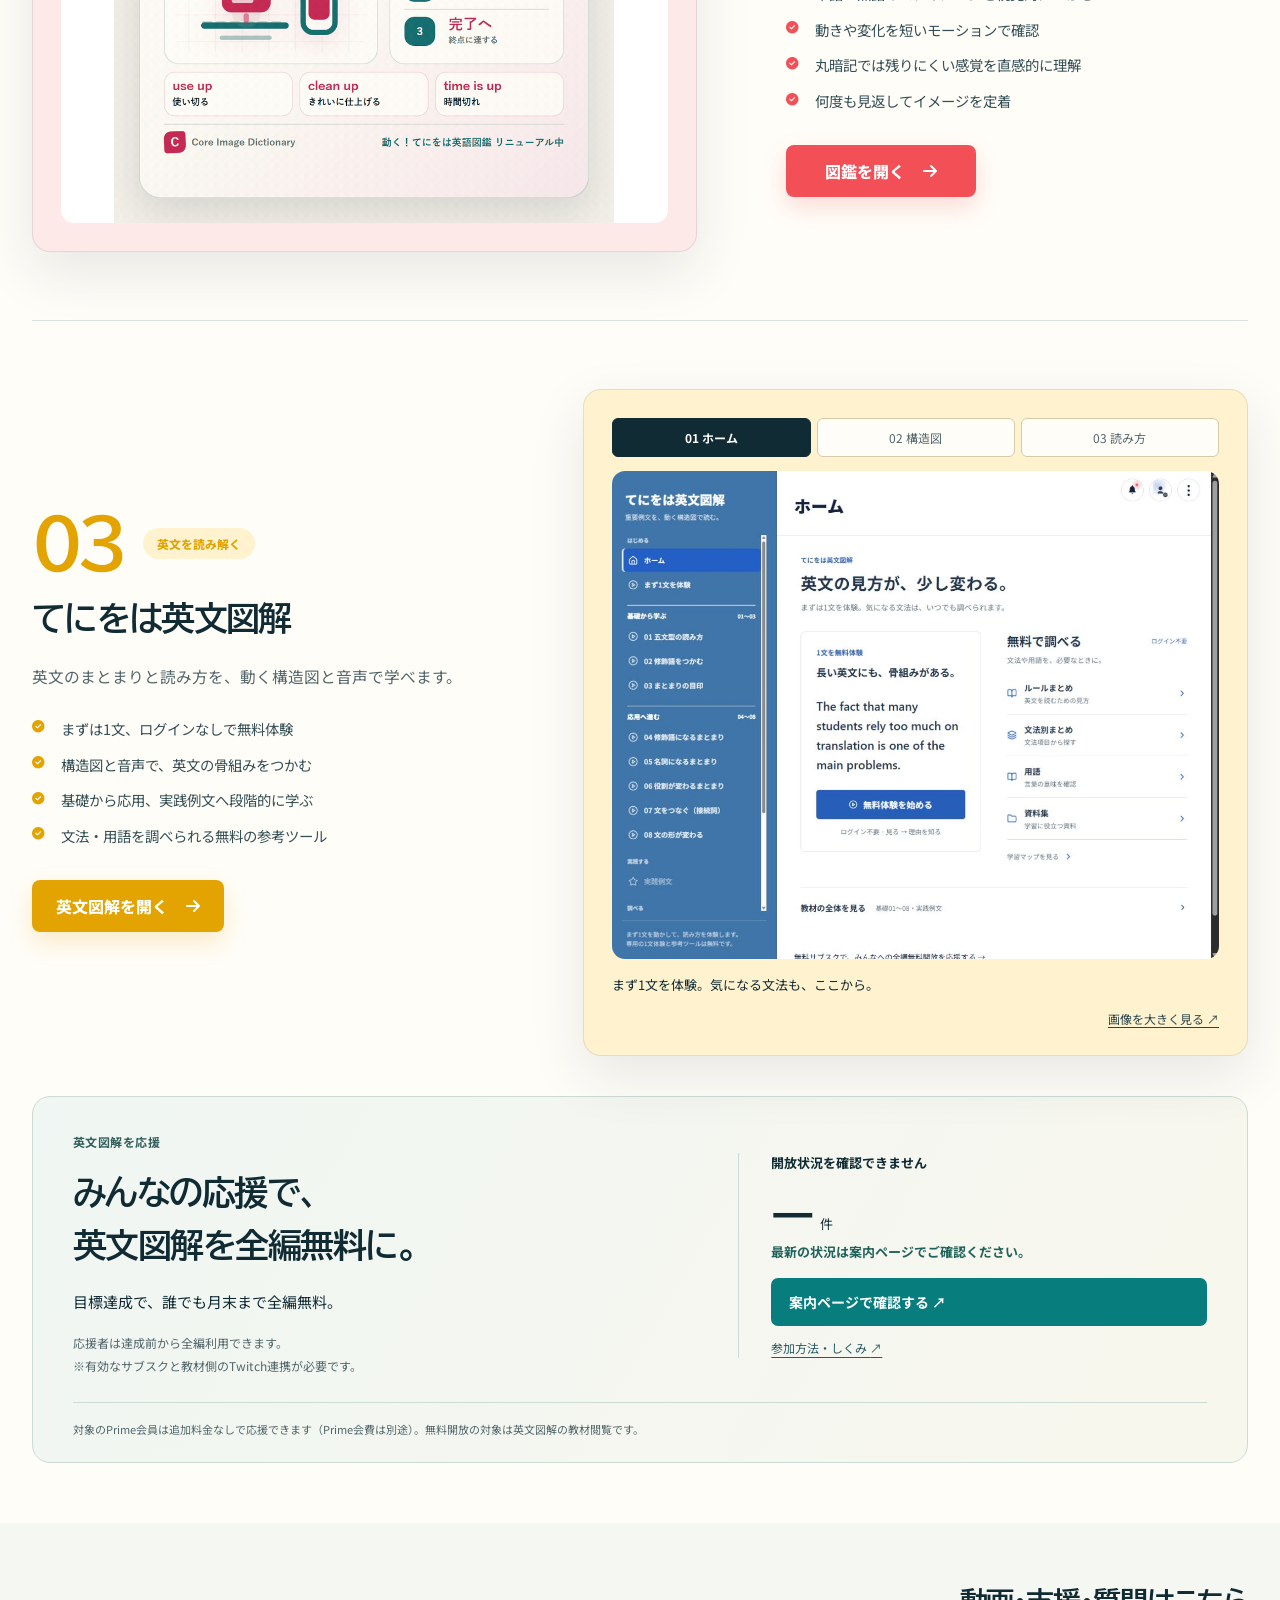
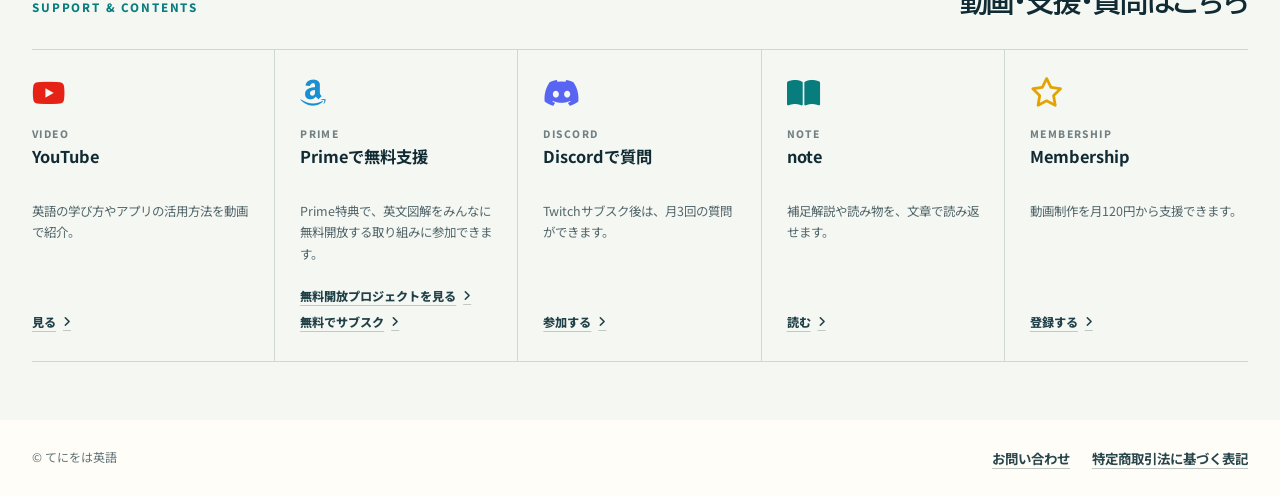
==== commit 94f02d50: "Refresh product screenshots with interactive galleries" ====
--- a/index.html
+++ b/index.html
@@ -20,9 +20,10 @@
       rel="stylesheet"
       href="https://cdnjs.cloudflare.com/ajax/libs/font-awesome/6.7.2/css/all.min.css"
     >
-    <link rel="stylesheet" href="./styles.css">
+    <link rel="stylesheet" href="./styles.css?v=20260919-gallery3">
     <link rel="stylesheet" href="./community-unlock.css">
     <script src="./community-unlock.js" defer></script>
+    <script src="./product-gallery.js?v=3" defer></script>
     <script>
       if (window.location.hostname === "tomtommark2.github.io") {
         const analyticsScript = document.createElement("script");
@@ -62,7 +63,7 @@
             <div class="hero-icons">
               <img src="./assets/tenioha-game-icon.jpg" alt="" aria-hidden="true">
               <img src="./assets/moving-zukan-icon.png" alt="" aria-hidden="true">
-              <img src="./assets/grammar-zukan-icon.png" alt="" aria-hidden="true">
+              <img src="./assets/grammar-zukan-icon-20260906.png" alt="" aria-hidden="true">
             </div>
             <strong>てにをは英語</strong>
             <span>THREE PRODUCT STAGES</span>
@@ -102,6 +103,10 @@
                 <li>
                   <i class="fa-solid fa-circle-check" aria-hidden="true"></i>
                   <span>ランキングモードで楽しく競える</span>
+                </li>
+                <li>
+                  <i class="fa-solid fa-circle-check" aria-hidden="true"></i>
+                  <span>イラスト付きの単語は、意味を絵でも確認</span>
                 </li>
               </ul>
 
@@ -117,11 +122,16 @@
               </a>
             </div>
 
-            <div class="product-media">
-              <img
-                src="./assets/pr/vocabulary-app/app-intro-review-queue.gif"
-                alt="てにをは英単語アプリの復習キューと英単語カード"
-              >
+            <div class="product-media product-gallery product-gallery--vocab" data-gallery="vocab" aria-label="英単語アプリの画面紹介">
+              <div class="gallery-controls" role="group" aria-label="単語アプリの紹介画面を選択" hidden>
+                <button type="button" data-slide="0" aria-pressed="true" aria-controls="vocab-screen">01 自動で分類</button>
+                <button type="button" data-slide="1" aria-pressed="false" aria-controls="vocab-screen">02 イラスト付き</button>
+              </div>
+              <figure>
+                <img id="vocab-screen" src="./assets/pr/vocabulary-app/answer-classification-20260919.png" width="600" height="800" alt="apologiseと意味を表示した回答後の画面。苦手の分類に1語が反映されています。" loading="lazy">
+                <figcaption aria-live="polite">回答するだけで、苦手・得意を自動分類。</figcaption>
+              </figure>
+              <a class="gallery-expand" href="./assets/pr/vocabulary-app/answer-classification-20260919.png" target="_blank" rel="noopener noreferrer">画像を大きく見る ↗</a>
             </div>
           </article>
 
@@ -188,30 +198,30 @@
               </div>
 
               <div class="product-heading">
-                <img src="./assets/grammar-zukan-icon.png" alt="" aria-hidden="true">
+                <img src="./assets/grammar-zukan-icon-20260906.png" alt="" aria-hidden="true">
                 <h2>てにをは英文図解</h2>
               </div>
 
               <p class="product-summary">
-                重要例文の構造を、図・動画・高品質ボイスでわかりやすく確認できます。
+                英文のまとまりと読み方を、動く構造図と音声で学べます。
               </p>
 
               <ul class="feature-list">
                 <li>
                   <i class="fa-solid fa-circle-check" aria-hidden="true"></i>
-                  <span>重要例文の構造をイメージでわかりやすく</span>
-                </li>
-                <li>
-                  <i class="fa-solid fa-circle-check" aria-hidden="true"></i>
-                  <span>英文読解に必要なルールを厳選</span>
-                </li>
-                <li>
-                  <i class="fa-solid fa-circle-check" aria-hidden="true"></i>
-                  <span>高品質ボイスで例文の音読をサポート</span>
-                </li>
-                <li>
-                  <i class="fa-solid fa-circle-check" aria-hidden="true"></i>
-                  <span>実践的例文で受験レベルもサポート</span>
+                  <span>まずは1文、ログインなしで無料体験</span>
+                </li>
+                <li>
+                  <i class="fa-solid fa-circle-check" aria-hidden="true"></i>
+                  <span>構造図と音声で、英文の骨組みをつかむ</span>
+                </li>
+                <li>
+                  <i class="fa-solid fa-circle-check" aria-hidden="true"></i>
+                  <span>基礎から応用、実践例文へ段階的に学ぶ</span>
+                </li>
+                <li>
+                  <i class="fa-solid fa-circle-check" aria-hidden="true"></i>
+                  <span>文法・用語を調べられる無料の参考ツール</span>
                 </li>
               </ul>
 
@@ -227,11 +237,17 @@
               </a>
             </div>
 
-            <div class="product-media">
-              <img
-                src="./assets/pr/sentence-diagram/grammar-zukan-intro-no-notice-10s.gif"
-                alt="てにをは英文図解のホーム画面と学習導線"
-              >
+            <div class="product-media product-gallery" aria-label="英文図解の画面紹介">
+              <div class="gallery-controls" role="group" aria-label="紹介する画面を選択" hidden>
+                <button type="button" data-slide="0" aria-pressed="true" aria-controls="grammar-screen">01 ホーム</button>
+                <button type="button" data-slide="1" aria-pressed="false" aria-controls="grammar-screen">02 構造図</button>
+                <button type="button" data-slide="2" aria-pressed="false" aria-controls="grammar-screen">03 読み方</button>
+              </div>
+              <figure>
+                <img id="grammar-screen" src="./assets/pr/sentence-diagram/home-20260919.png" width="1120" height="900" alt="英文図解のホーム。1文の無料体験と、文法や用語を調べる参考ツール。" loading="lazy">
+                <figcaption id="grammar-caption" aria-live="polite">まず1文を体験。気になる文法も、ここから。</figcaption>
+              </figure>
+              <a class="gallery-expand" href="./assets/pr/sentence-diagram/home-20260919.png" target="_blank" rel="noopener noreferrer">画像を大きく見る ↗</a>
             </div>
           </article>
         </section>
--- a/styles.css
+++ b/styles.css
@@ -164,6 +164,20 @@
   letter-spacing: 0.2em;
 }
 
+.product-gallery { gap: 14px; }
+.product-gallery figure { margin: 0; min-width: 0; width: 100%; }
+.product-media.product-gallery img { width: 100%; height: auto; max-height: none; aspect-ratio: 1120 / 900; }
+.product-media.product-gallery--vocab img { aspect-ratio: 3 / 4; max-height: 510px; object-fit: contain; }
+.product-gallery--vocab figure { display: flex; flex-direction: column; }
+.product-gallery--vocab figcaption { order: -1; margin: 0 0 14px; font-size: clamp(15px, 1.6vw, 20px); font-weight: 700; line-height: 1.7; }
+.product-gallery figcaption { margin-top: 14px; font-size: 13px; line-height: 1.8; color: var(--ink); }
+.gallery-controls { display: flex; gap: 6px; width: 100%; }
+.gallery-controls[hidden] { display: none; }
+.gallery-controls button { flex: 1; min-width: 0; padding: 10px 4px; border: 1px solid #d6caa9; border-radius: 6px; background: #fffdf8; color: #52666a; font: inherit; font-size: 12px; cursor: pointer; }
+.gallery-controls button[aria-pressed="true"] { background: #102b33; border-color: #102b33; color: white; font-weight: 700; }
+.gallery-controls button:focus-visible, .gallery-expand:focus-visible { outline: 3px solid #087d7e; outline-offset: 3px; }
+.gallery-expand { justify-self: end; color: #29464d; font-size: 12px; text-decoration: underline; text-underline-offset: 3px; }
+
 .products {
   border-top: 1px solid var(--line);
 }
